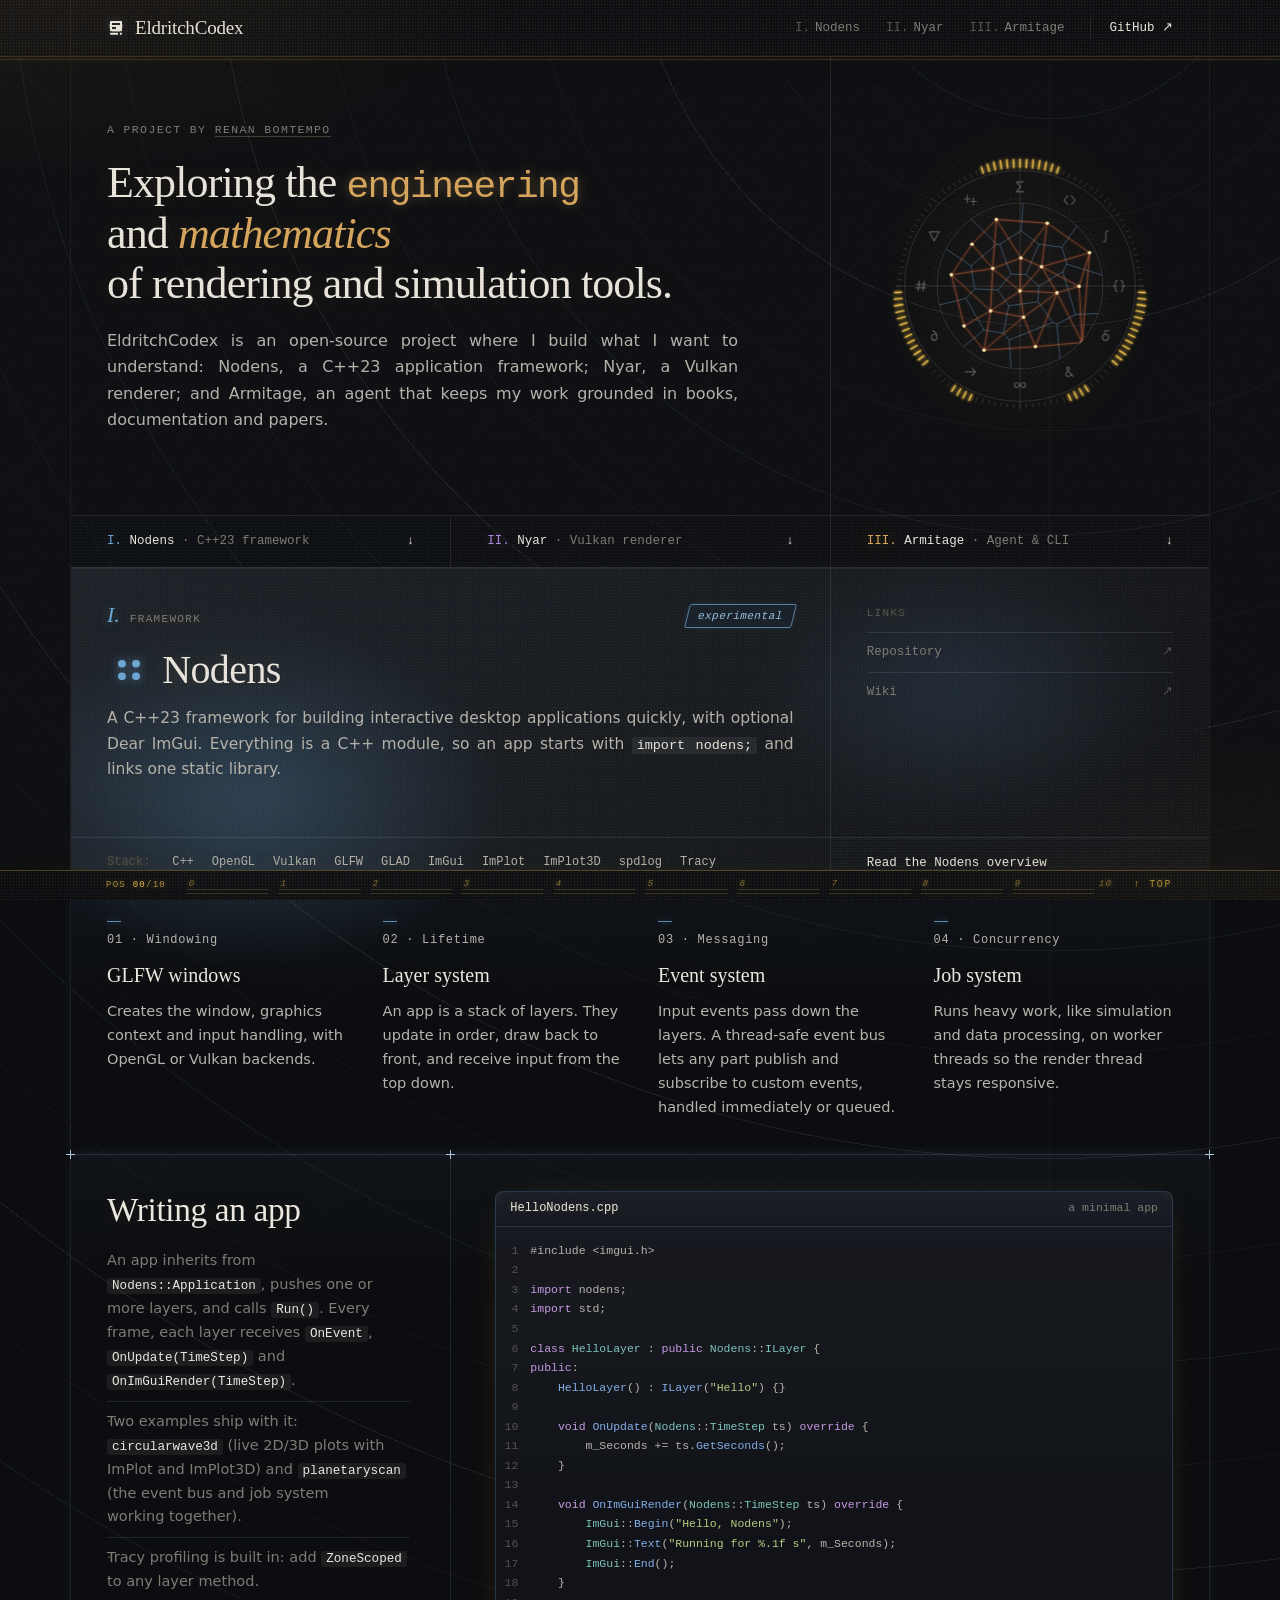
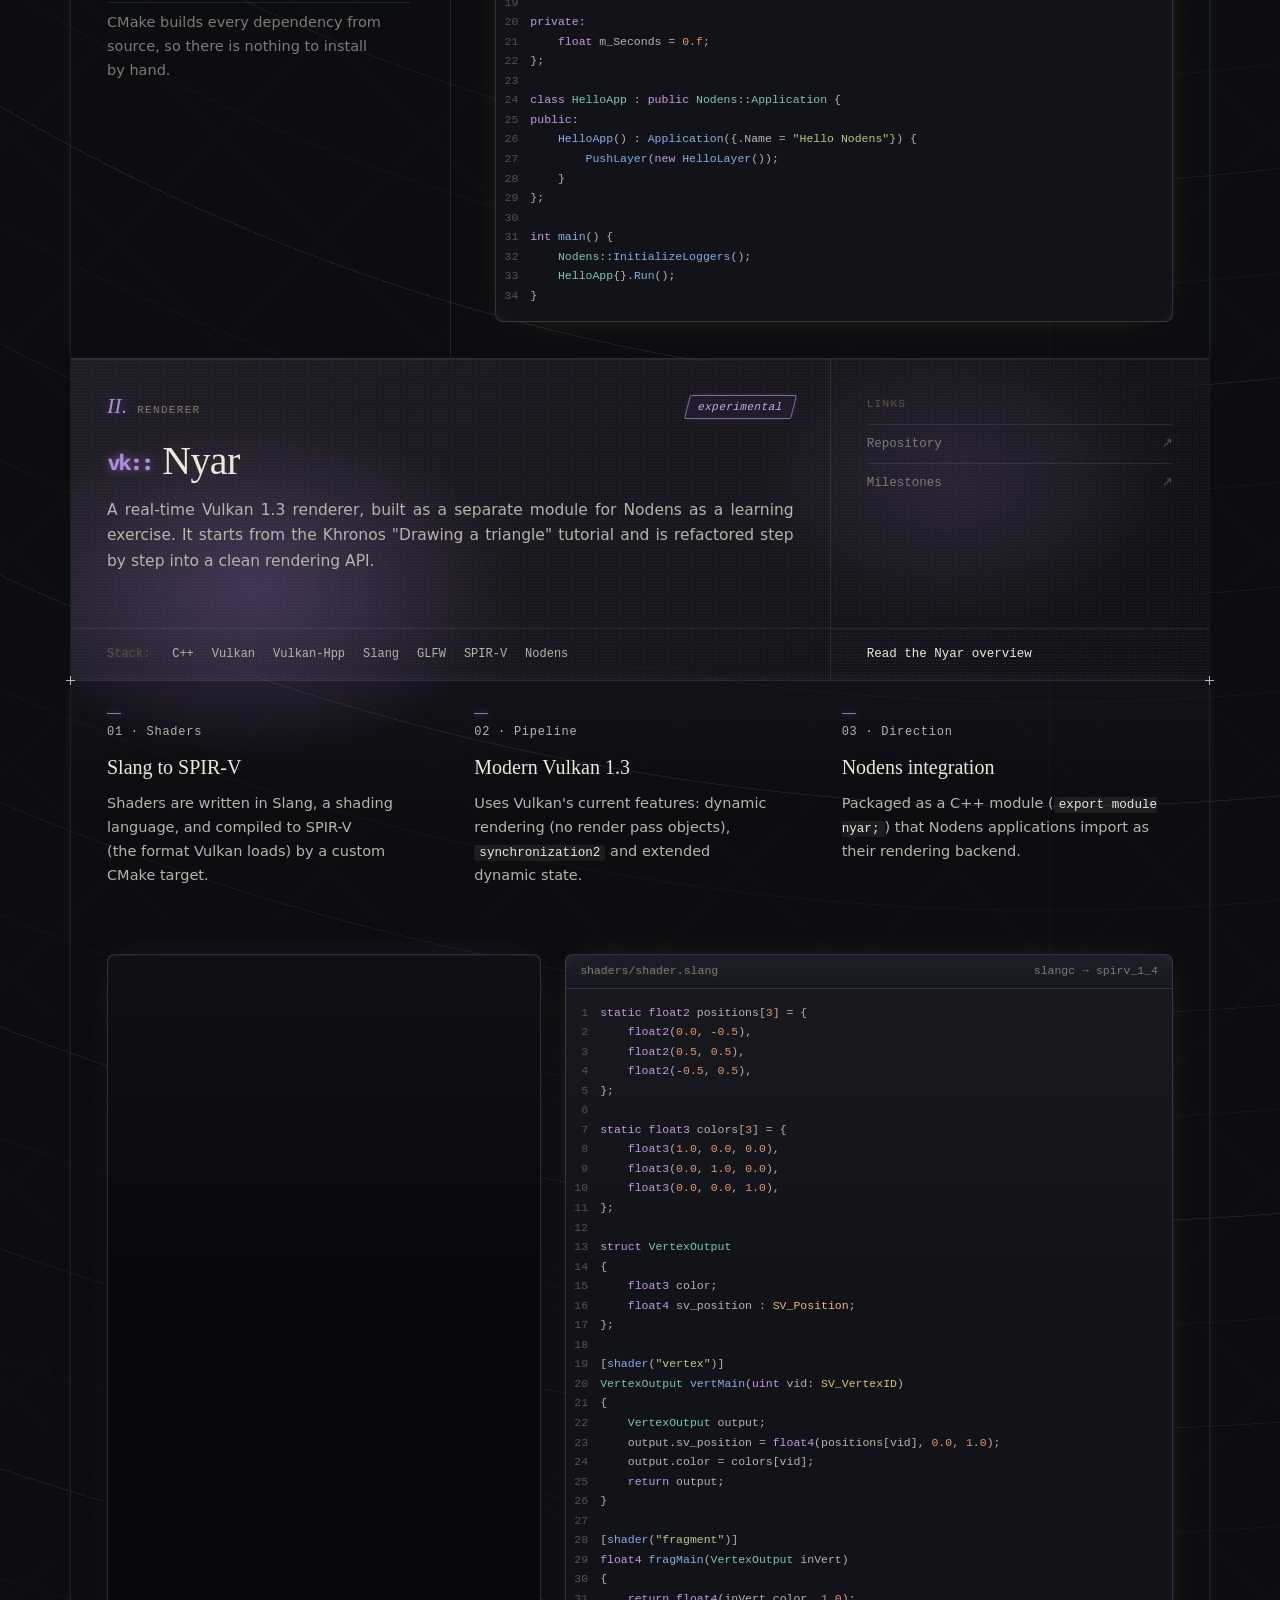
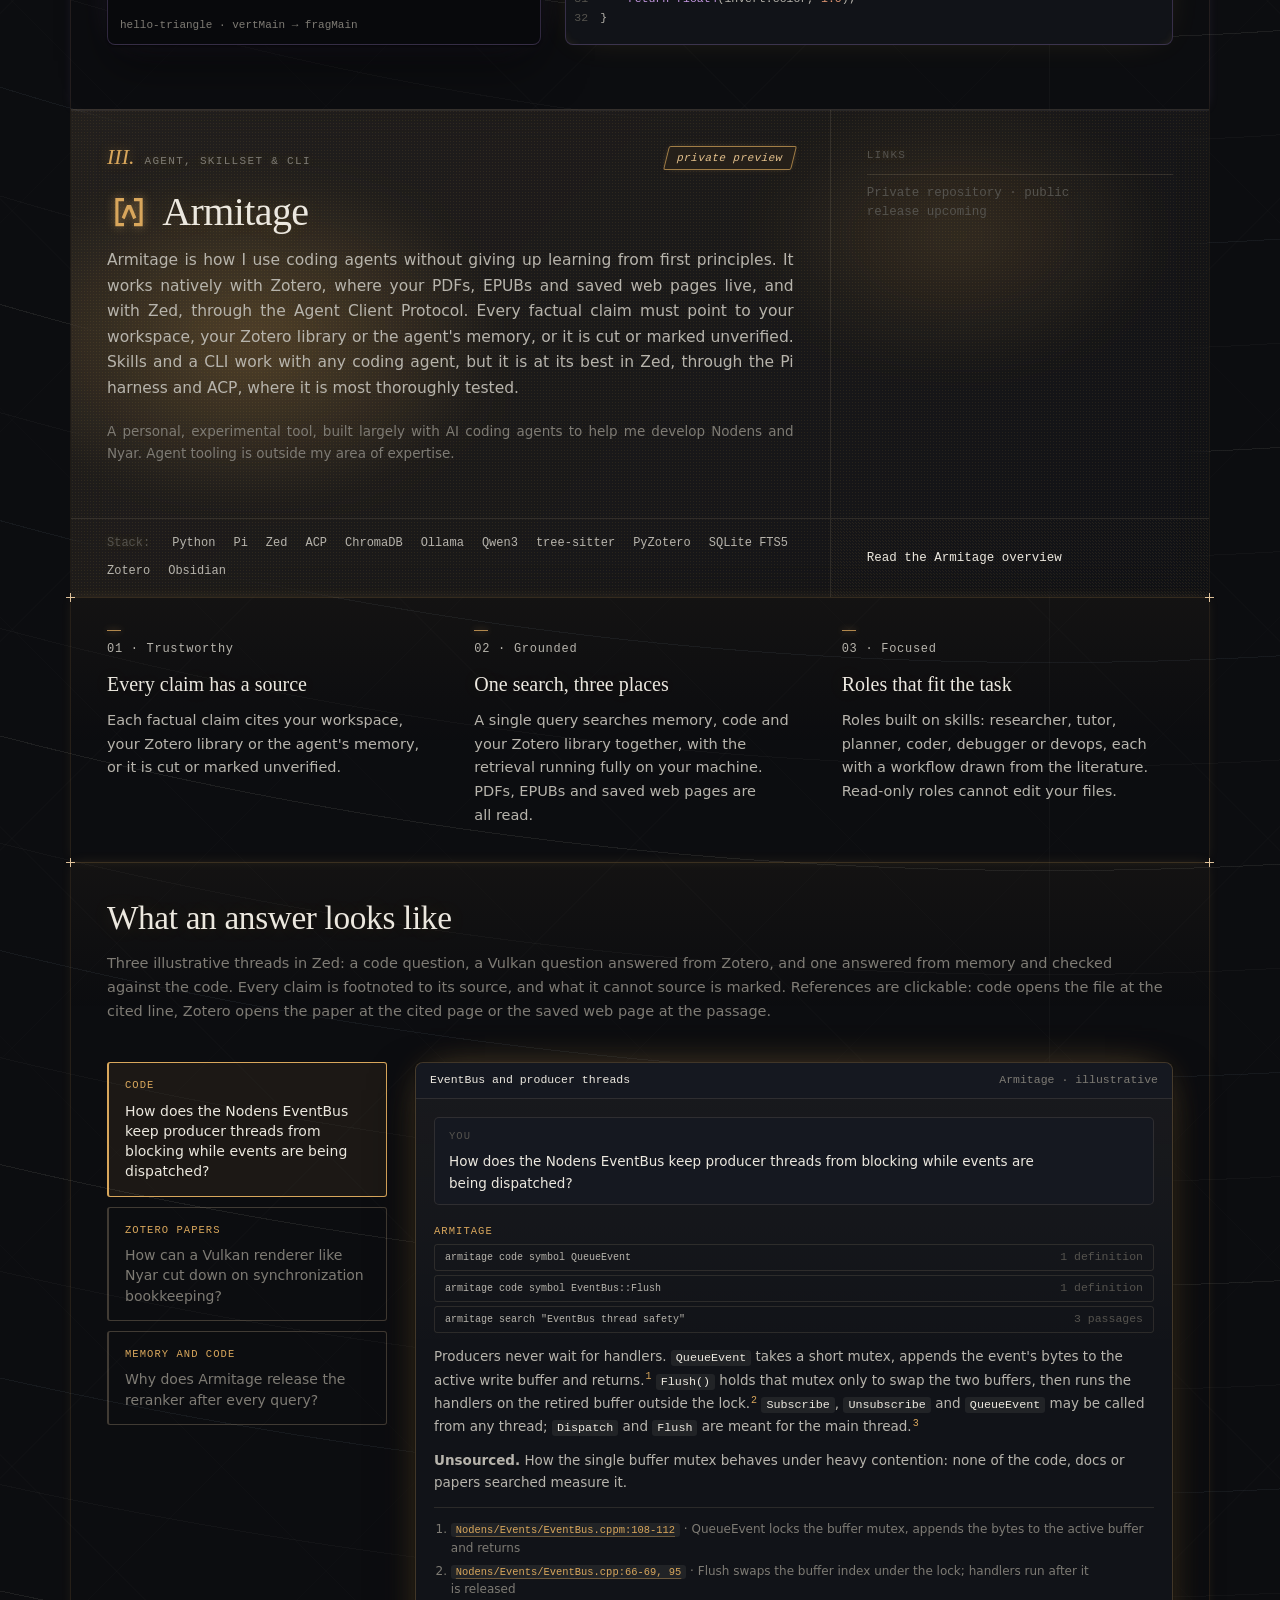
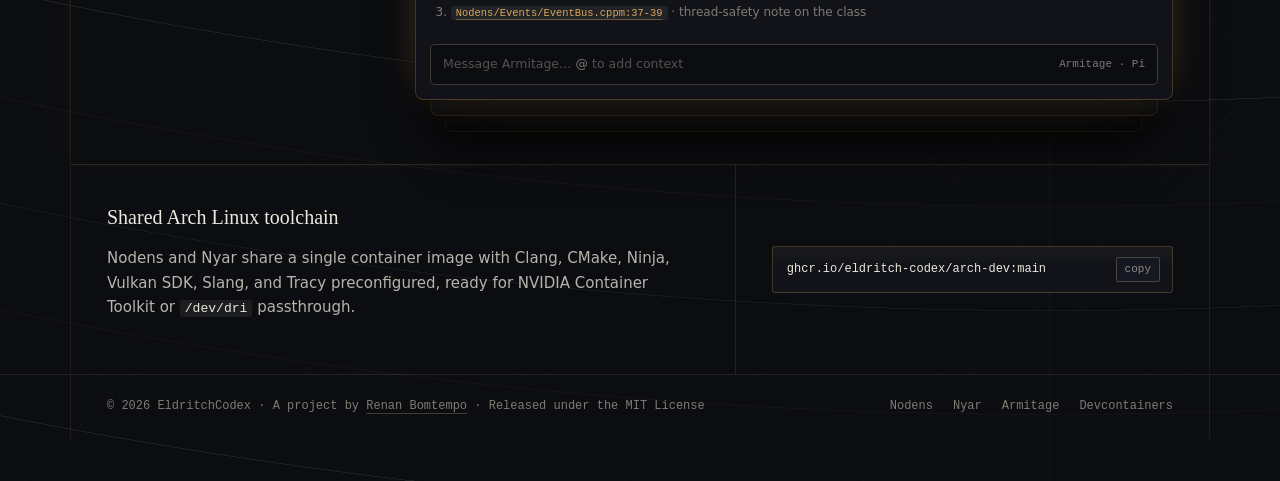
==== index.html @ 9709f11b "feat(site): VFD styling, astrolabe, new Pi TUI mock, performance and a11y pass - Armitage page: redr" ====
<!DOCTYPE html>
<html lang="en">

<head>
    <meta charset="UTF-8" />
    <meta name="viewport" content="width=device-width, initial-scale=1.0" />

    <!-- Security: restrict what the page can load; GitHub Pages cannot set response headers. -->
    <meta http-equiv="Content-Security-Policy"
        content="default-src 'self'; script-src 'self' https://www.googletagmanager.com; style-src 'self' https://fonts.googleapis.com; font-src https://fonts.gstatic.com; img-src 'self' data: https://*.doubleclick.net https://www.google.com.br https://www.googletagmanager.com https://*.google-analytics.com https://*.analytics.google.com https://analytics.google.com https://www.google.com; connect-src 'self' https://*.doubleclick.net https://www.google.com.br https://*.google-analytics.com https://*.analytics.google.com https://analytics.google.com https://*.googletagmanager.com https://www.google.com; frame-src https://www.googletagmanager.com; object-src 'none'; base-uri 'self'; form-action 'none'">
    <meta name="referrer" content="strict-origin-when-cross-origin">

    <script src="js/gtm.js?v=29" defer></script>

    <link rel="preconnect" href="https://fonts.googleapis.com">
    <link rel="preconnect" href="https://fonts.gstatic.com" crossorigin>
    <link href="https://fonts.googleapis.com/css2?family=Fraunces:ital,opsz,wght@0,9..144,300..600;1,9..144,300..600&family=IBM+Plex+Mono:wght@400;500&family=IBM+Plex+Sans:wght@400;500&display=swap"
        rel="stylesheet" media="print" id="google-fonts">
    <noscript><link href="https://fonts.googleapis.com/css2?family=Fraunces:ital,opsz,wght@0,9..144,300..600;1,9..144,300..600&family=IBM+Plex+Mono:wght@400;500&family=IBM+Plex+Sans:wght@400;500&display=swap" rel="stylesheet"></noscript>
    <link rel="stylesheet" href="css/style.css?v=29">
    <link rel="stylesheet" href="css/vfd.css?v=29">
    <link rel="icon" href="assets/favicon.svg" type="image/svg+xml">

    <title>EldritchCodex</title>
    <meta name="author" content="Renan Bomtempo">
    <meta name="description"
        content="Open-source projects by Renan Bomtempo: Nodens, a C++23 application framework; Nyar, a Vulkan renderer; and Armitage, a source-grounded agent.">
    <link rel="canonical" href="https://eldritchcodex.com/">
    <meta name="robots" content="index, follow, max-image-preview:large">
    <meta property="og:title" content="EldritchCodex" />
    <meta property="og:description"
        content="Open-source projects by Renan Bomtempo: Nodens, a C++23 application framework; Nyar, a Vulkan renderer; and Armitage, a source-grounded agent." />
    <meta property="og:url" content="https://eldritchcodex.com/" />
    <meta property="og:type" content="website" />
    <meta property="og:site_name" content="EldritchCodex" />
    <meta property="og:locale" content="en" />
    <meta property="og:image" content="https://eldritchcodex.com/assets/og-card.png" />
    <meta property="og:image:type" content="image/png" />
    <meta property="og:image:width" content="1200" />
    <meta property="og:image:height" content="630" />
    <meta property="og:image:alt"
        content="EldritchCodex: exploring the engineering and mathematics of rendering and simulation tools." />
    <meta name="twitter:card" content="summary_large_image" />
    <meta name="twitter:title" content="EldritchCodex" />
    <meta name="twitter:description"
        content="Open-source projects by Renan Bomtempo: Nodens, a C++23 application framework; Nyar, a Vulkan renderer; and Armitage, a source-grounded agent." />
    <meta name="twitter:image" content="https://eldritchcodex.com/assets/og-card.png" />
    <meta name="twitter:image:alt"
        content="EldritchCodex: exploring the engineering and mathematics of rendering and simulation tools." />
    <meta name="theme-color" content="#0c0d10">
    <script type="application/ld+json">
    {
      "@context": "https://schema.org",
      "@graph": [
        {
          "@type": "WebSite",
          "@id": "https://eldritchcodex.com/#website",
          "url": "https://eldritchcodex.com/",
          "name": "EldritchCodex",
          "description": "Open-source projects by Renan Bomtempo: Nodens, a C++23 application framework; Nyar, a Vulkan renderer; and Armitage, a source-grounded agent.",
          "inLanguage": "en",
          "author": { "@id": "https://eldritchcodex.com/#person" },
          "hasPart": [
            { "@id": "https://eldritchcodex.com/nodens/" },
            { "@id": "https://eldritchcodex.com/nyar/" },
            { "@id": "https://eldritchcodex.com/armitage/" }
          ]
        },
        {
          "@type": "Person",
          "@id": "https://eldritchcodex.com/#person",
          "name": "Renan Bomtempo",
          "url": "https://renanbomtempo.me/"
        },
        {
          "@type": "SoftwareSourceCode",
          "@id": "https://eldritchcodex.com/nodens/",
          "name": "Nodens",
          "description": "Module-first C++23 desktop application framework with layers, an event bus, a job system and ImGui.",
          "programmingLanguage": "C++",
          "url": "https://eldritchcodex.com/nodens/",
          "author": { "@id": "https://eldritchcodex.com/#person" },
          "isPartOf": { "@id": "https://eldritchcodex.com/#website" }
        },
        {
          "@type": "SoftwareSourceCode",
          "@id": "https://eldritchcodex.com/nyar/",
          "name": "Nyar",
          "description": "Real-time Vulkan renderer designed as a separate module for Nodens, using Slang shaders.",
          "programmingLanguage": "C++",
          "url": "https://eldritchcodex.com/nyar/",
          "author": { "@id": "https://eldritchcodex.com/#person" },
          "isPartOf": { "@id": "https://eldritchcodex.com/#website" }
        },
        {
          "@type": "SoftwareSourceCode",
          "@id": "https://eldritchcodex.com/armitage/",
          "name": "Armitage",
          "description": "Source-grounded agent tooling: skills and CLI, best used inside Zed through the Agent Client Protocol and the custom Pi harness.",
          "programmingLanguage": "Python",
          "url": "https://eldritchcodex.com/armitage/",
          "author": { "@id": "https://eldritchcodex.com/#person" },
          "isPartOf": { "@id": "https://eldritchcodex.com/#website" }
        }
      ]
    }
    </script>

</head>

<body>

    <!-- Google Tag Manager (noscript) -->
    <noscript><iframe src="https://www.googletagmanager.com/ns.html?id=GTM-PJDK65KS" height="0" width="0"
            style="display:none;visibility:hidden"></iframe></noscript>
    <!-- End Google Tag Manager (noscript) -->

    <header class="site-header">
        <div class="header-inner">
            <a class="wordmark" href="./">
                <svg viewBox="190 145 640 720" fill="currentColor" aria-hidden="true">
                    <path fill-rule="evenodd"
                        d="M240 195 Q512 167 784 195 Q819 420 784 647 Q512 675 240 647 Q205 420 240 195 Z M324 281 Q512 270 700 281 L704 375 Q512 372 320 375 Z M320 469 Q416 472 512 469 L512 566 Q416 566 324 562 Z" />
                    <path d="M240 738h363v90H240zM693 738h90v90h-90z" />
                </svg>
                EldritchCodex
            </a>
            <nav class="nav" aria-label="Primary">
                <a href="nodens/"><span class="num">I.</span>Nodens</a>
                <a href="nyar/"><span class="num">II.</span>Nyar</a>
                <a href="armitage/"><span class="num">III.</span>Armitage</a>
                <a class="ext hide-sm" href="https://github.com/eldritch-codex" target="_blank" rel="noopener">GitHub
                    ↗</a>
            </nav>
        </div>
    </header>

    <main class="wrap" id="top">

        <section class="row row--first">
            <div class="cell col-8 hero-copy">
                <div class="kicker">A project by <a href="https://renanbomtempo.me" target="_blank" rel="noopener">Renan
                        Bomtempo</a></div>
                <h1><span class="sr-only">EldritchCodex: </span>Exploring the <span class="mono-word">engineering</span>
                    and <em>mathematics</em><br>of rendering and simulation tools.
                </h1>
                <p>
                    EldritchCodex is an open-source project where I build what I want to understand: Nodens, a
                    C++23 application framework; Nyar, a Vulkan renderer; and Armitage, an agent that keeps my
                    work grounded in books, documentation and papers.
                </p>
            </div>

            <div class="cell col-4 hero-art" aria-hidden="true">
                <svg class="astrolabe" viewBox="0 0 320 320" fill="none">
                    <g class="s-ink16" stroke-width="1">
                        <circle cx="160" cy="160" r="142" />
                        <circle cx="160" cy="160" r="102" />
                        <line x1="160" y1="8" x2="160" y2="312" />
                        <line x1="8" y1="160" x2="312" y2="160" />
                    </g>
                    <g class="spin-ring s-ink16" stroke-width="1">
                        <circle cx="160" cy="160" r="107" stroke-dasharray="2 5" />
                    </g>
                    <g id="astro-glyphs" class="s-ink35" stroke-width="1.9" stroke-linecap="round" stroke-linejoin="round">
                        <path data-c="12 12" transform="translate(160.0 38.0) scale(0.75) translate(-12 -12)" d="M18 4H6l7 8-7 8h12" />
                        <path data-c="12 12" transform="translate(221.0 54.4) scale(0.75) translate(-12 -12)" d="M9 5l-6 7 6 7M15 5l6 7-6 7" />
                        <path data-c="11 12" transform="translate(265.6 99.0) scale(0.75) translate(-11 -12)" d="M15 3.5c-2.5-1-4 .8-4 3.5v10c0 2.7-1.5 4.5-4 3.5" />
                        <path data-c="12 12" transform="translate(282.0 160.0) scale(0.75) translate(-12 -12)" d="M9 3c-3 0-3 2-3 4v2c0 2-1 3-3 3 2 0 3 1 3 3v2c0 2 0 4 3 4M15 3c3 0 3 2 3 4v2c0 2 1 3 3 3-2 0-3 1-3 3v2c0 2 0 4-3 4" />
                        <path data-c="12.5 12" transform="translate(265.6 221.0) scale(0.75) translate(-12.5 -12)" d="M12 10a5 5 0 1 0 0 10a5 5 0 1 0 0-10zM12 10C9.5 8 9.5 4 14 4h4" />
                        <path data-c="13.13 12" transform="translate(221.0 265.6) scale(0.75) translate(-13.13 -12)" d="M19 20L9.5 9C7.5 6.5 8.5 4 10.5 4s3.5 2.5 1.5 4.5L8.5 13C6 16 7.5 20 11 20c2.5 0 4.5-1.5 6-4.5" />
                        <path data-c="12 12" transform="translate(160.0 282.0) scale(0.75) translate(-12 -12)" d="M12 12c-2-3-3-4-5-4a4 4 0 0 0 0 8c2 0 3-1 5-4s3-4 5-4a4 4 0 0 1 0 8c-2 0-3-1-5-4z" />
                        <path data-c="11.5 12" transform="translate(99.0 265.6) scale(0.75) translate(-11.5 -12)" d="M3 12h17M14 6l6 6-6 6" />
                        <path data-c="11.5 12.25" transform="translate(54.4 221.0) scale(0.75) translate(-11.5 -12.25)" d="M11.5 10C14 10 16 12 16 15s-2 5-4.5 5S7 18 7 15s2-5 4.5-5zM16 15c0-6-3-9.5-7-10.5" />
                        <path data-c="11.5 12" transform="translate(38.0 160.0) scale(0.75) translate(-11.5 -12)" d="M9 4L7 20M17 4l-2 16M4 9h16M3 15h16" />
                        <path data-c="12 12.5" transform="translate(54.4 99.0) scale(0.75) translate(-12 -12.5)" d="M4 5h16l-8 15z" />
                        <path data-c="12 12" transform="translate(99.0 54.4) scale(0.75) translate(-12 -12)" d="M7 4v12M2 10h10M17 8v12M12 14h10" />
                    </g>
                    <filter id="astro-glow-soft" x="-30%" y="-30%" width="160%" height="160%"><feGaussianBlur stdDeviation="1" result="b"/><feMerge><feMergeNode in="b"/><feMergeNode in="SourceGraphic"/></feMerge></filter>
                    <filter id="astro-glow" x="-30%" y="-30%" width="160%" height="160%"><feGaussianBlur stdDeviation="1.8" result="b"/><feMerge><feMergeNode in="b"/><feMergeNode in="b"/><feMergeNode in="SourceGraphic"/></feMerge></filter>
                    <g transform="translate(160 160)"><path id="astro-sig" d="M146 0L152.8 0M108.5 97.7L113.9 102.6M103.2 103.2L108 108M97.7 108.5L102.1 113.4M91.9 113.5L96.3 118.9M85.8 118.1L90.4 124.4M52.3 136.3L54.8 142.8M45.1 138.9L46.8 144.1M37.8 141L38.9 145.2M30.4 142.8L31.1 146.2M22.8 144.2L23.3 147.4M15.3 145.2L15.6 148.5M7.6 145.8L7.8 149.3M0 146L0 149.6M-7.6 145.8L-7.8 149.3M-15.3 145.2L-15.6 148.5M-22.8 144.2L-23.3 147.4M-30.4 142.8L-31.1 146.2M-37.8 141L-38.9 145.2M-45.1 138.9L-46.8 144.1M-52.3 136.3L-54.8 142.8M-85.8 118.1L-90.4 124.4M-91.9 113.5L-96.3 118.9M-97.7 108.5L-102.1 113.4M-103.2 103.2L-108 108M-108.5 97.7L-113.9 102.6M-146 0L-152.7 0M-145.8 -7.6L-150.9 -7.9M-145.2 -15.3L-149 -15.7M-144.2 -22.8L-147.4 -23.3M-142.8 -30.4L-146 -31M-141 -37.8L-144.5 -38.7M-138.9 -45.1L-142.9 -46.4M-136.3 -52.3L-140.6 -54M-133.4 -59.4L-137.7 -61.3M-130.1 -66.3L-134.2 -68.4M-126.4 -73L-130.2 -75.2M-122.4 -79.5L-126.1 -81.9M-118.1 -85.8L-122 -88.6M-113.5 -91.9L-117.7 -95.3M-108.5 -97.7L-113.1 -101.8M-103.2 -103.2L-108 -108M-97.7 -108.5L-102.3 -113.6M-91.9 -113.5L-96 -118.5M-85.8 -118.1L-89.2 -122.8M-79.5 -122.4L-82.2 -126.6M-73 -126.4L-75.2 -130.3M-66.3 -130.1L-68.4 -134.2M-59.4 -133.4L-61.5 -138.2M-52.3 -136.3L-54.7 -142.4M52.3 -136.3L54.7 -142.4M59.4 -133.4L61.5 -138.2M66.3 -130.1L68.4 -134.2M73 -126.4L75.2 -130.3M79.5 -122.4L82.2 -126.6M85.8 -118.1L89.2 -122.8M91.9 -113.5L96 -118.5M97.7 -108.5L102.3 -113.6M103.2 -103.2L108 -108M108.5 -97.7L113.1 -101.8M113.5 -91.9L117.7 -95.3M118.1 -85.8L122 -88.6M122.4 -79.5L126.1 -81.9M126.4 -73L130.2 -75.2M130.1 -66.3L134.2 -68.4M133.4 -59.4L137.7 -61.3M136.3 -52.3L140.6 -54M138.9 -45.1L142.9 -46.4M141 -37.8L144.5 -38.7M142.8 -30.4L146 -31M144.2 -22.8L147.4 -23.3M145.2 -15.3L149 -15.7M145.8 -7.6L150.9 -7.9" stroke="rgba(246,198,74,0.2)" stroke-width="1.2" stroke-linecap="round" /><path id="astro-lit" d="M145.8 7.6L154.2 8.1M145.2 15.3L154.8 16.3M144.2 22.8L154.4 24.4M142.8 30.4L152.9 32.5M141 37.8L150.5 40.3M138.9 45.1L147.7 48M136.3 52.3L144.6 55.5M133.4 59.4L141.4 63M130.1 66.3L138 70.3M126.4 73L134.3 77.6M122.4 79.5L130.1 84.5M118.1 85.8L125.2 91M113.5 91.9L119.7 97M79.5 122.4L84.2 129.6M73 126.4L77.5 134.3M66.3 130.1L70.3 138M59.4 133.4L62.7 140.9M-59.4 133.4L-62.7 140.9M-66.3 130.1L-70.3 138M-73 126.4L-77.5 134.3M-79.5 122.4L-84.2 129.6M-113.5 91.9L-119.7 97M-118.1 85.8L-125.2 91M-122.4 79.5L-130.1 84.5M-126.4 73L-134.3 77.6M-130.1 66.3L-138 70.3M-133.4 59.4L-141.4 63M-136.3 52.3L-144.6 55.5M-138.9 45.1L-147.7 48M-141 37.8L-150.5 40.3M-142.8 30.4L-152.9 32.5M-144.2 22.8L-154.4 24.4M-145.2 15.3L-154.8 16.3M-145.8 7.6L-154.2 8.1M-45.1 -138.9L-47.6 -146.4M-37.8 -141L-40.2 -149.9M-30.4 -142.8L-32.4 -152.6M-22.8 -144.2L-24.4 -154.4M-15.3 -145.2L-16.3 -155.3M-7.6 -145.8L-8.2 -155.8M0 -146L0 -155.9M7.6 -145.8L8.2 -155.8M15.3 -145.2L16.3 -155.3M22.8 -144.2L24.4 -154.4M30.4 -142.8L32.4 -152.6M37.8 -141L40.2 -149.9M45.1 -138.9L47.6 -146.4" stroke="#f6c64a" stroke-width="1.4" stroke-linecap="round" filter="url(#astro-glow)" /></g>
                    <clipPath id="astro-clip"><circle cx="160" cy="160" r="102" /></clipPath>
                    <g clip-path="url(#astro-clip)">
                        <g transform="translate(160 160)">
                            <path id="astro-vor" d="M23.1 0L22.1 19.4M22.1 19.4L-14 24.3M-14 24.3L-27.2 4.9M-27.2 4.9L-11.2 -14.6M-11.2 -14.6L7.3 -14.1M7.3 -14.1L23.1 0M40.5 44.8L22.1 19.4M23.1 0L52.6 -17.5M52.6 -17.5L68.2 35.3M68.2 35.3L45.5 46.8M45.5 46.8L40.5 44.8M-20.4 58.1L-14 24.3M40.5 44.8L-13.4 66.5M-13.4 66.5L-20.4 58.1M-20.4 58.1L-44.4 54.1M-44.4 54.1L-66.6 15.2M-66.6 15.2L-55.9 3.5M-55.9 3.5L-27.2 4.9M-25 -51.2L-11.2 -14.6M-55.9 3.5L-60.2 -24.8M-60.2 -24.8L-28.7 -51.5M-28.7 -51.5L-25 -51.2M23.3 -51.4L7.3 -14.1M-25 -51.2L1.4 -68M1.4 -68L23.3 -51.4M57.6 -27L52.6 -17.5M23.3 -51.4L51.6 -47.7M51.6 -47.7L57.6 -27M228 26.5L68.2 35.3M57.6 -27L228 26.5M76.1 400L45.5 46.8M228 26.5L400 40.7M10.2 400L-13.4 66.5M-400 346.3L-44.4 54.1M-400 98.3L-66.6 15.2M-400 -254.3L-60.2 -24.8M-381.2 -400L-28.7 -51.5M25 -400L1.4 -68M298.5 -400L51.6 -47.7" stroke="rgba(110,168,214,0.5)" stroke-width="1" />
                            <path id="astro-del" d="M0 6L45.5 8.4M0 6L4.4 38.3M0 6L-36.2 30.6M0 6L-33.6 -21.5M0 6L1.1 -34.6M0 6L26.5 -23.7M45.5 8.4L4.4 38.3M45.5 8.4L26.5 -23.7M45.5 8.4L72.7 0.4M45.5 8.4L76.5 69.6M45.5 8.4L19 74.6M4.4 38.3L-36.2 30.6M4.4 38.3L19 74.6M4.4 38.3L-44.3 79M-36.2 30.6L-44.3 79M-36.2 30.6L-68.9 49.2M-36.2 30.6L-84.5 -13.8M-36.2 30.6L-33.6 -21.5M-33.6 -21.5L1.1 -34.6M-33.6 -21.5L-84.5 -13.8M-33.6 -21.5L-59.1 -51.5M-33.6 -21.5L-29.1 -81.8M1.1 -34.6L26.5 -23.7M1.1 -34.6L-29.1 -81.8M1.1 -34.6L33.5 -77.4M26.5 -23.7L72.7 0.4M26.5 -23.7L33.5 -77.4M26.5 -23.7L85.6 -40.9M72.7 0.4L76.5 69.6M72.7 0.4L85.6 -40.9M76.5 69.6L19 74.6M76.5 69.6L85.6 -40.9M19 74.6L-44.3 79M-44.3 79L-68.9 49.2M-68.9 49.2L-84.5 -13.8M-84.5 -13.8L-59.1 -51.5M-59.1 -51.5L-29.1 -81.8M-29.1 -81.8L33.5 -77.4M33.5 -77.4L85.6 -40.9" stroke="rgba(255,122,69,0.45)" stroke-width="1" filter="url(#astro-glow-soft)" />
                            <g id="astro-sites" fill="#ffe9b0" stroke="none"><circle cx="0" cy="6" r="2.2" /><circle cx="45.5" cy="8.4" r="2.2" /><circle cx="4.4" cy="38.3" r="2.2" /><circle cx="-36.2" cy="30.6" r="2.2" /><circle cx="-33.6" cy="-21.5" r="2.2" /><circle cx="1.1" cy="-34.6" r="2.2" /><circle cx="26.5" cy="-23.7" r="2.2" /><circle cx="72.7" cy="0.4" r="2.2" /><circle cx="76.5" cy="69.6" r="2.2" /><circle cx="19.0" cy="74.6" r="2.2" /><circle cx="-44.3" cy="79.0" r="2.2" /><circle cx="-68.9" cy="49.2" r="2.2" /><circle cx="-84.5" cy="-13.8" r="2.2" /><circle cx="-59.1" cy="-51.5" r="2.2" /><circle cx="-29.1" cy="-81.8" r="2.2" /><circle cx="33.5" cy="-77.4" r="2.2" /><circle cx="85.6" cy="-40.9" r="2.2" /></g>
                        </g>
                    </g>
                </svg>
            </div>
            <nav class="hero-projects" aria-label="Projects">
                <a class="hero-project" data-tone="nodens" href="#nodens"><span><span class="hero-project-index">I.</span> Nodens<span class="hero-project-kind"> · C++23 framework</span></span><span aria-hidden="true">↓</span></a>
                <a class="hero-project" data-tone="nyar" href="#nyar"><span><span class="hero-project-index">II.</span> Nyar<span class="hero-project-kind"> · Vulkan renderer</span></span><span aria-hidden="true">↓</span></a>
                <a class="hero-project" data-tone="armitage" href="#armitage"><span><span class="hero-project-index">III.</span> Armitage<span class="hero-project-kind"> · Agent &amp; CLI</span></span><span aria-hidden="true">↓</span></a>
            </nav>
        </section>

        <article id="nodens" class="chapter" data-tone="nodens">
            <header class="row chapter-header">
                <div class="cell col-8 chapter-head">
                    <div class="chapter-kicker">
                        <span class="chapter-index"><span class="roman">I</span><span
                                class="chapter-label">FRAMEWORK</span></span>
                        <span class="tag">experimental</span>
                    </div>
                    <h2 class="has-mark">
                        <svg class="chapter-mark" viewBox="0 0 16 16" fill="none" aria-hidden="true">
                            <g transform="translate(1.385 11.483) scale(0.01350 -0.01350)" fill="currentColor">
                                <path transform="translate(0 0)"
                                    d="M300 -12Q244 -12 219.5 12.5Q195 37 195 71V106Q195 140 219.5 164.5Q244 189 300 189Q356 189 380.5 164.5Q405 140 405 106V71Q405 37 380.5 12.5Q356 -12 300 -12ZM300 327Q244 327 219.5 351.5Q195 376 195 410V445Q195 479 219.5 503.5Q244 528 300 528Q356 528 380.5 503.5Q405 479 405 445V410Q405 376 380.5 351.5Q356 327 300 327Z" />
                                <path transform="translate(380 0)"
                                    d="M300 -12Q244 -12 219.5 12.5Q195 37 195 71V106Q195 140 219.5 164.5Q244 189 300 189Q356 189 380.5 164.5Q405 140 405 106V71Q405 37 380.5 12.5Q356 -12 300 -12ZM300 327Q244 327 219.5 351.5Q195 376 195 410V445Q195 479 219.5 503.5Q244 528 300 528Q356 528 380.5 503.5Q405 479 405 445V410Q405 376 380.5 351.5Q356 327 300 327Z" />
                            </g>
                        </svg>
                        Nodens
                    </h2>
                    <p>
                        A C++23 framework for building interactive desktop applications quickly, with optional Dear
                        ImGui. Everything is a C++ module, so an app starts with <code>import nodens;</code> and links
                        one static library.
                    </p>
                </div>
                <div class="chapter-stack dep-strip">
                    <span class="label">Stack:</span>
                    <a href="https://en.cppreference.com/w/cpp/23" target="_blank" rel="noopener">C++</a>
                    <a href="https://www.opengl.org/" target="_blank" rel="noopener">OpenGL</a>
                    <a href="https://www.vulkan.org/" target="_blank" rel="noopener">Vulkan</a>
                    <a href="https://www.glfw.org/" target="_blank" rel="noopener">GLFW</a>
                    <a href="https://glad.dav1d.de/" target="_blank" rel="noopener">GLAD</a>
                    <a href="https://github.com/ocornut/imgui" target="_blank" rel="noopener">ImGui</a>
                    <a href="https://github.com/epezent/implot" target="_blank" rel="noopener">ImPlot</a>
                    <a href="https://github.com/brenocq/implot3d" target="_blank" rel="noopener">ImPlot3D</a>
                    <a href="https://github.com/gabime/spdlog" target="_blank" rel="noopener">spdlog</a>
                    <a href="https://github.com/wolfpld/tracy" target="_blank" rel="noopener">Tracy</a>
                </div>
                <aside class="cell col-4 chapter-aside" aria-label="Nodens links">
                    <span class="aside-label">Links</span>
                    <ul class="chapter-links">
                        <li><a href="https://github.com/eldritch-codex/nodens" target="_blank"
                                rel="noopener">Repository</a></li>
                        <li><a href="https://github.com/eldritch-codex/nodens/wiki" target="_blank"
                                rel="noopener">Wiki</a></li>
                    </ul>
                </aside>
                <a class="chapter-cta" href="nodens/">Read the Nodens overview</a>
            </header>

            <section class="sect sect--bare">
                <div class="sect-body">
                    <ul class="items">
                        <li><span class="item-idx">01 · Windowing</span>
                            <div>
                                <h4 aria-level="3">GLFW windows</h4>
                                <p>Creates the window, graphics context and input handling, with OpenGL or Vulkan
                                    backends.</p>
                            </div>
                        </li>
                        <li><span class="item-idx">02 · Lifetime</span>
                            <div>
                                <h4>Layer system</h4>
                                <p>An app is a stack of layers. They update in order, draw back to front, and receive
                                    input from the
                                    top down.</p>
                            </div>
                        </li>
                        <li><span class="item-idx">03 · Messaging</span>
                            <div>
                                <h4>Event system</h4>
                                <p>Input events pass down the layers. A thread-safe event bus lets any part publish and
                                    subscribe to
                                    custom events, handled immediately or queued.</p>
                            </div>
                        </li>
                        <li><span class="item-idx">04 · Concurrency</span>
                            <div>
                                <h4>Job system</h4>
                                <p>Runs heavy work, like simulation and data processing, on worker threads so the render
                                    thread
                                    stays responsive.</p>
                            </div>
                        </li>
                    </ul>
                </div>
            </section>

            <section class="sect">
                <div class="sect-intro">
                    <h3>Writing an app</h3>
                    <ul class="notes">
                        <li>An app inherits from <code>Nodens::Application</code>, pushes one or more layers, and calls
                            <code>Run()</code>. Every frame, each layer receives <code>OnEvent</code>,
                            <code>OnUpdate(TimeStep)</code> and <code>OnImGuiRender(TimeStep)</code>.
                        </li>
                        <li>Two examples ship with it: <code>circularwave3d</code> (live 2D/3D plots with ImPlot and
                            ImPlot3D) and <code>planetaryscan</code> (the event bus and job system working together).
                        </li>
                        <li>Tracy profiling is built in: add <code>ZoneScoped</code> to any layer method.</li>
                        <li>CMake builds every dependency from source, so there is nothing to install by hand.</li>
                    </ul>
                </div>
                <div class="sect-body">
                    <figure class="figure" data-tabgroup="">
                        <figcaption class="figure-bar">
                            <span class="figure-file">HelloNodens.cpp</span>
                            <span>a minimal app</span>
                        </figcaption>
                        <pre class="code" data-src="nodens-app"></pre>
                    </figure>
                </div>
            </section>
        </article>

        <article id="nyar" class="chapter" data-tone="nyar">
            <header class="row chapter-header">
                <div class="cell col-8 chapter-head">
                    <div class="chapter-kicker">
                        <span class="chapter-index"><span class="roman">II</span><span
                                class="chapter-label">RENDERER</span></span>
                        <span class="tag">experimental</span>
                    </div>
                    <h2 class="has-mark">
                        <svg class="chapter-mark" viewBox="0 0 16 16" fill="none" aria-hidden="true">
                            <g transform="translate(0.187 10.877) scale(0.00790 -0.00790)" fill="currentColor">
                                <path transform="translate(0 0)"
                                    d="M212 0 27 516H183L250 295L299 123H307L356 295L423 516H573L388 0Z" />
                                <path transform="translate(515 0)"
                                    d="M65 740H213V320H220L289 401L397 516H567L367 312L588 0H412L262 228L213 179V0H65Z" />
                                <path transform="translate(1030 0)"
                                    d="M300 -12Q244 -12 219.5 12.5Q195 37 195 71V106Q195 140 219.5 164.5Q244 189 300 189Q356 189 380.5 164.5Q405 140 405 106V71Q405 37 380.5 12.5Q356 -12 300 -12ZM300 327Q244 327 219.5 351.5Q195 376 195 410V445Q195 479 219.5 503.5Q244 528 300 528Q356 528 380.5 503.5Q405 479 405 445V410Q405 376 380.5 351.5Q356 327 300 327Z" />
                                <path transform="translate(1545 0)"
                                    d="M300 -12Q244 -12 219.5 12.5Q195 37 195 71V106Q195 140 219.5 164.5Q244 189 300 189Q356 189 380.5 164.5Q405 140 405 106V71Q405 37 380.5 12.5Q356 -12 300 -12ZM300 327Q244 327 219.5 351.5Q195 376 195 410V445Q195 479 219.5 503.5Q244 528 300 528Q356 528 380.5 503.5Q405 479 405 445V410Q405 376 380.5 351.5Q356 327 300 327Z" />
                            </g>
                        </svg>
                        Nyar
                    </h2>
                    <p>
                        A real-time Vulkan 1.3 renderer, built as a separate module for Nodens as a learning exercise.
                        It starts from the Khronos "Drawing a triangle" tutorial and is refactored step by step into a
                        clean rendering API.
                    </p>
                </div>
                <div class="chapter-stack dep-strip">
                    <span class="label">Stack:</span>
                    <a href="https://en.cppreference.com/w/cpp/23" target="_blank" rel="noopener">C++</a>
                    <a href="https://docs.vulkan.org/spec/latest/index.html" target="_blank" rel="noopener">Vulkan</a>
                    <a href="https://github.com/KhronosGroup/Vulkan-Hpp" target="_blank" rel="noopener">Vulkan-Hpp</a>
                    <a href="https://github.com/shader-slang/slang" target="_blank" rel="noopener">Slang</a>
                    <a href="https://www.glfw.org/" target="_blank" rel="noopener">GLFW</a>
                    <a href="https://registry.khronos.org/SPIR-V/" target="_blank" rel="noopener">SPIR-V</a>
                    <a href="https://github.com/EldritchCodex/Nodens" target="_blank" rel="noopener">Nodens</a>
                </div>
                <aside class="cell col-4 chapter-aside" aria-label="Nyar links">
                    <span class="aside-label">Links</span>
                    <ul class="chapter-links">
                        <li><a href="https://github.com/eldritch-codex/nyar" target="_blank"
                                rel="noopener">Repository</a></li>
                        <li><a href="https://github.com/eldritch-codex/nyar/milestones" target="_blank"
                                rel="noopener">Milestones</a></li>
                    </ul>
                </aside>
                <a class="chapter-cta" href="nyar/">Read the Nyar overview</a>
            </header>

            <section class="sect sect--bare">
                <div class="sect-body">
                    <ul class="items">
                        <li><span class="item-idx">01 · Shaders</span>
                            <div>
                                <h4 aria-level="3">Slang to SPIR-V</h4>
                                <p>Shaders are written in Slang, a shading language, and compiled to SPIR-V (the format
                                    Vulkan
                                    loads) by a custom CMake target.</p>
                            </div>
                        </li>
                        <li><span class="item-idx">02 · Pipeline</span>
                            <div>
                                <h4>Modern Vulkan 1.3</h4>
                                <p>Uses Vulkan's current features: dynamic rendering (no render pass objects),
                                    <code>synchronization2</code> and extended dynamic state.
                                </p>
                            </div>
                        </li>
                        <li><span class="item-idx">03 · Direction</span>
                            <div>
                                <h4>Nodens integration</h4>
                                <p>Packaged as a C++ module (<code>export module nyar;</code>) that Nodens applications
                                    import
                                    as their rendering backend.</p>
                            </div>
                        </li>
                    </ul>
                    <div class="row">
                        <div class="cell col-5">
                            <div class="stage-box">
                                <canvas id="triangle" aria-label="Live triangle preview"></canvas>
                                <div class="stage-caption">
                                    <span>hello-triangle · vertMain → fragMain</span>
                                    <span id="fps"></span>
                                </div>
                            </div>
                        </div>
                        <div class="cell col-7">
                            <figure class="figure">
                                <figcaption class="figure-bar">
                                    <span>shaders/shader.slang</span>
                                    <span>slangc → spirv_1_4</span>
                                </figcaption>
                                <pre class="code" data-src="nyar-shader"></pre>
                            </figure>
                        </div>
                    </div>
                </div>
            </section>
        </article>

        <article id="armitage" class="chapter" data-tone="armitage">
            <header class="row chapter-header">
                <div class="cell col-8 chapter-head">
                    <div class="chapter-kicker">
                        <span class="chapter-index"><span class="roman">III</span><span class="chapter-label">AGENT,
                                SKILLSET &amp; CLI</span></span>
                        <span class="tag">private preview</span>
                    </div>
                    <h2 class="has-mark">
                        <svg class="chapter-mark" viewBox="0 0 16 16" fill="none" aria-hidden="true">
                            <g transform="translate(2.5 13.5) scale(0.0044 -0.0044)" fill="currentColor">
                                <path
                                    d="M120 1240 l0 -1160 360 0 360 0 0 130 0 130 -230 0 -230 0 0 900 0 900 230 0 230 0 0 130 0 130 -360 0 -360 0 0 -1160z M1660 2270 l0 -130 230 0 230 0 0 -900 0 -900 -227 -2 -228 -3 -3 -127 -3 -128 361 0 360 0 0 1160 0 1160 -360 0 -360 0 0 -130z M1072 1813 c-21 -40 -422 -1010 -422 -1020 0 -15 232 -145 241 -135 4 4 69 158 144 342 75 184 150 368 167 408 28 68 49 88 61 60 96 -241 330 -805 336 -811 5 -5 233 107 259 128 1 1 -93 231 -209 511 -116 280 -213 515 -216 522 -4 9 -49 12 -179 12 -155 0 -174 -2 -182 -17z" />
                            </g>
                        </svg>
                        Armitage
                    </h2>
                    <p>
                        Armitage is how I use coding agents without giving up learning from first principles. It works
                        natively with Zotero, where your PDFs, EPUBs and saved web pages live, and with Zed, through the
                        Agent Client Protocol. Every factual claim must point to your workspace, your Zotero library or
                        the agent's memory, or it is cut or marked unverified. Skills and a CLI work with any coding
                        agent, but it is at its
                        best in Zed, through the Pi harness and ACP, where it is most thoroughly tested.
                    </p>
                    <p class="chapter-note">
                        A personal, experimental tool, built largely with AI coding agents to help me develop Nodens
                        and Nyar. Agent tooling is outside my area of expertise.
                    </p>
                </div>
                <div class="chapter-stack dep-strip">
                    <span class="label">Stack:</span>
                    <a href="https://www.python.org/" target="_blank" rel="noopener">Python</a>
                    <a href="https://github.com/earendil-works/pi" target="_blank" rel="noopener">Pi</a>
                    <a href="https://zed.dev/" target="_blank" rel="noopener">Zed</a>
                    <a href="https://agentclientprotocol.com/" target="_blank" rel="noopener">ACP</a>
                    <a href="https://docs.trychroma.com/" target="_blank" rel="noopener">ChromaDB</a>
                    <a href="https://ollama.com/" target="_blank" rel="noopener">Ollama</a>
                    <a href="https://github.com/QwenLM/Qwen3" target="_blank" rel="noopener">Qwen3</a>
                    <a href="https://tree-sitter.github.io/" target="_blank" rel="noopener">tree-sitter</a>
                    <a href="https://pypi.org/project/pyzotero/" target="_blank" rel="noopener">PyZotero</a>
                    <a href="https://sqlite.org/fts5.html" target="_blank" rel="noopener">SQLite FTS5</a>
                    <a href="https://www.zotero.org/" target="_blank" rel="noopener">Zotero</a>
                    <a href="https://obsidian.md/" target="_blank" rel="noopener">Obsidian</a>
                </div>
                <aside class="cell col-4 chapter-aside" aria-label="Armitage links">
                    <span class="aside-label">Links</span>
                    <ul class="chapter-links">
                        <li class="is-note">Private repository · public release upcoming</li>
                    </ul>
                </aside>
                <a class="chapter-cta" href="armitage/">Read the Armitage overview</a>
            </header>

            <section class="sect sect--bare">
                <div class="sect-body">
                    <ul class="items">
                        <li><span class="item-idx">01 · Trustworthy</span>
                            <div>
                                <h4 aria-level="3">Every claim has a source</h4>
                                <p>Each factual claim cites your workspace, your Zotero library or the agent's memory,
                                    or it is cut or marked unverified.</p>
                            </div>
                        </li>
                        <li><span class="item-idx">02 · Grounded</span>
                            <div>
                                <h4>One search, three places</h4>
                                <p>A single query searches memory, code and your Zotero library together, with the
                                    retrieval running fully on your machine. PDFs, EPUBs and saved web pages are all
                                    read.</p>
                            </div>
                        </li>
                        <li><span class="item-idx">03 · Focused</span>
                            <div>
                                <h4>Roles that fit the task</h4>
                                <p>Roles built on skills: researcher, tutor, planner, coder, debugger or devops, each
                                    with a workflow drawn from the literature. Read-only roles cannot edit your files.
                                </p>
                            </div>
                        </li>
                    </ul>
                </div>
            </section>

            <section class="sect sect--stack">
                <div class="sect-intro">
                    <h3>What an answer looks like</h3>
                    <p>Three illustrative threads in Zed: a code question, a Vulkan question answered from Zotero,
                        and one answered from memory and checked against the code. Every claim is footnoted to its
                        source, and what it cannot source is marked. References are clickable: code opens the file
                        at the cited line, Zotero opens the paper at the cited page or the saved web page at the
                        passage.</p>
                </div>
                <div class="sect-body">
                    <div class="zed-wrap">
                        <div class="zed-layout">
                            <ol aria-label="Choose a question" class="zed-list" hidden="">
                                <li><button aria-pressed="true" type="button">
                                        <span class="zed-source">Code</span>
                                        <span class="zed-q">How does the Nodens EventBus keep producer threads from
                                            blocking while events are being dispatched?</span>
                                    </button></li>
                                <li><button aria-pressed="false" type="button">
                                        <span class="zed-source">Zotero papers</span>
                                        <span class="zed-q">How can a Vulkan renderer like Nyar cut down on
                                            synchronization bookkeeping?</span>
                                    </button></li>
                                <li><button aria-pressed="false" type="button">
                                        <span class="zed-source">Memory and code</span>
                                        <span class="zed-q">Why does Armitage release the reranker after every
                                            query?</span>
                                    </button></li>
                            </ol>
                            <div class="zed-deck" id="zed-deck">
                                <article aria-label="Example 1 of 3: the Nodens EventBus" class="zed">
                                    <div class="zed-bar">
                                        <span class="zed-title">EventBus and producer threads</span>
                                        <span class="zed-meta">Armitage · illustrative</span>
                                    </div>
                                    <div class="zed-thread">
                                        <div class="zed-user">
                                            <span class="zed-role">You</span>
                                            <p>How does the Nodens EventBus keep producer threads from blocking while
                                                events
                                                are being dispatched?</p>
                                        </div>
                                        <div class="zed-agent">
                                            <span class="zed-role">Armitage</span>
                                            <ul class="zed-tools">
                                                <li><code>armitage code symbol QueueEvent</code><span>1
                                                        definition</span>
                                                </li>
                                                <li><code>armitage code symbol EventBus::Flush</code><span>1
                                                        definition</span></li>
                                                <li><code>armitage search "EventBus thread safety"</code><span>3
                                                        passages</span></li>
                                            </ul>
                                            <p>Producers never wait for handlers. <code>QueueEvent</code> takes a short
                                                mutex, appends the event's bytes to the active write buffer and
                                                returns.<sup class="zed-fn">1</sup> <code>Flush()</code> holds that
                                                mutex only to
                                                swap the two buffers, then runs the handlers on the retired buffer
                                                outside
                                                the lock.<sup class="zed-fn">2</sup> <code>Subscribe</code>,
                                                <code>Unsubscribe</code> and <code>QueueEvent</code> may be called from
                                                any
                                                thread; <code>Dispatch</code> and <code>Flush</code> are meant for the
                                                main
                                                thread.<sup class="zed-fn">3</sup>
                                            </p>
                                            <p><strong>Unsourced.</strong> How the single buffer mutex behaves under
                                                heavy
                                                contention: none of the code, docs or papers searched measure it.</p>
                                            <ol class="zed-notes">
                                                <li><code>Nodens/Events/EventBus.cppm:108-112</code> · QueueEvent locks
                                                    the
                                                    buffer mutex, appends the bytes to the active buffer and returns
                                                </li>
                                                <li><code>Nodens/Events/EventBus.cpp:66-69, 95</code> · Flush swaps the
                                                    buffer index under the lock; handlers run after it is released</li>
                                                <li><code>Nodens/Events/EventBus.cppm:37-39</code> · thread-safety note
                                                    on
                                                    the class</li>
                                            </ol>
                                        </div>
                                    </div>
                                    <div class="zed-input">
                                        <span>Message Armitage… <em>@</em> to add context</span>
                                        <span class="zed-model">Armitage · Pi</span>
                                    </div>
                                </article>
                                <article aria-label="Example 2 of 3: free Vulkan documentation in Zotero" class="zed">
                                    <div class="zed-bar">
                                        <span class="zed-title">Vulkan synchronization</span>
                                        <span class="zed-meta">Armitage · illustrative</span>
                                    </div>
                                    <div class="zed-thread">
                                        <div class="zed-user">
                                            <span class="zed-role">You</span>
                                            <p>How can a Vulkan renderer like Nyar cut down on synchronization
                                                bookkeeping?
                                            </p>
                                        </div>
                                        <div class="zed-agent">
                                            <span class="zed-role">Armitage</span>
                                            <ul class="zed-tools">
                                                <li><code>armitage zotero query "image layout transitions and pipeline
                                                        barriers with synchronization2" -c vulkan</code><span>5 passages
                                                        · 2
                                                        sources</span></li>
                                                <li><code>armitage zotero cite 4YKVG2VK -q
                                                        "Synchronization2"</code><span>verified · p. 100</span></li>
                                            </ul>
                                            <p>The SIGGRAPH 2026 Vulkan slides name three tools. Timeline semaphores let
                                                one
                                                semaphore stand for many increasing milestone values that the CPU and
                                                GPU
                                                can wait on, although swapchain acquire and present still use binary
                                                semaphores. Synchronization2, core since Vulkan 1.3, gives clearer
                                                dependency and submission structures. Unified image layouts mean fewer
                                                layout transitions.<sup class="zed-fn">1</sup> The Khronos Vulkan
                                                Tutorial
                                                shows the step they simplify: a pipeline barrier that commits an image
                                                layout transition to the command buffer together with its source and
                                                destination stages.<sup class="zed-fn">2</sup></p>
                                            <p><strong>Unsourced.</strong> How much these changes save: the slides
                                                present
                                                them as less bookkeeping, not as measured speedups.</p>
                                            <ol class="zed-notes">
                                                <li><code>How to Write a Vulkan Application in 2026 · p. 100</code> ·
                                                    Potter et al. 2026, SIGGRAPH 2026 (Vulkan Documentation Project,
                                                    free online)</li>
                                                <li><code>Image Layout Transition · §46.1.14</code> · Khronos Vulkan
                                                    Tutorial, Barrier Execution and GPU Synchronization (free online)
                                                </li>
                                            </ol>
                                        </div>
                                    </div>
                                    <div class="zed-input">
                                        <span>Message Armitage… <em>@</em> to add context</span>
                                        <span class="zed-model">Armitage · Pi</span>
                                    </div>
                                </article>
                                <article aria-label="Example 3 of 3: memory checked against code" class="zed">
                                    <div class="zed-bar">
                                        <span class="zed-title">Why the reranker is released</span>
                                        <span class="zed-meta">Armitage · illustrative</span>
                                    </div>
                                    <div class="zed-thread">
                                        <div class="zed-user">
                                            <span class="zed-role">You</span>
                                            <p>Why does Armitage release the reranker after every query?</p>
                                        </div>
                                        <div class="zed-agent">
                                            <span class="zed-role">Armitage</span>
                                            <ul class="zed-tools">
                                                <li><code>armitage memory recall "reranker"</code><span>2 notes · both
                                                        stale</span></li>
                                                <li><code>armitage code symbol Reranker.close</code><span>1
                                                        definition</span></li>
                                                <li><code>armitage search "reranker keep_alive"</code><span>3
                                                        passages</span></li>
                                            </ul>
                                            <p>Memory has the answer but marks it stale, so I rechecked it against the
                                                docs
                                                and code, and it still holds. The reranker is loaded for one query and
                                                then
                                                released, and the query path unloads the embedding model first, so the
                                                two
                                                models never sit in VRAM together.<sup class="zed-fn">1</sup> In code,
                                                <code>Reranker</code> is a context manager whose <code>__exit__</code>
                                                calls
                                                <code>close()</code>,<sup class="zed-fn">2</sup> which moves the model
                                                off
                                                the GPU, empties the CUDA cache and logs the release.<sup
                                                    class="zed-fn">3</sup> The query embedding uses
                                                <code>keep_alive=0</code>, which is what unloads that model.<sup
                                                    class="zed-fn">4</sup>
                                            </p>
                                            <p><strong>Unsourced.</strong> How much VRAM the loaded reranker takes in
                                                total:
                                                the docs bound it but give no measured figure.</p>
                                            <ol class="zed-notes">
                                                <li><code>docs/03-retrieval-pipeline.md:207-210</code> · bounded VRAM:
                                                    reranker loaded for one query then released, embedding model
                                                    unloaded
                                                </li>
                                                <li><code>armitage_cli/retriever.py:191-196</code> · context manager;
                                                    __exit__ calls close()</li>
                                                <li><code>armitage_cli/retriever.py:290-305</code> · close() frees the
                                                    model
                                                    and the CUDA cache, then logs the release</li>
                                                <li><code>armitage_cli/retriever.py:380, 453</code> · embedding call
                                                    defaults to keep_alive=0</li>
                                            </ol>
                                        </div>
                                    </div>
                                    <div class="zed-input">
                                        <span>Message Armitage… <em>@</em> to add context</span>
                                        <span class="zed-model">Armitage · Pi</span>
                                    </div>
                                </article>
                            </div>
                        </div>
                    </div>
                </div>
            </section>
        </article>

        <section class="row">
            <div class="cell col-7">
                <h3>Shared Arch Linux toolchain</h3>
                <p class="flush-text">
                    Nodens and Nyar share a single container image with Clang, CMake, Ninja, Vulkan SDK,
                    Slang, and Tracy preconfigured, ready for NVIDIA Container Toolkit or
                    <code>/dev/dri</code> passthrough.
                </p>
            </div>
            <div class="cell col-5 cell--center">
                <div class="pull-box">
                    <span id="pull-cmd">ghcr.io/eldritch-codex/arch-dev:main</span>
                    <button type="button" data-copy="#pull-cmd">copy</button>
                </div>
            </div>
        </section>

    </main>

    <footer class="site-footer">
        <div class="wrap footer-inner">
            <span>© 2026 EldritchCodex · A project by <a href="https://renanbomtempo.me" target="_blank"
                    rel="noopener">Renan Bomtempo</a> · Released under the MIT License</span>
            <div class="footer-links">
                <a href="nodens/">Nodens</a>
                <a href="nyar/">Nyar</a>
                <a href="armitage/">Armitage</a>
                <a href="https://github.com/eldritch-codex/devcontainers" target="_blank"
                    rel="noopener">Devcontainers</a>
            </div>
        </div>
    </footer>

    <a class="to-top" href="#top" aria-label="Back to top" title="Back to top">↑ TOP</a>

    <!-- Code & shell templates -->
    <script type="text/plain" id="src-nodens-app" data-lang="cpp">
#include <imgui.h>

import nodens;
import std;

class HelloLayer : public Nodens::ILayer {
public:
    HelloLayer() : ILayer("Hello") {}

    void OnUpdate(Nodens::TimeStep ts) override {
        m_Seconds += ts.GetSeconds();
    }

    void OnImGuiRender(Nodens::TimeStep ts) override {
        ImGui::Begin("Hello, Nodens");
        ImGui::Text("Running for %.1f s", m_Seconds);
        ImGui::End();
    }

private:
    float m_Seconds = 0.f;
};

class HelloApp : public Nodens::Application {
public:
    HelloApp() : Application({.Name = "Hello Nodens"}) {
        PushLayer(new HelloLayer());
    }
};

int main() {
    Nodens::InitializeLoggers();
    HelloApp{}.Run();
}
</script>

    <script type="text/plain" id="src-nodens-events" data-lang="cpp">
struct ScanDone {
    static constexpr std::string_view Name = "ScanDone";
    float Distance;
};

void ScanLayer::OnAttach() {
    // Runs on the main thread, during Flush().
    auto& bus = Nodens::Application::Get().GetEventBus();
    m_Subscription = bus.Subscribe<ScanDone>(
        [this](ScanDone& e) { m_Distances.push_back(e.Distance); });
}

void ScanLayer::StartScan() {
    Nodens::Application::Get().GetJobSystem().Submit([] {
        ScanDone result{.Distance = RunSimulation()};
        // Safe from any thread: copied into the active buffer.
        auto& bus = Nodens::Application::Get().GetEventBus();
        bus.QueueEvent(result);
    });
}
</script>

    <script type="text/plain" id="src-nyar-shader" data-lang="slang">
static float2 positions[3] = {
    float2(0.0, -0.5),
    float2(0.5, 0.5),
    float2(-0.5, 0.5),
};

static float3 colors[3] = {
    float3(1.0, 0.0, 0.0),
    float3(0.0, 1.0, 0.0),
    float3(0.0, 0.0, 1.0),
};

struct VertexOutput
{
    float3 color;
    float4 sv_position : SV_Position;
};

[shader("vertex")]
VertexOutput vertMain(uint vid: SV_VertexID)
{
    VertexOutput output;
    output.sv_position = float4(positions[vid], 0.0, 1.0);
    output.color = colors[vid];
    return output;
}

[shader("fragment")]
float4 fragMain(VertexOutput inVert)
{
    return float4(inVert.color, 1.0);
}
</script>

    <script type="text/plain" id="src-nyar-cmake" data-lang="cpp">
function(add_slang_shader_target TARGET)
  # ... parse SOURCES, pick an output directory ...
  add_custom_command(
    OUTPUT "${output_file}"
    COMMAND "${SLANGC_EXECUTABLE}" ${SHADER_SOURCES}
            -target spirv
            -profile spirv_1_4
            -emit-spirv-directly
            -fvk-use-entrypoint-name
            -entry vertMain
            -entry fragMain
            -o "${output_file}"
    DEPENDS ${SHADER_SOURCES})
  add_custom_target("${TARGET}" DEPENDS "${output_file}")
endfunction()
</script>

    <script src="js/bg-field.js?v=29" defer></script>
    <script src="js/astrolabe.js?v=29" defer></script>
    <script src="js/zed-deck.js?v=29" defer></script>
    <script src="js/main.js?v=29" defer></script>
    <script src="js/vfd.js?v=29" defer></script>
</body>

</html>
---- css/style.css ----
/* ==========================================================================
   EldritchCodex · unified 12-column editorial layout
   Fraunces (display) · IBM Plex Sans (prose) · IBM Plex Mono (code & meta)
   ========================================================================== */

:root {
    color-scheme: dark;

    --bg: #0c0d10;
    --surface: #111318;
    --surface-2: #151820;
    --rule: rgba(214, 210, 196, 0.11);
    --rule-strong: rgba(214, 210, 196, 0.22);

    --ink-rgb: 236, 232, 223;
    --glass-rgb: 255, 255, 255;
    --shadow: 0 18px 50px rgba(0, 0, 0, 0.35);

    --ink: #ece8df;
    --text: #b7b4ac;
    --muted: #7e7b74;
    --dim: #55534e;

    --nodens: #6ea8d6;
    --nyar: #b18ae0;
    --armitage: #d9a75c;

    --sx-kw: #c699e3;
    --sx-type: #7ec4b6;
    --sx-fn: #82aee6;
    --sx-str: #b5cc82;
    --sx-num: #e09672;
    --sx-com: #63615b;
    --sx-attr: #dfc077;

    --wrap: 1140px;
    --pad-x: 36px;
    --pad-y: 36px;

    /* Hub of the background astrolabe; it sits over the hero art on wide screens */
    --hub-x: 82%;

    --font-display: "Fraunces", Georgia, serif;
    --font-sans: "IBM Plex Sans", system-ui, sans-serif;
    --font-mono: "IBM Plex Mono", ui-monospace, monospace;
}

*,
*::before,
*::after {
    box-sizing: border-box;
}

html {
    scroll-behavior: smooth;
    scroll-padding-top: 60px;
}

body {
    margin: 0;
    background-color: var(--bg);
    background-image:
        /* concentric rings, one bone ring every 104px */
        repeating-radial-gradient(circle at var(--hub-x) -90px,
            rgba(var(--ink-rgb), 0.03) 0 1px, transparent 1px 104px),
        /* the blue node's ring, every second bone ring */
        repeating-radial-gradient(circle at var(--hub-x) -90px,
            rgba(110, 168, 214, 0.035) 0 1px, transparent 1px 208px),
        /* the amber node's ring, every fourth */
        repeating-radial-gradient(circle at var(--hub-x) -90px,
            rgba(217, 167, 92, 0.04) 0 1px, transparent 1px 416px),
        /* the instrument's vertical axis, through the hub */
        linear-gradient(90deg,
            transparent 0 calc(var(--hub-x) - 0.5px),
            rgba(var(--ink-rgb), 0.03) calc(var(--hub-x) - 0.5px) calc(var(--hub-x) + 0.5px),
            transparent calc(var(--hub-x) + 0.5px)),
        /* the rotated square, as a faint diagonal lattice */
        repeating-linear-gradient(45deg, rgba(var(--ink-rgb), 0.012) 0 1px, transparent 1px 148px),
        repeating-linear-gradient(-45deg, rgba(var(--ink-rgb), 0.012) 0 1px, transparent 1px 148px);
    color: var(--text);
    font-family: var(--font-sans);
    font-size: 15px;
    line-height: 1.65;
    -webkit-font-smoothing: antialiased;
}

/* Live canvas (js/bg-field.js) replaces the static gradients above. */
.bg-field {
    position: fixed;
    inset: 0;
    width: 100%;
    height: 100%;
    z-index: -1;
    pointer-events: none;
}

.bg-live body {
    background-image: none;
}

/* Monochrome grain over the whole page. */
body::before {
    content: "";
    position: fixed;
    inset: 0;
    z-index: 9999;
    pointer-events: none;
    background-image: url("data:image/svg+xml,%3Csvg%20xmlns%3D%27http%3A%2F%2Fwww.w3.org%2F2000%2Fsvg%27%20width%3D%27220%27%20height%3D%27220%27%3E%3Cfilter%20id%3D%27n%27%20x%3D%270%27%20y%3D%270%27%20width%3D%27100%25%27%20height%3D%27100%25%27%3E%3CfeTurbulence%20type%3D%27fractalNoise%27%20baseFrequency%3D%270.8%27%20numOctaves%3D%273%27%20stitchTiles%3D%27stitch%27%2F%3E%3CfeColorMatrix%20type%3D%27saturate%27%20values%3D%270%27%2F%3E%3C%2Ffilter%3E%3Crect%20width%3D%27100%25%27%20height%3D%27100%25%27%20filter%3D%27url%28%23n%29%27%2F%3E%3C%2Fsvg%3E");
    background-size: 220px 220px;
    opacity: 0.05;
    mix-blend-mode: normal;
}

/* Justified prose. Hyphenation keeps narrow columns from opening wide gaps. */
p,
.notes li {
    text-align: justify;
    text-wrap: pretty;
    hyphens: auto;
}

/* Table text stays left-aligned. */
.ledger-table td {
    text-align: left;
    text-wrap: pretty;
}

/* Code-sample paragraphs keep their natural alignment. */
.flush-text {
    text-align: left;
}

a {
    color: inherit;
    text-decoration: none;
}

code {
    font-family: var(--font-mono);
    font-size: 0.87em;
    color: var(--ink);
    background: rgba(var(--ink-rgb), 0.07);
    padding: 1px 5px;
    border-radius: 3px;
}

::selection {
    background: rgba(217, 167, 92, 0.28);
    color: var(--ink);
}

/* ---------- Outer frame & 12-column grid -------------------------------- */

.wrap {
    max-width: var(--wrap);
    margin: 0 auto;
    border-left: 1px solid var(--rule);
    border-right: 1px solid var(--rule);
}

.row {
    display: grid;
    grid-template-columns: repeat(12, minmax(0, 1fr));
    border-top: 1px solid var(--rule);
}

.row--first {
    border-top: 0;
}

.col-3 {
    grid-column: span 3;
}

.col-4 {
    grid-column: span 4;
}

.col-5 {
    grid-column: span 5;
}

.col-6 {
    grid-column: span 6;
}

.col-7 {
    grid-column: span 7;
}

.col-8 {
    grid-column: span 8;
}

.col-12 {
    grid-column: span 12;
}

.cell {
    padding: var(--pad-y) var(--pad-x);
    min-width: 0;
}

.cell+.cell {
    border-left: 1px solid var(--rule);
}

.cell--compact {
    padding: 26px 28px;
}

.cell--flush {
    padding: 0;
}

/* ---------- Header ------------------------------------------------------ */

.site-header {
    position: sticky;
    top: 0;
    z-index: 20;
    background: color-mix(in srgb, var(--bg) 88%, transparent);
    backdrop-filter: blur(10px);
    -webkit-backdrop-filter: blur(10px);
    border-bottom: 1px solid var(--rule);
}

.header-inner {
    max-width: var(--wrap);
    margin: 0 auto;
    height: 56px;
    padding: 0 var(--pad-x);
    display: flex;
    align-items: center;
    justify-content: space-between;
    border-left: 1px solid var(--rule);
    border-right: 1px solid var(--rule);
}

.wordmark {
    position: relative;
    display: inline-flex;
    align-items: center;
    gap: 10px;
    font-family: var(--font-display);
    font-size: 19px;
    font-weight: 400;
    letter-spacing: -0.01em;
    color: var(--ink);
}

.wordmark svg {
    width: 18px;
    height: 20px;
    flex: none;
}

.nav {
    display: flex;
    align-items: center;
    gap: 26px;
    font-family: var(--font-mono);
    font-size: 12.5px;
    color: var(--muted);
}

.nav a {
    transition: color 0.15s;
}

.nav a:hover {
    color: var(--ink);
}

.nav .num {
    color: var(--dim);
    margin-right: 5px;
}

.nav .ext {
    color: var(--ink);
    padding-left: 18px;
    border-left: 1px solid var(--rule);
}

/* ---------- Hero (8 + 4) ------------------------------------------------ */

.hero-copy {
    padding: 68px var(--pad-x) 64px;
    display: flex;
    flex-direction: column;
    justify-content: center;
}

.kicker {
    font-family: var(--font-mono);
    font-size: 11.5px;
    letter-spacing: 0.12em;
    text-transform: uppercase;
    color: var(--muted);
    margin-bottom: 18px;
}

h1,
h2,
h3,
h4 {
    text-wrap: balance;
}

p,
li {
    text-wrap: pretty;
}

.kicker a {
    color: inherit;
    border-bottom: 1px solid var(--rule-strong);
    transition: color 0.15s, border-color 0.15s;
}

.kicker a:hover {
    color: var(--ink);
    border-color: var(--armitage);
}

.hero-copy h1 {
    font-family: var(--font-display);
    font-weight: 300;
    font-size: clamp(32px, 3.6vw, 44px);
    line-height: 1.15;
    letter-spacing: -0.02em;
    color: var(--ink);
    margin: 0 0 18px;
}

.hero-copy h1 em {
    font-style: italic;
    font-weight: 300;
    color: var(--armitage);
}

.hero-copy h1 .mono-word {
    font-family: var(--font-mono);
    font-weight: 400;
    font-size: 0.86em;
    letter-spacing: -0.04em;
    color: var(--armitage);
}

.hero-copy p {
    margin: 0 0 28px;
    max-width: 62ch;
    font-size: 16px;
    color: var(--text);
}

.hero-copy .hero-note {
    margin: -12px 0 28px;
    max-width: 62ch;
    font-size: 13.5px;
    color: var(--muted);
}

.hero-links {
    display: flex;
    gap: 20px;
    align-items: center;
    flex-wrap: wrap;
    font-family: var(--font-mono);
    font-size: 12.5px;
}

.btn {
    display: inline-flex;
    align-items: center;
    gap: 8px;
    padding: 8px 15px;
    border-radius: 3px;
    border: 1px solid var(--rule-strong);
    font-family: var(--font-mono);
    font-size: 12.5px;
    color: var(--ink);
    background: var(--surface);
    transition: border-color 0.15s, background 0.15s;
}

.btn:hover {
    background: var(--surface-2);
    border-color: rgba(var(--ink-rgb), 0.38);
}

.link-quiet {
    color: var(--muted);
    transition: color 0.15s;
}

.link-quiet:hover {
    color: var(--ink);
}

.hero-art {
    display: grid;
    place-items: center;
    padding: 32px;
    background: radial-gradient(closest-side, rgba(217, 167, 92, 0.06), transparent 78%);
}

.astrolabe {
    width: min(260px, 100%);
    height: auto;
}

.astrolabe .spin-slow {
    transform-origin: 160px 160px;
    animation: turn 90s linear infinite;
}

.astrolabe .spin-rev {
    transform-origin: 160px 160px;
    animation: turn-rev 60s linear infinite;
}

/* The square turns faster than the triangles, the dashed ring slowest and against them. */
.astrolabe .spin-fast {
    transform-origin: 160px 160px;
    animation: turn 38s linear infinite;
}

.astrolabe .spin-ring {
    transform-origin: 160px 160px;
    animation: turn-rev 150s linear infinite;
}

@keyframes turn {
    to {
        transform: rotate(360deg);
    }
}

@keyframes turn-rev {
    to {
        transform: rotate(-360deg);
    }
}

/* ---------- Example agent thread (Zed-style window) --------------------- */

.zed-wrap {
    padding: 18px var(--pad-x) var(--pad-y);
}

.zed {
    max-width: 820px;
    margin: 0 auto;
    border: 1px solid var(--rule-strong);
    border-radius: 6px;
    background: var(--surface);
    overflow: hidden;
    box-shadow: var(--shadow);
}

.zed p {
    text-align: left;
    hyphens: manual;
}

/* Without JS the examples simply stack; with it they become a deck of cards. */
.zed-deck {
    display: flex;
    flex-direction: column;
    gap: 22px;
}

.zed {
    display: flex;
    flex-direction: column;
}

.zed-thread {
    flex: 1;
}

.zed-deck.is-deck {
    --step: 16px;
    display: grid;
    gap: 0;
    max-width: 820px;
    margin: 0 auto;
    padding-bottom: calc(var(--step) * 2 + 4px);
}

.zed-deck.is-deck .zed {
    grid-area: 1 / 1;
    max-width: none;
    margin: 0;
    transform-origin: 50% 0;
    transition: transform 0.42s cubic-bezier(0.3, 0.7, 0.2, 1), filter 0.42s ease;
}

.zed-deck.is-deck .zed[data-pos="0"] {
    z-index: 3;
    transform: none;
}

.zed-deck.is-deck .zed[data-pos="1"] {
    z-index: 2;
    transform: translateY(var(--step)) scaleX(0.96);
    filter: brightness(0.72);
}

.zed-deck.is-deck .zed[data-pos="2"] {
    z-index: 1;
    transform: translateY(calc(var(--step) * 2)) scaleX(0.92);
    filter: brightness(0.55);
}

/* The front card dips down before it slides behind the others. */
.zed-deck.is-deck .zed.is-leaving {
    transform: translateY(calc(var(--step) * 2.6)) scaleX(0.99);
    transition-duration: 0.26s;
}

/* Cards behind are decoration; keep them out of reach of the keyboard and screen readers. */
.zed-deck.is-deck .zed:not([data-pos="0"]) {
    pointer-events: none;
}

/* The question list beside the deck (shown once the script has built the deck). */
.zed-layout.has-list {
    display: grid;
    grid-template-columns: minmax(220px, 280px) minmax(0, 1fr);
    gap: 28px;
    align-items: start;
}

.zed-layout.has-list .zed-deck.is-deck {
    max-width: none;
    margin: 0;
}

.zed-list {
    list-style: none;
    margin: 0;
    padding: 0;
    display: flex;
    flex-direction: column;
    gap: 10px;
}

.zed-list[hidden] {
    display: none;
}

.zed-list button {
    display: flex;
    flex-direction: column;
    gap: 6px;
    width: 100%;
    padding: 14px 16px;
    text-align: left;
    border: 1px solid var(--rule-strong);
    border-left: 2px solid var(--rule-strong);
    border-radius: 3px;
    background: none;
    color: var(--muted);
    font: inherit;
    cursor: pointer;
    transition: border-color 0.15s, color 0.15s, background 0.15s;
}

.zed-list button:hover {
    color: var(--ink);
    border-color: var(--armitage);
}

.zed-list button[aria-pressed="true"] {
    color: var(--ink);
    border-color: var(--armitage);
    background: color-mix(in srgb, var(--armitage) 8%, transparent);
}

.zed-source {
    font-family: var(--font-mono);
    font-size: 10.5px;
    letter-spacing: 0.1em;
    text-transform: uppercase;
    color: var(--armitage);
}

.zed-q {
    font-size: 14px;
    line-height: 1.45;
}

@media (max-width: 960px) {
    .zed-layout.has-list {
        grid-template-columns: minmax(0, 1fr);
        gap: 20px;
    }
}

@media (prefers-reduced-motion: reduce) {
    .zed-deck.is-deck .zed {
        transition: none;
    }
}

.zed-bar {
    display: flex;
    align-items: center;
    justify-content: space-between;
    gap: 12px;
    padding: 8px 14px;
    border-bottom: 1px solid var(--rule);
    background: var(--surface-2);
    font-family: var(--font-mono);
    font-size: 11.5px;
    color: var(--muted);
}

.zed-title {
    color: var(--ink);
}

.zed-thread {
    display: flex;
    flex-direction: column;
    gap: 18px;
    padding: 18px 18px 20px;
    font-size: 13.5px;
    line-height: 1.65;
}

.zed-role {
    display: block;
    margin-bottom: 4px;
    font-family: var(--font-mono);
    font-size: 10.5px;
    letter-spacing: 0.1em;
    text-transform: uppercase;
    color: var(--dim);
}

.zed-agent .zed-role {
    color: var(--armitage);
}

.zed-user {
    padding: 10px 14px;
    border: 1px solid var(--rule);
    border-radius: 5px;
    background: var(--surface-2);
    color: var(--ink);
}

.zed-user p,
.zed-agent p {
    margin: 0;
}

.zed-agent p+p,
.zed-agent .zed-tools+p {
    margin-top: 10px;
}

.zed-tools {
    display: flex;
    flex-direction: column;
    gap: 4px;
    margin: 0 0 12px;
    padding: 0;
    list-style: none;
    font-family: var(--font-mono);
    font-size: 11.5px;
    color: var(--muted);
}

.zed-tools li {
    display: flex;
    align-items: baseline;
    justify-content: space-between;
    gap: 12px;
    padding: 3px 10px;
    border: 1px solid var(--rule);
    border-radius: 3px;
}

.zed-tools code {
    background: none;
    padding: 0;
    color: var(--text);
}

.zed-tools span {
    color: var(--dim);
    white-space: nowrap;
}

.zed-fn {
    margin-left: 1px;
    font-family: var(--font-mono);
    font-size: 10px;
    color: var(--armitage);
}

.zed-notes {
    margin: 14px 0 0;
    padding: 12px 0 0 1.4em;
    border-top: 1px solid var(--rule);
    font-size: 12px;
    line-height: 1.55;
    color: var(--muted);
}

.zed-notes li+li {
    margin-top: 4px;
}

.zed-notes code {
    color: var(--armitage);
    text-decoration: underline;
    text-decoration-color: rgba(217, 167, 92, 0.4);
    text-underline-offset: 3px;
}

.zed-input {
    display: flex;
    align-items: center;
    justify-content: space-between;
    gap: 12px;
    margin: 0 14px 14px;
    padding: 9px 12px;
    border: 1px solid var(--rule-strong);
    border-radius: 5px;
    background: var(--bg);
    font-size: 12.5px;
    color: var(--dim);
}

.zed-input em {
    font-style: normal;
    color: var(--muted);
}

.zed-model {
    font-family: var(--font-mono);
    font-size: 11px;
    color: var(--muted);
}

@media (max-width: 640px) {
    .zed-tools li {
        flex-direction: column;
        gap: 0;
    }
}

/* ---------- Index cards (4 + 4 + 4) ------------------------------------- */

.index-card {
    display: flex;
    flex-direction: column;
    gap: 8px;
    transition: background 0.18s;
}

.index-card:hover {
    background: rgba(var(--ink-rgb), 0.02);
}

.index-meta {
    display: flex;
    justify-content: space-between;
    font-family: var(--font-mono);
    font-size: 11.5px;
    color: var(--muted);
}

.index-card h2 {
    margin: 2px 0 0;
    font-family: var(--font-display);
    font-weight: 400;
    font-size: 23px;
    color: var(--ink);
    display: flex;
    align-items: baseline;
    justify-content: space-between;
}

.index-card h2 .arrow {
    font-family: var(--font-mono);
    font-size: 14px;
    color: var(--dim);
    transition: transform 0.2s, color 0.2s;
}

.index-card:hover h2 .arrow {
    transform: translate(2px, 2px);
    color: var(--ink);
}

.index-card p {
    margin: 0;
    font-size: 13.5px;
    color: var(--text);
}

/* ---------- Project chapters -------------------------------------------- */

.chapter[data-tone="nodens"] {
    --tone: var(--nodens);
}

.chapter[data-tone="nyar"] {
    --tone: var(--nyar);
}

.chapter[data-tone="armitage"] {
    --tone: var(--armitage);
}

/* Glass header: frosted panel over a soft glow in the chapter's tone. */
.chapter {
    position: relative;
    isolation: isolate;
}

.chapter::before {
    content: "";
    position: absolute;
    inset: 0 0 auto 0;
    height: 420px;
    z-index: -1;
    pointer-events: none;
    background:
        radial-gradient(360px 240px at 16% 55%, color-mix(in srgb, var(--tone) 26%, transparent), transparent 72%),
        radial-gradient(300px 200px at 78% 30%, color-mix(in srgb, var(--tone) 14%, transparent), transparent 72%);
}

.chapter-header {
    background: linear-gradient(135deg,
            color-mix(in srgb, var(--tone) 8%, rgba(var(--glass-rgb), 0.03)),
            rgba(var(--glass-rgb), 0.02));
    -webkit-backdrop-filter: blur(18px) saturate(1.2);
    backdrop-filter: blur(18px) saturate(1.2);
    box-shadow: inset 0 1px 0 rgba(var(--glass-rgb), 0.05);
}

.chapter-kicker {
    display: flex;
    align-items: center;
    justify-content: space-between;
    gap: 14px;
    margin-bottom: 20px;
    font-family: var(--font-mono);
    font-size: 11px;
    color: var(--muted);
}

.chapter-index {
    display: flex;
    align-items: baseline;
    gap: 10px;
}

.chapter-index .roman {
    font-family: var(--font-display);
    font-style: italic;
    font-size: 22px;
    line-height: 1;
    color: var(--tone);
}

/* A full stop after every numeral. */
.chapter-index .roman::after {
    content: ".";
}

.chapter-label {
    letter-spacing: 0.12em;
}

.chapter-kicker .tag {
    flex: 0 0 auto;
    font-size: 11px;
    font-weight: 500;
    letter-spacing: 0.04em;
    color: color-mix(in srgb, var(--tone) 70%, #fff);
    border: 1px solid color-mix(in srgb, var(--tone) 70%, transparent);
    padding: 2px 8px;
    border-radius: 2px;
}

.chapter-header .chapter-head {
    border-left: 0;
}

.chapter-aside {
    display: flex;
    flex-direction: column;
    gap: 10px;
}

/* Title and description over the stack on the left; the links card runs beside both. */
.chapter-header .chapter-head {
    grid-column: 1 / 9;
    grid-row: 1;
}

.chapter-header .chapter-stack {
    grid-column: 1 / 9;
    grid-row: 2;
    border-top: 1px solid var(--rule);
}

.chapter-header .chapter-aside {
    grid-column: 9 / 13;
    grid-row: 1;
    border-left: 1px solid var(--rule);
}

/* The overview link continues the stack strip: a bar under the links, on the same row. */
.chapter-cta {
    grid-column: 9 / 13;
    grid-row: 2;
    display: flex;
    align-items: center;
    justify-content: space-between;
    padding: 15px var(--pad-x);
    border-left: 1px solid var(--rule);
    border-top: 1px solid var(--rule);
    font-family: var(--font-mono);
    font-size: 12.5px;
    color: var(--ink);
    transition: background 0.15s, color 0.15s;
}

.chapter-cta:hover {
    background: color-mix(in srgb, var(--tone) 10%, transparent);
    color: var(--tone);
}

.aside-label {
    font-family: var(--font-mono);
    font-size: 11px;
    letter-spacing: 0.12em;
    text-transform: uppercase;
    color: var(--dim);
}

.chapter-links {
    list-style: none;
    margin: 0;
    padding: 0;
    font-family: var(--font-mono);
    font-size: 12.5px;
}

.chapter-links li {
    border-top: 1px solid var(--rule);
}

.chapter-links a {
    display: flex;
    justify-content: space-between;
    padding: 9px 0;
    color: var(--muted);
    transition: color 0.15s;
}

.chapter-links a::after {
    content: "\2197";
    color: var(--dim);
    transition: transform 0.15s, color 0.15s;
}

.chapter-links a:hover {
    color: var(--ink);
}

.chapter-links a:hover::after {
    color: var(--tone);
    transform: translate(2px, -2px);
}

.chapter-links .is-note {
    padding: 9px 0;
    color: var(--dim);
    line-height: 1.5;
}

.chapter-head h2 {
    margin: 0 0 14px;
    font-family: var(--font-display);
    font-weight: 400;
    font-size: clamp(30px, 3.6vw, 40px);
    line-height: 1.06;
    letter-spacing: -0.015em;
    color: var(--ink);
}

/* A glyph before the chapter name, in the chapter's tone. */
.chapter-head h2.has-mark {
    display: flex;
    align-items: center;
    gap: 0.28em;
}

.chapter-mark {
    flex: none;
    width: 1.1em;
    height: 1.1em;
    color: var(--tone);
}

.chapter-head p {
    margin: 0;
    font-size: 15.5px;
    color: var(--text);
}

.chapter-head p+p {
    margin-top: 12px;
}

/* A quieter second paragraph under the chapter description. */
.chapter-head .chapter-note {
    font-size: 13.5px;
    color: var(--muted);
}

.cell h3 {
    margin: 0 0 12px;
    font-family: var(--font-display);
    font-weight: 400;
    font-size: 20px;
    color: var(--ink);
}

.cell>p {
    margin: 0 0 18px;
}

.pillar .idx {
    font-family: var(--font-mono);
    font-size: 11px;
    color: var(--tone);
    display: block;
    margin-bottom: 6px;
}

.pillar h4 {
    margin: 0 0 6px;
    font-family: var(--font-display);
    font-weight: 400;
    font-size: 17px;
    color: var(--ink);
}

.pillar p {
    margin: 0;
    font-size: 13.5px;
    color: var(--text);
}

.notes {
    margin: 0;
    padding: 0;
    list-style: none;
}

.notes li {
    padding: 9px 0 9px 18px;
    position: relative;
    border-top: 1px solid var(--rule);
    font-size: 14px;
}

.notes li:first-child {
    border-top: 0;
    padding-top: 0;
}

.notes li:last-child {
    padding-bottom: 0;
}

.notes li::before {
    content: "·";
    position: absolute;
    left: 0;
    color: var(--dim);
}

/* ---------- Code / shell figures ---------------------------------------- */

.figure {
    margin: 0;
    border: 1px solid var(--rule-strong);
    border-radius: 3px;
    background: var(--surface);
    overflow: hidden;
}

.figure-bar {
    display: flex;
    align-items: center;
    justify-content: space-between;
    gap: 12px;
    padding: 7px 14px;
    border-bottom: 1px solid var(--rule);
    background: var(--surface-2);
    font-family: var(--font-mono);
    font-size: 11.5px;
    color: var(--muted);
}

.figure-tabs {
    display: flex;
    gap: 4px;
    flex-wrap: wrap;
}

.figure-tab {
    background: none;
    border: 1px solid transparent;
    border-radius: 2px;
    padding: 2px 9px;
    font: inherit;
    color: var(--muted);
    cursor: pointer;
}

.figure-tab:hover {
    color: var(--ink);
}

.figure-tab.active {
    color: var(--ink);
    background: var(--surface);
    border-color: var(--rule-strong);
}

.code,
.shell {
    margin: 0;
    font-family: var(--font-mono);
    font-size: 11.5px;
    line-height: 1.7;
    overflow-x: auto;
    scrollbar-width: thin;
    scrollbar-color: var(--rule-strong) transparent;
}

.code {
    padding: 12px 0 14px;
    counter-reset: ln;
}

.code .ln {
    display: block;
    padding-right: 14px;
    white-space: pre;
}

.code .ln::before {
    counter-increment: ln;
    content: counter(ln);
    display: inline-block;
    width: 34px;
    padding-right: 12px;
    text-align: right;
    color: var(--dim);
    user-select: none;
}

.shell {
    padding: 12px 16px 14px;
}

.shell .sh-ln {
    display: block;
    white-space: pre;
    color: var(--ink);
}

.shell .p {
    color: var(--armitage);
    user-select: none;
}

.shell .c {
    color: var(--dim);
}

.t-kw {
    color: var(--sx-kw);
}

.t-type {
    color: var(--sx-type);
}

.t-fn {
    color: var(--sx-fn);
}

.t-str {
    color: var(--sx-str);
}

.t-num {
    color: var(--sx-num);
}

.t-com {
    color: var(--sx-com);
    font-style: italic;
}

.t-attr {
    color: var(--sx-attr);
}

/* ---------- Dependency strip -------------------------------------------- */

.dep-strip {
    display: flex;
    flex-wrap: wrap;
    align-items: center;
    gap: 8px 18px;
    padding: 15px var(--pad-x);
    font-family: var(--font-mono);
    font-size: 12px;
    color: var(--muted);
}

.dep-strip .label {
    color: var(--dim);
    margin-right: 4px;
}

.dep-strip a {
    color: var(--text);
    transition: color 0.15s;
}

.dep-strip a:hover {
    color: var(--ink);
}

/* ---------- Nyar canvas ------------------------------------------------- */

.stage-box {
    position: relative;
    height: 100%;
    min-height: 300px;
    border: 1px solid var(--rule-strong);
    border-radius: 3px;
    background: #08090c;
    overflow: hidden;
}

.stage-box canvas {
    width: 100%;
    height: 100%;
    display: block;
}

.stage-caption {
    position: absolute;
    left: 12px;
    bottom: 10px;
    right: 12px;
    display: flex;
    justify-content: space-between;
    font-family: var(--font-mono);
    font-size: 11px;
    color: var(--muted);
    pointer-events: none;
}

/* ---------- Armitage skills table --------------------------------------- */

.ledger-table {
    width: 100%;
    border-collapse: collapse;
    font-size: 13.5px;
}

.ledger-table th,
.ledger-table td {
    text-align: left;
    padding: 11px var(--pad-x);
    border-top: 1px solid var(--rule);
    vertical-align: top;
}

.ledger-table thead th {
    border-top: 0;
    font-family: var(--font-mono);
    font-weight: 400;
    font-size: 11px;
    text-transform: uppercase;
    letter-spacing: 0.08em;
    color: var(--dim);
    padding-top: 14px;
    padding-bottom: 10px;
}

.ledger-table th:first-child,
.ledger-table td:first-child {
    width: 220px;
}

.ledger-table th:nth-child(2),
.ledger-table td:nth-child(2) {
    width: 130px;
}

.ledger-table td:first-child {
    font-family: var(--font-mono);
    font-size: 12.5px;
    color: var(--armitage);
    white-space: nowrap;
}

.ledger-table td:nth-child(2) {
    font-family: var(--font-mono);
    font-size: 12px;
    color: var(--muted);
    white-space: nowrap;
}

/* Tables of running text: the second column is prose, not a short label. */
.ledger-table--text td:first-child {
    width: 200px;
    white-space: normal;
}

.ledger-table--text th:nth-child(2),
.ledger-table--text td:nth-child(2) {
    width: auto;
}

.ledger-table--text td:nth-child(2) {
    font-family: inherit;
    font-size: inherit;
    color: inherit;
    white-space: normal;
}

.table-head {
    padding: 22px var(--pad-x) 4px;
}

.table-head--row {
    padding: 20px 28px;
}

.table-head h3 {
    margin: 0 0 6px;
}

.table-head p {
    margin: 0;
    font-size: 13.5px;
    color: var(--muted);
}

.table-head p strong {
    font-weight: 500;
    color: var(--text);
}

.skill-filters {
    display: flex;
    flex-wrap: wrap;
    gap: 8px;
    padding: 14px var(--pad-x);
    border-bottom: 1px solid var(--rule);
}

.skill-filters[hidden] {
    display: none;
}

.skill-filter {
    padding: 4px 11px;
    border: 1px solid var(--rule-strong);
    border-radius: 3px;
    background: none;
    font-family: var(--font-mono);
    font-size: 12px;
    color: var(--muted);
    cursor: pointer;
    transition: color 0.15s, border-color 0.15s;
}

.skill-filter:hover {
    color: var(--ink);
}

.skill-filter[aria-pressed="true"] {
    color: var(--armitage);
    border-color: color-mix(in srgb, var(--armitage) 45%, transparent);
}

.ledger-table td:last-child {
    color: var(--text);
}

.ledger-legend {
    margin: 0;
    padding: 13px var(--pad-x);
    border-top: 1px solid var(--rule);
    font-size: 13px;
    color: var(--muted);
}

.ledger-legend strong {
    font-weight: 500;
    color: var(--text);
}

.ledger-note {
    margin: 0;
    padding: 13px var(--pad-x) 15px;
    border-top: 1px solid var(--rule);
    font-size: 13px;
    color: var(--muted);
}

/* ---------- Shared Dev Container row ------------------------------------ */

.pull-box {
    display: flex;
    align-items: center;
    justify-content: space-between;
    gap: 12px;
    padding: 10px 12px 10px 14px;
    border: 1px solid var(--rule-strong);
    border-radius: 3px;
    background: var(--surface);
    font-family: var(--font-mono);
    font-size: 12px;
    color: var(--ink);
    overflow-x: auto;
}

.pull-box button {
    flex: none;
    border: 1px solid var(--rule-strong);
    background: var(--surface-2);
    color: #8f8b83;
    font: inherit;
    font-size: 11px;
    padding: 2px 8px;
    border-radius: 2px;
    cursor: pointer;
}

.pull-box button:hover {
    color: var(--ink);
}

/* ---------- Footer ------------------------------------------------------ */

.site-footer {
    border-top: 1px solid var(--rule);
    font-family: var(--font-mono);
    font-size: 12px;
    color: var(--muted);
}

.footer-inner {
    padding: 22px var(--pad-x);
    display: flex;
    justify-content: space-between;
    align-items: center;
    gap: 16px;
    flex-wrap: wrap;
}

.footer-inner a:not(.footer-links a) {
    border-bottom: 1px solid var(--rule-strong);
}

.footer-inner a:not(.footer-links a):hover {
    color: var(--ink);
}

.footer-links {
    display: flex;
    gap: 20px;
    flex-wrap: wrap;
}

.footer-links a:hover {
    color: var(--ink);
}

/* ---------- Responsive -------------------------------------------------- */

@media (max-width: 960px) {
    :root {
        --pad-x: 24px;
        --pad-y: 28px;
        /* the hero art centres once the cells stack */
        --hub-x: 50%;
    }

    .col-3,
    .col-4,
    .col-5,
    .col-6,
    .col-7,
    .col-8 {
        grid-column: span 12;
    }

    .cell+.cell {
        border-left: 0;
        border-top: 1px solid var(--rule);
    }

    .chapter-header .chapter-head,
    .chapter-header .chapter-stack,
    .chapter-header .chapter-aside,
    .chapter-header .chapter-cta {
        grid-column: 1 / -1;
        grid-row: auto;
    }

    .chapter-header .chapter-aside,
    .chapter-header .chapter-cta {
        border-left: 0;
        border-top: 1px solid var(--rule);
    }


    .stage-box {
        min-height: 240px;
    }

    .nav {
        gap: 14px;
        font-size: 11.5px;
    }

    .nav .num,
    .nav .hide-sm,
    .figure-bar>span:last-child,
    .ledger-table th:nth-child(2),
    .ledger-table td:nth-child(2) {
        display: none;
    }
}

@media (prefers-reduced-motion: reduce) {
    html {
        scroll-behavior: auto;
    }

    .astrolabe .spin-slow,
    .astrolabe .spin-rev,
    .astrolabe .spin-fast,
    .astrolabe .spin-ring,
    .astrolabe .spin-glyph {
        animation: none;
    }
}

/* Utilities replacing former inline styles (kept CSP-friendly) */
.flush-text {
    margin: 0;
}

.cell--center {
    display: flex;
    align-items: center;
}

.cell--center .pull-box {
    width: 100%;
}

/* Visually hidden, still read by screen readers and crawlers */
.sr-only {
    position: absolute;
    width: 1px;
    height: 1px;
    padding: 0;
    margin: -1px;
    overflow: hidden;
    clip: rect(0, 0, 0, 0);
    white-space: nowrap;
    border: 0;
}

/* Honest-context note under a chapter header */
.callout {
    border-left: 2px solid var(--tone);
}

.callout-label {
    display: block;
    margin-bottom: 6px;
    font-family: var(--font-mono);
    font-size: 11px;
    letter-spacing: 0.12em;
    text-transform: uppercase;
    color: var(--tone);
}

.callout p {
    margin: 0;
    font-size: 14px;
    color: var(--text);
}

/* Back link on a project page. */
.crumb {
    position: sticky;
    top: 56px;
    z-index: 19;
    margin: 0;
    padding: 14px var(--pad-x, 28px);
    font-family: var(--font-mono);
    font-size: 12px;
    background: color-mix(in srgb, var(--bg) 88%, transparent);
    backdrop-filter: blur(10px);
    -webkit-backdrop-filter: blur(10px);
    border-bottom: 1px solid var(--rule);
}

.crumb a {
    color: var(--muted);
    transition: color 0.15s;
}

.crumb a:hover {
    color: var(--ink);
}

/* A numbered sequence. */
.steps {
    list-style: none;
    margin: 0;
    padding: 6px var(--pad-x) var(--pad-y);
    counter-reset: none;
}

.steps li {
    display: grid;
    grid-template-columns: 40px minmax(0, 1fr);
    gap: 16px;
    padding: 14px 0;
    border-top: 1px solid var(--rule);
}

.steps li:first-child {
    border-top: 0;
}

.step-num {
    display: grid;
    place-items: center;
    width: 32px;
    height: 32px;
    border: 1px solid var(--tone, var(--armitage));
    border-radius: 50%;
    font-family: var(--font-mono);
    font-size: 12px;
    color: var(--tone, var(--armitage));
}

.steps h4,
.pipeline .stage-name {
    margin: 4px 0 4px;
    font-family: var(--font-display);
    font-size: 18px;
    font-weight: 400;
    color: var(--ink);
}

.steps p,
.pipeline p {
    margin: 0 0 4px;
    text-align: left;
    hyphens: manual;
}

.step-why {
    font-size: 13px;
    color: var(--muted);
}

.step-why::before {
    content: "\2192\00a0";
    color: var(--tone, var(--armitage));
}

/* A horizontal pipeline of stages. */
.pipeline {
    list-style: none;
    margin: 0;
    padding: 6px var(--pad-x) var(--pad-y);
    display: grid;
    grid-template-columns: repeat(5, minmax(0, 1fr));
    gap: 0;
}

.pipeline li {
    position: relative;
    padding: 4px 18px 4px 16px;
    border-left: 1px solid var(--rule-strong);
    font-size: 13.5px;
}

.pipeline li:not(:last-child)::after {
    content: "\2192";
    position: absolute;
    right: -8px;
    top: 8px;
    color: var(--tone, var(--armitage));
    background: var(--bg, #0c0d10);
    font-size: 14px;
    line-height: 1;
}

.pipeline .stage-name {
    display: block;
    font-family: var(--font-mono);
    font-size: 12px;
    letter-spacing: 0.1em;
    text-transform: uppercase;
    color: var(--tone, var(--armitage));
    margin-bottom: 8px;
}

@media (max-width: 960px) {
    .pipeline {
        grid-template-columns: minmax(0, 1fr);
        gap: 14px;
    }

    .pipeline li:not(:last-child)::after {
        content: none;
    }
}


/* ---------- Sections: a title column beside the content --------------- */
/* Each section is a ruled band with its title and intro on the left and the content on the right,
   so a whole page reads as one continuous, aligned document. */

.sect {
    display: grid;
    grid-template-columns: minmax(0, 4fr) minmax(0, 8fr);
    gap: 0;
    padding: 0;
    border-top: 1px solid var(--rule);
}

.sect-intro {
    align-self: start;
    padding: 52px 40px 52px var(--pad-x);
}

.sect:not(.sect--stack):not(.sect--bare) .sect-intro {
    position: sticky;
    top: 92px;
}

.sect-intro h3 {
    margin: 0 0 12px;
    font-family: var(--font-display);
    font-weight: 400;
    font-size: clamp(26px, 2.6vw, 34px);
    line-height: 1.15;
    letter-spacing: -0.01em;
    color: var(--ink);
}

.sect-intro p,
.sect-intro .notes li {
    font-size: 14.5px;
    line-height: 1.65;
    color: var(--muted);
    text-align: left;
    hyphens: manual;
}

.sect-intro .notes li {
    padding: 8px 0;
}

.sect-body {
    min-width: 0;
    padding: 52px var(--pad-x) 52px 44px;
    border-left: 1px solid var(--rule);
}

.sect-body>*+* {
    margin-top: 28px;
}

/* A section with no title (the first points under a project header) spans the full width. */
.sect--bare,
.sect--stack {
    grid-template-columns: minmax(0, 1fr);
}

.sect--bare .sect-body,
.sect--stack .sect-body {
    padding: 32px var(--pad-x) 44px;
    border-left: 0;
}

.sect--stack .sect-intro {
    padding-bottom: 0;
}

.sect--bare {
    padding-top: 12px;
}

/* Lists of points: a label on the left, the explanation on the right. */
.items {
    list-style: none;
    margin: 0;
    padding: 0;
}

.items li {
    display: grid;
    grid-template-columns: minmax(110px, 150px) minmax(0, 1fr);
    gap: 28px;
    padding: 22px 0;
    border-top: 1px solid var(--rule);
}

.items li:first-child {
    padding-top: 0;
    border-top: 0;
}

.item-idx {
    display: flex;
    flex-direction: column;
    gap: 4px;
    font-family: var(--font-mono);
    font-size: 11px;
    line-height: 1.5;
    letter-spacing: 0.04em;
    color: var(--muted);
}

.item-idx .big-num {
    font-family: var(--font-display);
    font-style: italic;
    font-weight: 300;
    font-size: 44px;
    line-height: 1;
    letter-spacing: 0;
    color: var(--tone, var(--armitage));
}

.items h4 {
    margin: 0 0 8px;
    font-family: var(--font-display);
    font-weight: 400;
    font-size: 20px;
    color: var(--ink);
}

.items p {
    margin: 0 0 6px;
    font-size: 14.5px;
    line-height: 1.65;
    color: var(--text);
    text-align: left;
    hyphens: manual;
}

.items .role-name {
    font-family: var(--font-mono);
    font-size: 16px;
}

.items .step-why {
    font-size: 13px;
    color: var(--muted);
}

.items .step-why::before {
    content: "\2192\00a0";
    color: var(--tone, var(--armitage));
}

/* Bare sections lay their points out in columns. */
.sect--bare .items {
    display: grid;
    grid-template-columns: repeat(auto-fit, minmax(210px, 1fr));
    gap: 0 36px;
}

.sect--bare .items li {
    display: block;
    padding: 0;
    border-top: 0;
}

.sect--bare .item-idx {
    margin-bottom: 10px;
}

.sub-label {
    margin: 44px 0 0;
    padding-bottom: 10px;
    border-bottom: 1px solid var(--rule);
    font-family: var(--font-mono);
    font-weight: 400;
    font-size: 11px;
    letter-spacing: 0.1em;
    text-transform: uppercase;
    color: var(--muted);
}

.sub-label:first-child {
    margin-top: 0;
}

.sub-label+.items li:first-child {
    padding-top: 22px;
}

/* Content that used to span the page now fits the body column. */
.sect-body .ledger-table th:first-child,
.sect-body .ledger-table td:first-child {
    padding-left: 0;
}

.sect-body .ledger-table th:last-child,
.sect-body .ledger-table td:last-child {
    padding-right: 0;
}

.sect-body .steps,
.sect-body .references,
.sect-body .zed-wrap {
    padding: 0;
}

/* Leftover two-cell rows stack inside the narrower body column. */
.sect-body .row {
    display: block;
    border-top: 0;
}

.sect-body .row>.cell {
    padding-left: 0;
    padding-right: 0;
}

.sect-body .row>.cell+.cell {
    margin-top: 24px;
    padding-left: 0;
    border-left: 0;
}

.items+.items li:first-child {
    padding-top: 22px;
    border-top: 1px solid var(--rule);
}

.sect-body .skill-filters {
    margin-bottom: 14px;
}

.sect-cta {
    padding: 36px var(--pad-x) 8px;
    border-top: 1px solid var(--rule);
}

.chapter+.chapter {
    margin-top: 72px;
}

/* A stepper: numerals joined by a hairline. */
.steps li {
    position: relative;
    display: grid;
    grid-template-columns: 40px minmax(0, 1fr);
    gap: 20px;
    padding: 0 0 28px;
    border-top: 0;
}

.steps li:not(:last-child)::before {
    content: "";
    position: absolute;
    left: 15px;
    top: 40px;
    bottom: 6px;
    width: 1px;
    background: var(--rule-strong);
}

.step-num {
    background: none;
    border-color: var(--rule-strong);
    color: var(--ink);
    font-weight: 400;
}

.steps h4 {
    margin-top: 5px;
}

@media (max-width: 960px) {
    .sect {
        grid-template-columns: minmax(0, 1fr);
    }

    .sect-intro {
        padding: 40px var(--pad-x) 0;
    }

    .sect-body {
        padding: 24px var(--pad-x) 40px;
        border-left: 0;
    }

    .sect:not(.sect--stack):not(.sect--bare) .sect-intro {
        position: static;
    }

    .items li {
        grid-template-columns: minmax(0, 1fr);
        gap: 8px;
    }
}

/* Reference list: hanging indent, left-aligned. */
.references {
    list-style: none;
    margin: 0;
    padding: 6px var(--pad-x) var(--pad-y);
    font-size: 14px;
    line-height: 1.6;
    color: var(--text);
}

.references li {
    position: relative;
    padding: 7px 0 7px 22px;
    text-align: left;
    hyphens: manual;
    overflow-wrap: anywhere;
}

.references li::before {
    content: "";
    position: absolute;
    left: 4px;
    top: 17px;
    width: 6px;
    height: 6px;
    border-radius: 50%;
    background: var(--tone, var(--armitage));
}

.references strong {
    font-weight: 500;
    color: var(--ink);
}

.references a {
    color: var(--muted);
    border-bottom: 1px solid var(--rule-strong);
}

.references a:hover {
    color: var(--ink);
}

/* Canvas beside its code stays side by side. */
.sect-body .row:has(.stage-box) {
    display: grid;
    grid-template-columns: minmax(0, 5fr) minmax(0, 7fr);
    gap: 24px;
}

.sect-body .row:has(.stage-box)>.cell+.cell {
    margin-top: 0;
}

.sect-body> :not(.items)+.items {
    margin-top: 36px;
}

.sect-body .row:has(.stage-box)>.cell {
    grid-column: auto;
}

/* On narrow pages the canvas sits above its code instead of beside it. */
@media (max-width: 960px) {
    .sect-body .row:has(.stage-box) {
        grid-template-columns: minmax(0, 1fr);
    }
}


/* Astrolabe strokes. */
.s-ink16 {
    stroke: rgba(var(--ink-rgb), 0.16);
}

.s-ink35 {
    stroke: rgba(var(--ink-rgb), 0.35);
}

.f-ink {
    fill: rgb(var(--ink-rgb));
}

/* ---------- Product-page nudges ------------------------------------------ */
/* More air around sections and framed exhibits; the hero heading keeps the
   base scale above. */

.hero-copy.cell {
    padding-top: 64px;
    padding-bottom: 64px;
}

.figure,
.stage-box {
    border-radius: 8px;
    box-shadow: var(--shadow);
}

.zed {
    border-radius: 8px;
}

/* Step-by-step flows: square cards on a dashed rail, each step pointing to the next. */
.flow {
    list-style: none;
    margin: 0;
    padding: 0;
}

.flow-card {
    position: relative;
    display: grid;
    grid-template-columns: 28px minmax(0, 1fr);
    gap: 20px;
    padding: 22px 26px 22px 20px;
    border: 1px solid var(--rule-strong);
    border-radius: 2px;
    background: transparent;
}

.flow-card+.flow-card {
    margin-top: 40px;
}

/* The rail and its arrowhead hang from the step number itself, so they always share its centre line. */
.flow-card+.flow-card .flow-num {
    position: relative;
}

.flow-card+.flow-card .flow-num::before {
    content: "";
    position: absolute;
    left: 13px;
    top: -63px;
    height: 32px;
    border-left: 1px dashed var(--tone, var(--armitage));
}

.flow-card+.flow-card .flow-num::after {
    content: "";
    position: absolute;
    top: -30px;
    left: 9px;
    border-left: 5px solid transparent;
    border-right: 5px solid transparent;
    border-top: 7px solid var(--tone, var(--armitage));
}

.flow-num {
    display: grid;
    place-items: center;
    width: 28px;
    height: 28px;
    border: 1px solid var(--tone, var(--armitage));
    border-radius: 2px;
    background: none;
    color: var(--tone, var(--armitage));
    font-family: var(--font-mono);
    font-size: 12px;
    line-height: 1;
}

.flow-card h4 {
    margin: 2px 0 6px;
    font-family: var(--font-display);
    font-weight: 400;
    font-size: 19px;
    color: var(--ink);
}

.flow-card p {
    margin: 0 0 4px;
    font-size: 14.5px;
    line-height: 1.6;
    text-align: left;
    hyphens: manual;
}

.flow-card .step-why {
    font-size: 12.5px;
    color: var(--muted);
}

.flow-card .step-why::before {
    content: "\2192\00a0";
    color: var(--tone, var(--armitage));
}

/* ---------- Fine detail: hatching, rule ticks and section numbers --------- */

.sect {
    border-top: 0;
}

/* The header gets a second hairline just beneath its border. */
.site-header::after {
    content: "";
    position: absolute;
    left: 0;
    right: 0;
    bottom: -4px;
    height: 1px;
    background: var(--rule);
    pointer-events: none;
}

/* ---------- Section lines ------------------------------------------------ */
/* Each section is a ruled band. A small plain cross marks the corners and the head of the divider. */

:root {
    --cross: url("data:image/svg+xml,%3Csvg xmlns='http://www.w3.org/2000/svg' viewBox='0 0 9 9'%3E%3Cpath d='M4.5 0v9M0 4.5h9' stroke='black' stroke-width='1'/%3E%3C/svg%3E");
}

.sect {
    position: relative;
    border-top: 1px solid var(--rule);
}

.sect::before {
    content: none;
}

.sect>.sect-intro,
.sect:not(.sect--stack)>.sect-body {
    border-top: 0;
}

.sect::after {
    content: "";
    position: absolute;
    left: -5px;
    right: -5px;
    top: -5px;
    height: 9px;
    pointer-events: none;
    background: rgba(var(--ink-rgb), 0.55);
    -webkit-mask: var(--cross) 0 0 / 9px 9px no-repeat, var(--cross) 100% 0 / 9px 9px no-repeat;
    mask: var(--cross) 0 0 / 9px 9px no-repeat, var(--cross) 100% 0 / 9px 9px no-repeat;
}

.sect:not(.sect--bare):not(.sect--stack)>.sect-body {
    position: relative;
}

.sect:not(.sect--bare):not(.sect--stack)>.sect-body::before {
    content: "";
    position: absolute;
    left: -5px;
    top: -5px;
    width: 9px;
    height: 9px;
    pointer-events: none;
    background: rgba(var(--ink-rgb), 0.55);
    -webkit-mask: var(--cross) center / 9px 9px no-repeat;
    mask: var(--cross) center / 9px 9px no-repeat;
}

/* The glyph ring on the astrolabe turns slowly, with the dashed ring's company. */


/* Role cards: what each role builds on. */
.role-meta {
    display: grid;
    grid-template-columns: 84px minmax(0, 1fr);
    gap: 14px;
    margin: 10px 0 0 !important;
    font-size: 13px !important;
    line-height: 1.55 !important;
    color: var(--muted) !important;
}

.role-meta span:first-child {
    font-family: var(--font-mono);
    font-size: 10.5px;
    letter-spacing: 0.1em;
    text-transform: uppercase;
    color: var(--tone, var(--armitage));
    padding-top: 2px;
}

.role-meta em {
    font-style: italic;
    color: var(--text);
}

/* ---------- Buttons: one left edge, one rhythm ----------------------------- */

/* The overview button sits in its own ruled strip, on the content's left edge. */
.sect-cta {
    padding: 22px var(--pad-x) 26px;
}

.chapter+.chapter {
    margin-top: 48px;
}

/* Filter buttons and notes inside a section body align with the table beneath them. */
.sect-body .skill-filters {
    padding: 0 0 16px;
    border-bottom: 0;
}

.sect-body .ledger-legend {
    padding-left: 0;
    padding-right: 0;
}

/* The hero button keeps a steady distance below the intro text. */
.hero-links {
    margin-top: 8px;
}

/* ---------- Label hierarchy: category labels, skill names, group headings --- */

/* The left-hand category label reads as a label, not as faded metadata. */
.item-idx {
    padding-top: 0;
    font-size: 12px;
    letter-spacing: 0.06em;
    color: var(--text);
}

/* A short accent tick ties the label to its section's tone. */
.item-idx:not(:has(.big-num))::before {
    content: "";
    display: block;
    width: 14px;
    height: 1px;
    margin-bottom: 5px;
    background: var(--tone, var(--armitage));
    opacity: 0.8;
}

/* Skill and role names get a step up in size and a little room below. */
.items .role-name {
    margin-bottom: 10px;
    font-size: 18px;
    letter-spacing: -0.01em;
    color: var(--ink);
}

/* Group headings ("Contains the agent", "Keeps you in charge") and the intro kicker. */
.sub-label,
.sect-intro .kicker {
    font-size: 12px;
    letter-spacing: 0.12em;
    color: var(--text);
}

.sub-label {
    padding-bottom: 12px;
    border-bottom-color: var(--rule-strong);
}

.sub-label+.items li:first-child {
    padding-top: 26px;
}

/* ==========================================================================
   Vacuum-tube phosphor: a subtle glow on lines, borders and icons (never text), with
   a few depth cues (layered shadows, top-lit panels, vignette, faint scanlines).
   Each project glows in its own key colour: Nodens blue, Nyar violet, Armitage amber.
   Inspired by the MAINFRAME 1.0 style by VKTRKRFT; see README.md.
   Everything here is decoration: remove this block to get the flat theme back.
   ========================================================================== */

:root {
    /* Default (home chrome & Armitage): warm tube amber. */
    --glow-rgb: 217, 167, 92;
    --warm-rgb: 255, 224, 182;

    --rule: rgba(var(--warm-rgb), 0.11);
    --rule-strong: rgba(var(--warm-rgb), 0.22);
}

/* Each project chapter (and each single-project page, including its header,
   outer rails and corner haze) takes that project's key colour. */
.chapter[data-tone="nodens"],
body:has(> main > .chapter[data-tone="nodens"]:only-of-type) {
    --glow-rgb: 110, 168, 214;
    --warm-rgb: 200, 228, 252;
}

.chapter[data-tone="nyar"],
body:has(> main > .chapter[data-tone="nyar"]:only-of-type) {
    --glow-rgb: 177, 138, 224;
    --warm-rgb: 226, 208, 250;
}

.chapter[data-tone="armitage"],
body:has(> main > .chapter[data-tone="armitage"]:only-of-type) {
    --glow-rgb: 217, 167, 92;
    --warm-rgb: 255, 224, 182;
}

:root,
.chapter[data-tone],
body:has(> main > .chapter[data-tone]:only-of-type) {
    --rule: rgba(var(--warm-rgb), 0.11);
    --rule-strong: rgba(var(--warm-rgb), 0.22);
    --shadow:
        inset 0 1px 0 rgba(var(--warm-rgb), 0.06),
        0 1px 2px rgba(0, 0, 0, 0.5),
        0 22px 50px -6px rgba(0, 0, 0, 0.5),
        0 0 36px -14px rgba(var(--glow-rgb), 0.28);
}

/* ---------- Depth: atmosphere over the page ------------------------------ */
/* A vignette pulls the corners back, a warm haze sits at two corners,
   and very faint scanlines give the glass a surface. */

body::after {
    content: "";
    position: fixed;
    inset: 0;
    z-index: 9998;
    pointer-events: none;
    background:
        repeating-linear-gradient(0deg, rgba(0, 0, 0, 0.035) 0 1px, transparent 1px 3px),
        radial-gradient(ellipse 55% 38% at 4% -6%, rgba(var(--glow-rgb), 0.075), transparent 70%),
        radial-gradient(ellipse 48% 34% at 102% 104%, rgba(var(--glow-rgb), 0.055), transparent 70%),
        radial-gradient(ellipse 120% 100% at 50% 42%, transparent 58%, rgba(0, 0, 0, 0.34) 100%);
}

/* ---------- Lines: the structure of the page glows faintly --------------- */

.sect {
    border-top-color: rgba(var(--glow-rgb), 0.2);
    /* A thin cone of light spills from each divider into the section below it. */
    background: linear-gradient(180deg, rgba(var(--glow-rgb), 0.04), transparent 150px);
    box-shadow: 0 -1px 12px -3px rgba(var(--glow-rgb), 0.16);
}

/* The corner crosses become small lit points. */
.sect::after,
.sect:not(.sect--bare):not(.sect--stack)>.sect-body::before {
    background: rgba(var(--warm-rgb), 0.8);
    filter: drop-shadow(0 0 3px rgba(var(--glow-rgb), 0.7));
}

.site-header {
    border-bottom-color: rgba(var(--glow-rgb), 0.18);
    box-shadow:
        0 10px 26px -14px rgba(0, 0, 0, 0.7),
        0 1px 14px -6px rgba(var(--glow-rgb), 0.2);
}

.site-header::after {
    background: rgba(var(--glow-rgb), 0.09);
}

.wrap,
.header-inner {
    border-left-color: rgba(var(--glow-rgb), 0.09);
    border-right-color: rgba(var(--glow-rgb), 0.09);
}

/* Section dividers breathe, very slightly, like a tube at idle. */
@media (prefers-reduced-motion: no-preference) {
    @keyframes tube-breathe {

        0%,
        100% {
            opacity: 1;
        }

        50% {
            opacity: 0.68;
        }
    }

    .sect::after {
        animation: tube-breathe 7s ease-in-out infinite;
    }

    .sect:nth-of-type(even)::after {
        animation-delay: -3.5s;
    }
}

/* ---------- Surfaces: panels are lit from above -------------------------- */

.figure,
.stage-box,
.zed,
.pull-box {
    border-color: rgba(var(--glow-rgb), 0.24);
    background-image: linear-gradient(180deg, rgba(var(--warm-rgb), 0.035), transparent 46%);
}

.figure-bar {
    border-bottom-color: rgba(var(--glow-rgb), 0.16);
    background-image: linear-gradient(180deg, rgba(var(--warm-rgb), 0.04), transparent);
}

.flow-card {
    border-color: rgba(var(--glow-rgb), 0.24);
    background-image: linear-gradient(180deg, rgba(var(--warm-rgb), 0.03), transparent 55%);
    box-shadow:
        inset 0 1px 0 rgba(var(--warm-rgb), 0.05),
        0 0 24px -14px rgba(var(--glow-rgb), 0.3);
    transition: border-color 0.2s, box-shadow 0.2s;
}

.flow-card:hover {
    border-color: rgba(var(--glow-rgb), 0.4);
    box-shadow:
        inset 0 1px 0 rgba(var(--warm-rgb), 0.07),
        0 0 30px -10px rgba(var(--glow-rgb), 0.38);
}

/* The front card of the example deck carries the light; the ones behind it sit in shadow. */
.zed-deck.is-deck .zed[data-pos="0"] {
    box-shadow: var(--shadow), 0 0 44px -16px rgba(var(--glow-rgb), 0.4);
}

/* ---------- Controls ----------------------------------------------------- */

.btn {
    border-color: rgba(var(--glow-rgb), 0.34);
    background-image: linear-gradient(180deg, rgba(var(--warm-rgb), 0.05), transparent);
    box-shadow:
        inset 0 1px 0 rgba(var(--warm-rgb), 0.08),
        0 1px 2px rgba(0, 0, 0, 0.45),
        0 0 18px -8px rgba(var(--glow-rgb), 0.32);
    transition: border-color 0.15s, background 0.15s, box-shadow 0.2s, transform 0.2s;
}

.btn:hover {
    border-color: rgba(var(--glow-rgb), 0.6);
    box-shadow:
        inset 0 1px 0 rgba(var(--warm-rgb), 0.12),
        0 6px 14px -6px rgba(0, 0, 0, 0.6),
        0 0 24px -6px rgba(var(--glow-rgb), 0.5);
    transform: translateY(-1px);
}

.btn:active {
    transform: none;
}

.skill-filter {
    transition: color 0.15s, border-color 0.15s, box-shadow 0.2s;
}

.skill-filter[aria-pressed="true"] {
    border-color: rgba(var(--glow-rgb), 0.55);
    box-shadow: 0 0 14px -5px rgba(var(--glow-rgb), 0.45), inset 0 0 12px -8px rgba(var(--glow-rgb), 0.5);
}

.figure-tab.active {
    border-color: rgba(var(--glow-rgb), 0.4);
    box-shadow: 0 0 12px -6px rgba(var(--glow-rgb), 0.5);
}

.pull-box button:hover {
    box-shadow: 0 0 12px -4px rgba(var(--glow-rgb), 0.5);
}

/* ---------- Icons and marks ---------------------------------------------- */

/* The header mark is the glow asset itself, not an inline SVG. */
.wordmark svg {
    visibility: hidden;
}

.wordmark::before {
    content: "";
    position: absolute;
    left: -2px;
    top: 50%;
    width: 22px;
    height: 22px;
    transform: translateY(-50%);
    background: url("../assets/eldritchcodex-mark-glow.svg") center / contain no-repeat;
    pointer-events: none;
}

.chapter-mark {
    filter: drop-shadow(0 0 5px color-mix(in srgb, var(--tone, var(--armitage)) 60%, transparent));
}

.flow-num {
    box-shadow: 0 0 12px -3px color-mix(in srgb, var(--tone, var(--armitage)) 65%, transparent),
        inset 0 0 8px -5px color-mix(in srgb, var(--tone, var(--armitage)) 70%, transparent);
}

.flow-card+.flow-card .flow-num::before,
.flow-card+.flow-card .flow-num::after {
    filter: drop-shadow(0 0 3px color-mix(in srgb, var(--tone, var(--armitage)) 70%, transparent));
}

/* The short tick above each category label is a lit filament. */
.item-idx:not(:has(.big-num))::before {
    box-shadow: 0 0 6px 0 rgba(var(--glow-rgb), 0.7);
}

/* ---------- Source cards: three sources between Ask and Match ------------ */

.flow-branch {
    position: relative;
    margin-top: 40px;
}

.flow-branch+.flow-card {
    margin-top: 40px;
}

/* The dashed rail runs from step 1 into the sources, then from each source into step 2. */
.flow-branch::before,
.flow-branch+.flow-card .flow-num::before {
    content: "";
    position: absolute;
    left: 34px;
    top: -40px;
    height: 32px;
    border-left: 1px dashed var(--tone, var(--armitage));
    filter: drop-shadow(0 0 3px color-mix(in srgb, var(--tone, var(--armitage)) 70%, transparent));
}

.flow-branch+.flow-card .flow-num::before {
    left: 13px;
    top: -63px;
}

.flow-branch::after,
.flow-branch+.flow-card .flow-num::after {
    content: "";
    position: absolute;
    left: 30px;
    top: -7px;
    border-left: 5px solid transparent;
    border-right: 5px solid transparent;
    border-top: 7px solid var(--tone, var(--armitage));
    filter: drop-shadow(0 0 3px color-mix(in srgb, var(--tone, var(--armitage)) 70%, transparent));
}

.flow-branch+.flow-card .flow-num::after {
    left: 9px;
    top: -30px;
}

.flow-branch+.flow-card .flow-num {
    position: relative;
}

/* Top bus: step 1 splits along a horizontal dashed line and points into all three sources.
   Bottom bus: all three sources merge back onto the main rail and point into step 2. */
.source-card {
    position: relative;
}

.source-grid::before,
.source-grid::after {
    content: "";
    position: absolute;
    left: 34px;
    right: calc((100% - 28px) / 6);
    border-bottom: 1px dashed color-mix(in srgb, var(--tone, var(--armitage)) 55%, transparent);
    pointer-events: none;
}

.source-grid::before {
    top: -21px;
}

.source-grid::after {
    bottom: -20px;
}

/* Cards 2 and 3 get a dashed stem + arrowhead from the top bus, and a dashed stem to the bottom bus. */
.source-card:not(:first-child)::before {
    content: "";
    position: absolute;
    left: 50%;
    top: -21px;
    height: 13px;
    border-left: 1px dashed color-mix(in srgb, var(--tone, var(--armitage)) 55%, transparent);
}

.source-card:not(:first-child)>.item-idx {
    position: relative;
}

.source-card:not(:first-child)>.item-idx::after {
    content: "";
    position: absolute;
    left: calc(50% - 5px);
    top: -26px;
    border-left: 5px solid transparent;
    border-right: 5px solid transparent;
    border-top: 7px solid var(--tone, var(--armitage));
    filter: drop-shadow(0 0 3px color-mix(in srgb, var(--tone, var(--armitage)) 70%, transparent));
}

.source-card:not(:first-child)::after {
    content: "";
    position: absolute;
    left: 50%;
    bottom: -21px;
    height: 20px;
    border-left: 1px dashed color-mix(in srgb, var(--tone, var(--armitage)) 55%, transparent);
}

.source-grid {
    position: relative;
    list-style: none;
    margin: 0;
    padding: 0;
    display: grid;
    grid-template-columns: repeat(3, minmax(0, 1fr));
    gap: 14px;
}

.source-card {
    display: flex;
    flex-direction: column;
    gap: 6px;
    padding: 18px 18px 20px;
    border: 1px solid rgba(var(--glow-rgb), 0.24);
    border-radius: 2px;
    background-image: linear-gradient(180deg, rgba(var(--warm-rgb), 0.03), transparent 55%);
    box-shadow:
        inset 0 1px 0 rgba(var(--warm-rgb), 0.05),
        0 0 24px -14px rgba(var(--glow-rgb), 0.3);
}

.source-card h4 {
    margin: 2px 0 4px;
    font-family: var(--font-mono);
    font-weight: 400;
    font-size: 14px;
    color: var(--ink);
}

.source-card h4 code {
    padding: 0;
    background: none;
    font-size: inherit;
    color: inherit;
}

.source-card p {
    margin: 0;
    font-size: 13.5px;
    line-height: 1.6;
    color: var(--text);
    text-align: left;
    hyphens: manual;
}

@media (max-width: 760px) {
    .source-grid {
        grid-template-columns: 1fr;
    }

    .source-card:not(:first-child)::before,
    .source-card:not(:first-child)::after,
    .source-card:not(:first-child)>.item-idx::after,
    .source-grid::before,
    .source-grid::after {
        display: none;
    }
}


/* ---------- Armitage page: TUI mock-up (always dark, like the real terminal) --- */

.tui {
    margin: 0;
    padding: 12px 16px 14px;
    background: #1f1a17;
    color: #e6e2db;
    font-family: var(--font-mono);
    font-size: 10.5px;
    line-height: 1.45;
    overflow-x: auto;
    scrollbar-width: thin;
}

.tui .tl {
    display: inline;
    white-space: pre;
}

.tui .tq { color: #a79f96; }
.tui .ta,
.tui .tb { color: #d29238; }
.tui .tb,
.tui .tbold { font-weight: 500; }
.tui .tg { color: #68ab96; }
.tui .tu { color: #e6e2db; }
.tui .tf { color: #89b4ea; }
.tui .c1 { color: #d7875f; }
.tui .c2 { color: #afaf5f; }
.tui .c3 { color: #5faf87; }
.tui .c4 { color: #87afd7; }
.tui .c5 { color: #afafd7; }
.tui .c6 { color: #ff8787; }
.tui .c7 { color: #5fafaf; }
.tui .c8 { color: #d7d7d7; }

/* ---------- Armitage page: per-way notes and the Zed Agent Panel mock-up --- */

.way-note {
    margin: 14px 0 16px;
}

.zp {
    background: #1e2025;
    color: #c8ccd4;
    font-family: var(--font-mono);
    font-size: 11.5px;
    line-height: 1.45;
}

.zp code {
    font: inherit;
    color: #c8ccd4;
    background: none;
    padding: 0;
}

.zp-head {
    display: flex;
    align-items: center;
    justify-content: space-between;
    padding: 9px 16px;
    border-bottom: 1px solid #2b2e35;
}

.zp-icons,
.zp-dim {
    color: #7b808a;
}

.zp-body {
    display: grid;
    gap: 10px;
    padding: 10px 14px 14px;
}

.zp-card {
    display: grid;
    gap: 2px;
    padding: 10px 12px;
    border: 1px solid #2b2e35;
    border-radius: 6px;
    background: #16181c;
}



.zp-sec {
    margin-top: 8px;
}

.zpl {
    display: flex;
    white-space: pre;
}



.zp-user {
    padding: 8px 12px;
    border: 1px solid #2b2e35;
    border-radius: 6px;
    background: #272a31;
}

.zp-ok { color: #98c379; }
.zp-now { color: #e5c07b; }

.zp-actions {
    display: flex;
    gap: 8px;
    margin-top: 6px;
}

.zp-btn {
    padding: 1px 12px;
    border: 1px solid #3a3e47;
    border-radius: 4px;
}

.zp-btn--main {
    background: #2b3a55;
    border-color: #4a6aa5;
    color: #dbe6ff;
}

.zp-link {
    color: #61afef;
    text-decoration: underline;
}

.zp-fn { color: #61afef; }

.zp-input {
    display: grid;
    gap: 22px;
    padding: 14px 16px 10px;
    border-top: 1px solid #2b2e35;
}

.zp-tools {
    display: flex;
    justify-content: space-between;
    align-items: center;
    gap: 12px;
    flex-wrap: wrap;
}

.zp-picks {
    display: flex;
    align-items: center;
    gap: 14px;
    flex-wrap: wrap;
}

.zp-send {
    padding: 2px 8px;
    border-radius: 4px;
    background: #2b2e35;
    color: #7b808a;
}

.zp-msg {
    white-space: normal;
}

.zp-notes {
    gap: 0;
}

.zp-notes .zp-fn {
    margin-right: 1ch;
}

.zp-tools-list {
    display: grid;
    gap: 1px;
    padding: 0 2px;
}

.zp-tool {
    display: flex;
    align-items: center;
    gap: 8px;
    color: #7b808a;
}

.zp-ico {
    width: 1.2em;
    text-align: center;
}

.zp-chev {
    margin-left: auto;
    opacity: 0.6;
}

.zp-md {
    display: grid;
    gap: 10px;
    padding: 0 2px;
    line-height: 1.6;
}

.zp-md p {
    margin: 0;
}

.zp-md code {
    padding: 0 5px;
    border-radius: 3px;
    background: #2a2d34;
    font-size: 11px;
}

.zp-md sup {
    margin-left: 1px;
    font-size: 9px;
    color: #61afef;
}

.zp-refs {
    margin: 0;
    padding: 8px 0 0 18px;
    border-top: 1px solid #2b2e35;
    color: #7b808a;
    font-size: 11px;
}

.zp-refs li::marker {
    color: #61afef;
}

.zp-refs code {
    color: #61afef;
}

.zp-md p {
    text-align: left;
    hyphens: manual;
}

.zp-refs {
    list-style: decimal;
}

.zp-refs li {
    display: list-item;
    padding: 0;
    border: 0;
}

.way-sub {
    margin: 28px 0 0;
    font-family: var(--font-display);
    font-weight: 400;
    font-size: 17px;
    color: var(--ink);
}

.way-sub code {
    font-size: 0.8em;
}

.way-sub + .way-note {
    margin-top: 8px;
}

.tui .tblk {
    display: block;
    white-space: pre;
}

.tui .tmu {
    background: #413228;
    color: #e6e2db;
}

/* What the agent delivers: one tinted card, like the answer in the terminal. */
.tui .tmc {
    background: #21322d;
    color: #e6e2db;
}

.tui .tmt {
    background: #2b2622;
}

.tui .tmt b,
.tui .tmu i {
    font-weight: 500;
}

.tui .trule {
    color: #8a6a3c;
}

.tui .tblk {
    padding-left: 1ch;
}

/* ---------- Hero: three pointers to the projects, a bar under the hero ------ */

.hero-projects {
    grid-column: 1 / -1;
    display: grid;
    grid-template-columns: repeat(3, minmax(0, 1fr));
    border-top: 1px solid var(--rule);
}

.hero-project {
    --tone: var(--nodens);
    display: flex;
    align-items: center;
    justify-content: space-between;
    gap: 12px;
    padding: 15px var(--pad-x);
    font-family: var(--font-mono);
    font-size: 12.5px;
    color: var(--ink);
    transition: background 0.15s, color 0.15s;
}

.hero-project + .hero-project {
    border-left: 1px solid var(--rule);
}

.hero-project[data-tone="nyar"] {
    --tone: var(--nyar);
}

.hero-project[data-tone="armitage"] {
    --tone: var(--armitage);
}

.hero-project:hover {
    background: color-mix(in srgb, var(--tone) 10%, transparent);
    color: var(--tone);
}

.hero-project-index {
    color: var(--tone);
}

.hero-project-kind {
    color: var(--muted);
}

@media (max-width: 760px) {
    .hero-projects {
        grid-template-columns: 1fr;
    }

    .hero-project + .hero-project {
        border-left: 0;
        border-top: 1px solid var(--rule);
    }
}

/* A quiet back-to-top button, always in the corner. */
.to-top {
    position: fixed;
    right: 20px;
    bottom: 20px;
    z-index: 30;
    display: grid;
    place-items: center;
    width: 34px;
    height: 34px;
    border: 1px solid var(--rule-strong);
    border-radius: 3px;
    background: color-mix(in srgb, var(--bg) 82%, transparent);
    backdrop-filter: blur(10px);
    -webkit-backdrop-filter: blur(10px);
    font-family: var(--font-mono);
    font-size: 14px;
    color: var(--muted);
    opacity: 0.7;
    transition: opacity 0.15s, color 0.15s, border-color 0.15s;
}

.to-top:hover,
.to-top:focus-visible {
    opacity: 1;
    color: var(--ink);
    border-color: rgba(var(--ink-rgb), 0.38);
}

.astrolabe {
    overflow: visible;
}

/* Dragging the wheel spins it. */
.astrolabe.is-wheel {
    cursor: grab;
}

.astrolabe.is-dragging {
    cursor: grabbing;
}

.hero-art {
    touch-action: pan-y;
    user-select: none;
    -webkit-user-select: none;
}

/* On narrow screens the astrolabe would sit as a block between the text and the project bar: leave it out. */
@media (max-width: 960px) {
    .hero-art {
        display: none;
    }
}
---- css/vfd.css ----
/* ==========================================================================
   Vacuum fluorescent display touches: thin lit lines, a slight flicker and a warm glow.
   Everything here is decoration. It stays quiet at rest and is off with reduced motion.
   ========================================================================== */

:root {
    --vfd-rgb: 246, 198, 74;
    --vfd: rgb(var(--vfd-rgb));
    --vfd-hot-rgb: 255, 122, 69;
    --vfd-hot: rgb(var(--vfd-hot-rgb));
}

/* ---------- Glow on the small lit parts ---------------------------------------------------- */

.chapter-index .roman,
.hero-project-index,
.item-idx .big-num,
.hero-copy h1 .mono-word,
.flow-num {
    text-shadow: 0 0 12px color-mix(in srgb, var(--tone, var(--armitage)) 40%, transparent);
}

.chapter-label,
.aside-label,
.sub-label,
.figure-bar>span:first-child {
    text-shadow: 0 0 8px rgba(var(--vfd-rgb), 0.18);
}

/* Status tags are slanted, like the tags on the front of an old amplifier. */
.chapter-kicker .tag {
    transform: skewX(-14deg);
    padding: 2px 10px;
    background-color: color-mix(in srgb, var(--tone) 12%, rgba(12, 13, 16, 0.85));
    box-shadow: 0 0 8px -4px color-mix(in srgb, var(--tone) 50%, transparent);
}

.figure,
.hero-art {
    position: relative;
}

.figure {
    box-shadow: 0 0 36px -16px rgba(var(--vfd-rgb), 0.22);
}

/* The header's second hairline breathes a little. */
.site-header::after {
    background: rgba(var(--vfd-rgb), 0.16);
    box-shadow: 0 0 8px rgba(var(--vfd-rgb), 0.18);
}

/* ---------- Flicker: a rare dip in brightness on a few small parts ------------------------ */

@media (prefers-reduced-motion: no-preference) {
    .vfd-flicker {
        animation: vfd-flicker var(--flicker-len, 9s) linear infinite;
        animation-delay: var(--flicker-delay, 0s);
    }

    @keyframes vfd-flicker {

        0%,
        90%,
        93%,
        96%,
        100% {
            opacity: 1;
        }

        91% {
            opacity: 0.72;
        }

        94% {
            opacity: 0.84;
        }

        95% {
            opacity: 0.66;
        }
    }
}

/* ---------- Scroll meter: a wide panel along the bottom of the screen ---------------------- */

.vfd-meter {
    position: fixed;
    left: 0;
    right: 0;
    bottom: 0;
    z-index: 30;
    border-top: 1px solid rgba(var(--vfd-rgb), 0.3);
    background: color-mix(in srgb, var(--bg) 90%, transparent);
    backdrop-filter: blur(10px);
    -webkit-backdrop-filter: blur(10px);
    box-shadow: 0 -8px 24px -14px rgba(var(--vfd-rgb), 0.3);
    font-family: var(--font-mono);
    font-size: 9px;
    letter-spacing: 0.14em;
    color: rgba(var(--vfd-rgb), 0.72);
    text-shadow: 0 0 6px rgba(var(--vfd-rgb), 0.35);
}

.vfd-meter-inner {
    display: flex;
    align-items: center;
    gap: 22px;
    max-width: var(--wrap);
    margin: 0 auto;
    padding: 6px var(--pad-x);
}

.vfd-meter-label {
    flex: none;
    white-space: nowrap;
}

.vfd-meter-pos {
    color: var(--vfd);
}

/* The ladder: eleven numerals over ten double-line steps, lit up to the current position. */
.vfd-meter-scale {
    position: relative;
    display: flex;
    flex: 1;
    gap: 10px;
    padding-right: 14px;
    pointer-events: none;
}

.vfd-step {
    position: relative;
    flex: 1;
    display: grid;
    gap: 3px;
    padding-top: 12px;
    transform: skewX(-14deg);
}

.vfd-step::before {
    content: attr(data-n);
    position: absolute;
    top: 0;
    left: 0;
    color: rgba(var(--vfd-rgb), 0.5);
}

.vfd-step.last::after {
    content: "10";
    position: absolute;
    top: 0;
    right: -16px;
    color: rgba(var(--vfd-rgb), 0.5);
}

.vfd-step i {
    display: block;
    height: 1px;
    background: rgba(var(--vfd-rgb), 0.18);
    transition: background 0.25s, box-shadow 0.25s;
}

.vfd-step.on i {
    background: var(--vfd);
    box-shadow: 0 0 5px rgba(var(--vfd-rgb), 0.55);
}

.vfd-step.hot i {
    background: var(--vfd-hot);
    box-shadow: 0 0 6px rgba(var(--vfd-hot-rgb), 0.7);
}

/* The back-to-top button is the last part of the panel. */
.vfd-meter .to-top {
    position: static;
    flex: none;
    width: 38px;
    height: 24px;
    box-sizing: border-box;
    opacity: 1;
}

/* Room at the foot of the page so the panel never covers the last lines. */
body {
    padding-bottom: 44px;
}

@media (max-width: 760px) {
    .vfd-step::before,
    .vfd-step.last::after {
        display: none;
    }

    .vfd-step {
        padding-top: 0;
    }

    .vfd-meter-label {
        display: none;
    }
}

/* ==========================================================================
   A little more: slanted buttons, lit vertical rules, corner brackets, brighter headings.
   ========================================================================== */

/* ---------- Slanted buttons and tags (the style of "TONE MEMO") --------------------------- */

.to-top {
    --slant: var(--vfd);
    transform: skewX(-14deg);
    border: 1px solid color-mix(in srgb, var(--slant) 50%, transparent);
    border-radius: 1px;
    color: var(--slant);
    text-shadow: 0 0 8px color-mix(in srgb, var(--slant) 50%, transparent);
    box-shadow: 0 0 10px -4px color-mix(in srgb, var(--slant) 60%, transparent);
    background: transparent;
    transition: background 0.18s, box-shadow 0.18s, color 0.18s, border-color 0.18s, opacity 0.18s;
}

.to-top:hover,
.to-top:focus-visible {
    background-color: color-mix(in srgb, var(--slant) 16%, transparent);
    box-shadow: 0 0 14px -2px color-mix(in srgb, var(--slant) 70%, transparent);
    color: var(--slant);
    border-color: color-mix(in srgb, var(--slant) 80%, transparent);
}

/* The back-to-top square keeps its size; only its edges slant. */
.to-top {
    border-radius: 1px;
    opacity: 0.85;
    transform: skewX(-14deg);
}

.to-top:hover {
    opacity: 1;
}


.nav a:hover {
    text-shadow: 0 0 10px rgba(var(--vfd-rgb), 0.45);
}

.footer-links a:hover {
    text-shadow: 0 0 10px rgba(var(--vfd-rgb), 0.45);
}

/* ---------- Corner brackets on the windows, like the wiring in a schematic ---------------- */

.figure::before {
    content: "";
    position: absolute;
    inset: -1px;
    z-index: 3;
    pointer-events: none;
    --arm: 12px;
    background:
        linear-gradient(var(--vfd), var(--vfd)) 0 0 / var(--arm) 1px no-repeat,
        linear-gradient(var(--vfd), var(--vfd)) 0 0 / 1px var(--arm) no-repeat,
        linear-gradient(var(--vfd), var(--vfd)) 100% 0 / var(--arm) 1px no-repeat,
        linear-gradient(var(--vfd), var(--vfd)) 100% 0 / 1px var(--arm) no-repeat,
        linear-gradient(var(--vfd), var(--vfd)) 0 100% / var(--arm) 1px no-repeat,
        linear-gradient(var(--vfd), var(--vfd)) 0 100% / 1px var(--arm) no-repeat,
        linear-gradient(var(--vfd), var(--vfd)) 100% 100% / var(--arm) 1px no-repeat,
        linear-gradient(var(--vfd), var(--vfd)) 100% 100% / 1px var(--arm) no-repeat;
    opacity: 0.55;
    filter: drop-shadow(0 0 3px rgba(var(--vfd-rgb), 0.6));
}

/* ---------- Brighter headings ---------------------------------------------------------------- */

.chapter-header {
    background: linear-gradient(135deg,
            color-mix(in srgb, var(--tone) 8%, rgba(var(--glass-rgb), 0.03)),
            rgba(var(--glass-rgb), 0.02));
}

.chapter-head h2,
.sect-intro h3,
.items h4,
.hero-copy h1 {
    text-shadow: 0 0 22px rgba(var(--vfd-rgb), 0.14);
}

.chapter-links a:hover::after,
.hero-project:hover,
.chapter-cta:hover {
    text-shadow: 0 0 10px color-mix(in srgb, var(--tone, var(--vfd)) 55%, transparent);
}

/* Table headers and the dep strip read like the printed labels on the panel. */
.ledger-table th,
.dep-strip .label {
    text-shadow: 0 0 8px rgba(var(--vfd-rgb), 0.2);
}

/* A table row warms a little under the pointer. No edge line: it showed up as a stray vertical line. */
.ledger-table tbody tr {
    transition: background 0.2s;
}

.ledger-table tbody tr:hover {
    background: rgba(var(--vfd-rgb), 0.04);
}

/* ==========================================================================
   Tighter spacing between and inside sections.
   ========================================================================== */

.sect-intro {
    padding-top: 36px;
    padding-bottom: 36px;
}

.sect-body {
    padding-top: 36px;
    padding-bottom: 36px;
}

.sect--bare .sect-body,
.sect--stack .sect-body {
    padding-top: 24px;
    padding-bottom: 28px;
}

.sect--bare {
    padding-top: 8px;
}

.chapter+.chapter {
    margin-top: 0;
}

.sect-body>*+* {
    margin-top: 24px;
}

/* The slanted buttons and tags carry a fine dot mesh, like the glass of a display tube. */
.to-top,
.vfd-meter-info {
    background-image: radial-gradient(rgba(var(--vfd-rgb), 0.12) 0.6px, transparent 1px);
    background-size: 3px 3px;
}

/* On a project page there is no overview bar under the links, so the links column runs the full height
   of the header again and its divider reaches the bottom. */
@media (min-width: 961px) {
    .chapter-header .chapter-aside:not(:has(+ .chapter-cta)) {
        grid-row: 1 / 3;
    }
}

/* The project bar and the overview bar are buttons as a whole: a fine dot mesh fills them, and it brightens on hover. */
.hero-project,
.hero-project:hover,
.chapter-cta,
.chapter-cta:hover {
    background-image: radial-gradient(color-mix(in srgb, var(--tone, var(--vfd)) 9%, transparent) 0.6px, transparent 1px);
    background-size: 3px 3px;
    transition: background-color 0.18s, color 0.18s;
}

.hero-project:hover,
.chapter-cta:hover {
    background-color: color-mix(in srgb, var(--tone, var(--vfd)) 12%, transparent);
}

/* A code window with a single file shows its name as a label, not as a button. */
.figure-file {
    font-family: var(--font-mono);
    font-size: 12px;
    color: var(--ink);
    text-shadow: 0 0 8px rgba(var(--vfd-rgb), 0.18);
}

/* ==========================================================================
   Code, command, terminal and chat windows share one look: the same glass, type size,
   line height and padding. Only their contents differ.
   ========================================================================== */

.figure {
    border-radius: 8px;
}

.figure>.code,
.figure>.shell,
.figure>.tui,
.figure>.zp {
    background: transparent;
    font-size: 11.5px;
    line-height: 1.7;
}

.figure>.shell,
.figure>.tui {
    padding: 14px 16px 16px;
}

.figure>.code {
    padding: 14px 0 16px;
}

/* The current page in the nav is just lit; the whole header carries the fine dot mesh. */
.nav a[aria-current="page"] {
    color: var(--vfd);
    text-shadow: 0 0 9px rgba(var(--vfd-rgb), 0.5);
}

.nav a[aria-current="page"] .num {
    color: inherit;
}

.site-header {
    background-image: radial-gradient(rgba(var(--vfd-rgb), 0.12) 0.6px, transparent 1px);
    background-size: 3px 3px;
}

/* The bottom strip carries the same fine dot mesh as the top header. */
.vfd-meter {
    background-image: radial-gradient(rgba(var(--vfd-rgb), 0.12) 0.6px, transparent 1px);
    background-size: 3px 3px;
}

/* Back to top is plain text: no box, no slant, no dot mesh. */
.to-top,
.vfd-meter .to-top {
    width: auto;
    height: auto;
    padding: 0 2px;
    transform: none;
    border: 0;
    background: none;
    box-shadow: none;
    backdrop-filter: none;
    -webkit-backdrop-filter: none;
    font-family: var(--font-mono);
    font-size: 10px;
    letter-spacing: 0.16em;
    color: rgba(var(--vfd-rgb), 0.75);
    text-shadow: 0 0 6px rgba(var(--vfd-rgb), 0.35);
    opacity: 1;
}

.to-top:hover,
.to-top:focus-visible {
    background: none;
    box-shadow: none;
    color: var(--vfd);
    text-shadow: 0 0 10px rgba(var(--vfd-rgb), 0.7);
}

/* The project headers carry the same fine dot mesh, a little fainter so the text stays easy to read. */
.chapter-header {
    background-image:
        radial-gradient(rgba(var(--vfd-rgb), 0.08) 0.6px, transparent 1px),
        linear-gradient(135deg,
            color-mix(in srgb, var(--tone) 8%, rgba(var(--glass-rgb), 0.03)),
            rgba(var(--glass-rgb), 0.02));
    background-size: 3px 3px, auto;
}
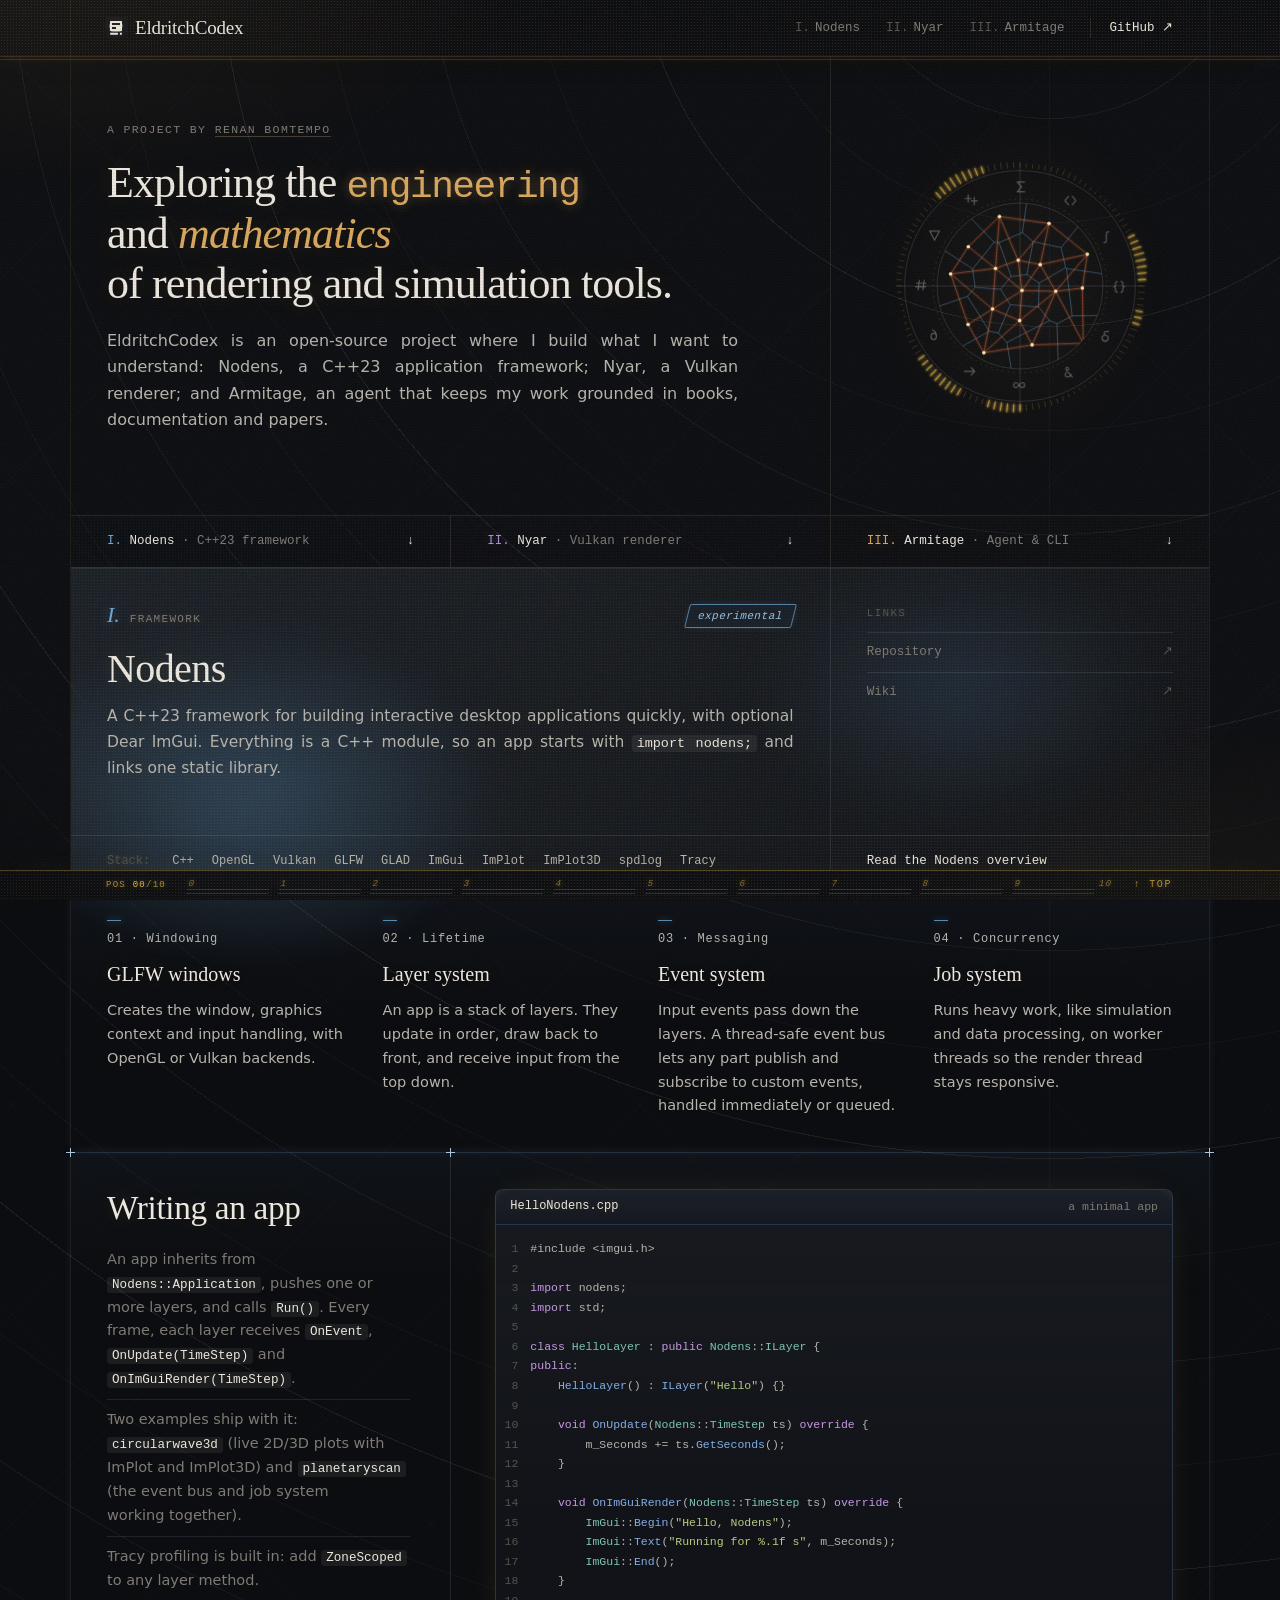
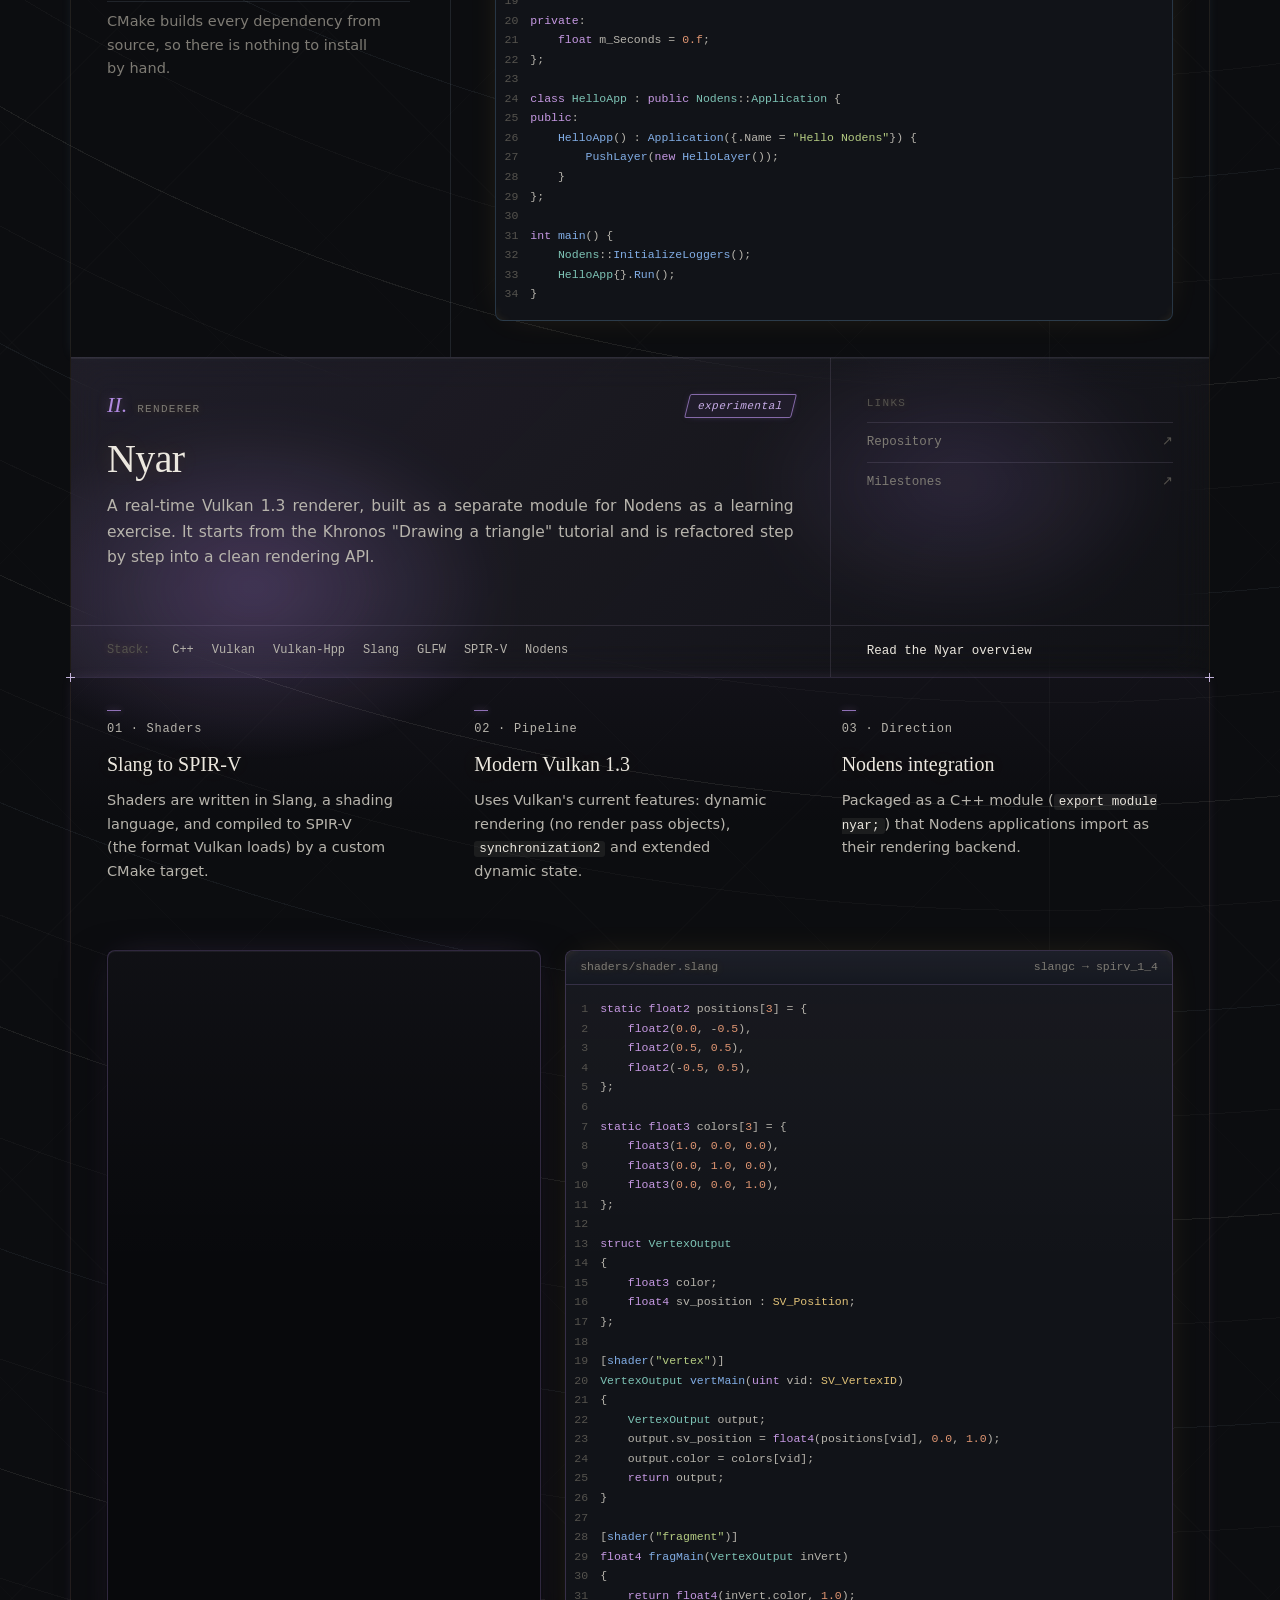
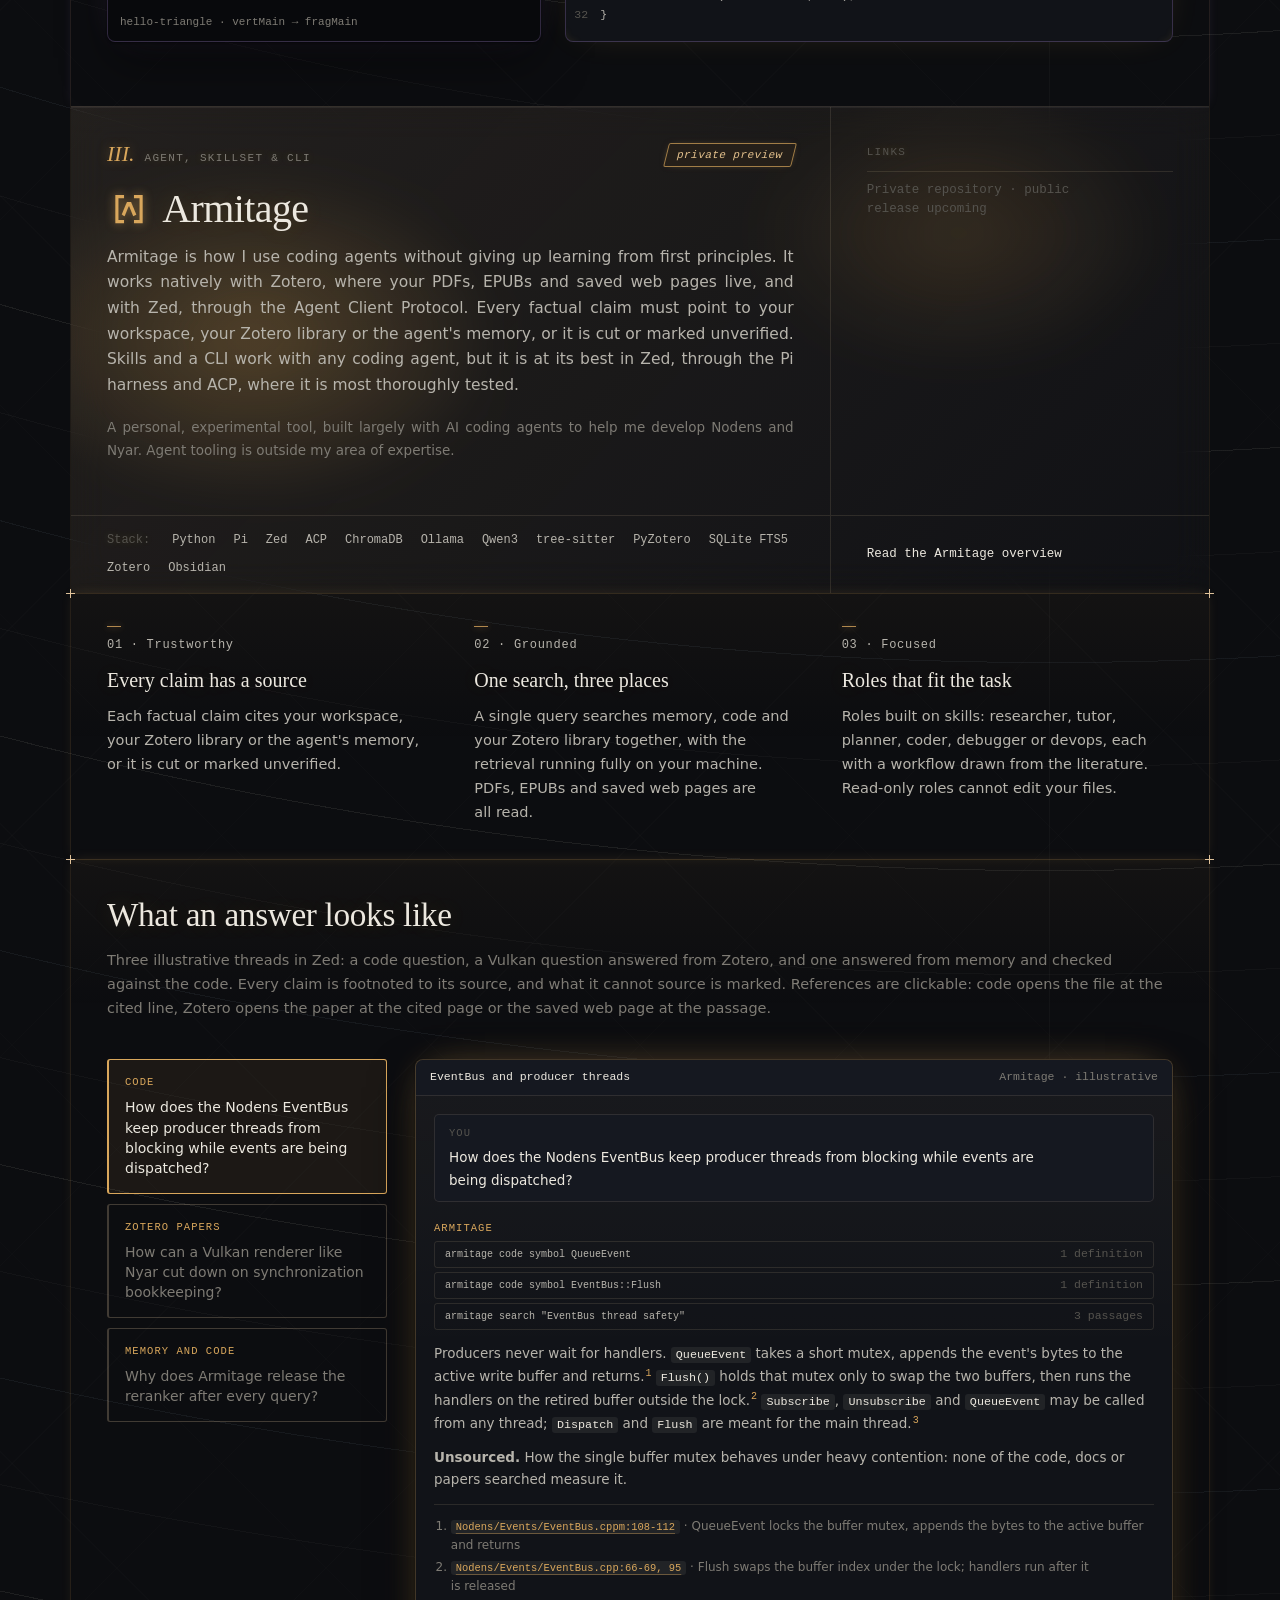
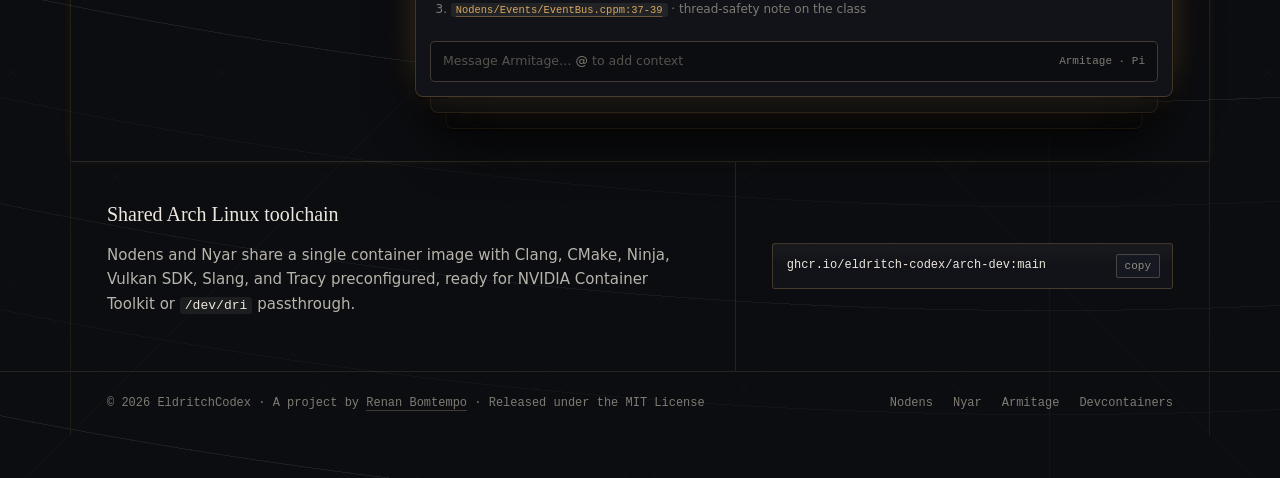
==== commit 42d09eba: "fix(site): Nyar canvas growth, fixed dot overlay, legible tags, Armitage-only mark - Take the triang" ====
--- a/index.html
+++ b/index.html
@@ -10,15 +10,15 @@
         content="default-src 'self'; script-src 'self' https://www.googletagmanager.com; style-src 'self' https://fonts.googleapis.com; font-src https://fonts.gstatic.com; img-src 'self' data: https://*.doubleclick.net https://www.google.com.br https://www.googletagmanager.com https://*.google-analytics.com https://*.analytics.google.com https://analytics.google.com https://www.google.com; connect-src 'self' https://*.doubleclick.net https://www.google.com.br https://*.google-analytics.com https://*.analytics.google.com https://analytics.google.com https://*.googletagmanager.com https://www.google.com; frame-src https://www.googletagmanager.com; object-src 'none'; base-uri 'self'; form-action 'none'">
     <meta name="referrer" content="strict-origin-when-cross-origin">
 
-    <script src="js/gtm.js?v=29" defer></script>
+    <script src="js/gtm.js?v=32" defer></script>
 
     <link rel="preconnect" href="https://fonts.googleapis.com">
     <link rel="preconnect" href="https://fonts.gstatic.com" crossorigin>
     <link href="https://fonts.googleapis.com/css2?family=Fraunces:ital,opsz,wght@0,9..144,300..600;1,9..144,300..600&family=IBM+Plex+Mono:wght@400;500&family=IBM+Plex+Sans:wght@400;500&display=swap"
         rel="stylesheet" media="print" id="google-fonts">
     <noscript><link href="https://fonts.googleapis.com/css2?family=Fraunces:ital,opsz,wght@0,9..144,300..600;1,9..144,300..600&family=IBM+Plex+Mono:wght@400;500&family=IBM+Plex+Sans:wght@400;500&display=swap" rel="stylesheet"></noscript>
-    <link rel="stylesheet" href="css/style.css?v=29">
-    <link rel="stylesheet" href="css/vfd.css?v=29">
+    <link rel="stylesheet" href="css/style.css?v=32">
+    <link rel="stylesheet" href="css/vfd.css?v=32">
     <link rel="icon" href="assets/favicon.svg" type="image/svg+xml">
 
     <title>EldritchCodex</title>
@@ -204,15 +204,7 @@
                                 class="chapter-label">FRAMEWORK</span></span>
                         <span class="tag">experimental</span>
                     </div>
-                    <h2 class="has-mark">
-                        <svg class="chapter-mark" viewBox="0 0 16 16" fill="none" aria-hidden="true">
-                            <g transform="translate(1.385 11.483) scale(0.01350 -0.01350)" fill="currentColor">
-                                <path transform="translate(0 0)"
-                                    d="M300 -12Q244 -12 219.5 12.5Q195 37 195 71V106Q195 140 219.5 164.5Q244 189 300 189Q356 189 380.5 164.5Q405 140 405 106V71Q405 37 380.5 12.5Q356 -12 300 -12ZM300 327Q244 327 219.5 351.5Q195 376 195 410V445Q195 479 219.5 503.5Q244 528 300 528Q356 528 380.5 503.5Q405 479 405 445V410Q405 376 380.5 351.5Q356 327 300 327Z" />
-                                <path transform="translate(380 0)"
-                                    d="M300 -12Q244 -12 219.5 12.5Q195 37 195 71V106Q195 140 219.5 164.5Q244 189 300 189Q356 189 380.5 164.5Q405 140 405 106V71Q405 37 380.5 12.5Q356 -12 300 -12ZM300 327Q244 327 219.5 351.5Q195 376 195 410V445Q195 479 219.5 503.5Q244 528 300 528Q356 528 380.5 503.5Q405 479 405 445V410Q405 376 380.5 351.5Q356 327 300 327Z" />
-                            </g>
-                        </svg>
+                    <h2>
                         Nodens
                     </h2>
                     <p>
@@ -319,19 +311,7 @@
                                 class="chapter-label">RENDERER</span></span>
                         <span class="tag">experimental</span>
                     </div>
-                    <h2 class="has-mark">
-                        <svg class="chapter-mark" viewBox="0 0 16 16" fill="none" aria-hidden="true">
-                            <g transform="translate(0.187 10.877) scale(0.00790 -0.00790)" fill="currentColor">
-                                <path transform="translate(0 0)"
-                                    d="M212 0 27 516H183L250 295L299 123H307L356 295L423 516H573L388 0Z" />
-                                <path transform="translate(515 0)"
-                                    d="M65 740H213V320H220L289 401L397 516H567L367 312L588 0H412L262 228L213 179V0H65Z" />
-                                <path transform="translate(1030 0)"
-                                    d="M300 -12Q244 -12 219.5 12.5Q195 37 195 71V106Q195 140 219.5 164.5Q244 189 300 189Q356 189 380.5 164.5Q405 140 405 106V71Q405 37 380.5 12.5Q356 -12 300 -12ZM300 327Q244 327 219.5 351.5Q195 376 195 410V445Q195 479 219.5 503.5Q244 528 300 528Q356 528 380.5 503.5Q405 479 405 445V410Q405 376 380.5 351.5Q356 327 300 327Z" />
-                                <path transform="translate(1545 0)"
-                                    d="M300 -12Q244 -12 219.5 12.5Q195 37 195 71V106Q195 140 219.5 164.5Q244 189 300 189Q356 189 380.5 164.5Q405 140 405 106V71Q405 37 380.5 12.5Q356 -12 300 -12ZM300 327Q244 327 219.5 351.5Q195 376 195 410V445Q195 479 219.5 503.5Q244 528 300 528Q356 528 380.5 503.5Q405 479 405 445V410Q405 376 380.5 351.5Q356 327 300 327Z" />
-                            </g>
-                        </svg>
+                    <h2>
                         Nyar
                     </h2>
                     <p>
@@ -852,11 +832,11 @@
 endfunction()
 </script>
 
-    <script src="js/bg-field.js?v=29" defer></script>
-    <script src="js/astrolabe.js?v=29" defer></script>
-    <script src="js/zed-deck.js?v=29" defer></script>
-    <script src="js/main.js?v=29" defer></script>
-    <script src="js/vfd.js?v=29" defer></script>
+    <script src="js/bg-field.js?v=32" defer></script>
+    <script src="js/astrolabe.js?v=32" defer></script>
+    <script src="js/zed-deck.js?v=32" defer></script>
+    <script src="js/main.js?v=32" defer></script>
+    <script src="js/vfd.js?v=32" defer></script>
 </body>
 
 </html>
--- a/css/style.css
+++ b/css/style.css
@@ -1263,6 +1263,10 @@
 }
 
 .stage-box canvas {
+    /* Out of flow: a canvas in flow takes its pixel size (client size x devicePixelRatio) as its height,
+       which grew the box, then the canvas, on every frame. */
+    position: absolute;
+    inset: 0;
     width: 100%;
     height: 100%;
     display: block;
--- a/css/vfd.css
+++ b/css/vfd.css
@@ -338,11 +338,13 @@
     margin-top: 24px;
 }
 
-/* The slanted buttons and tags carry a fine dot mesh, like the glass of a display tube. */
+/* One fine dot mesh sits fixed to the screen, like the glass of an old display, and shows only inside
+   these parts: it stays still while they scroll past (background-attachment: fixed). */
 .to-top,
 .vfd-meter-info {
     background-image: radial-gradient(rgba(var(--vfd-rgb), 0.12) 0.6px, transparent 1px);
     background-size: 3px 3px;
+    background-attachment: fixed;
 }
 
 /* On a project page there is no overview bar under the links, so the links column runs the full height
@@ -360,6 +362,7 @@
 .chapter-cta:hover {
     background-image: radial-gradient(color-mix(in srgb, var(--tone, var(--vfd)) 9%, transparent) 0.6px, transparent 1px);
     background-size: 3px 3px;
+    background-attachment: fixed;
     transition: background-color 0.18s, color 0.18s;
 }
 
@@ -416,12 +419,14 @@
 .site-header {
     background-image: radial-gradient(rgba(var(--vfd-rgb), 0.12) 0.6px, transparent 1px);
     background-size: 3px 3px;
+    background-attachment: fixed;
 }
 
 /* The bottom strip carries the same fine dot mesh as the top header. */
 .vfd-meter {
     background-image: radial-gradient(rgba(var(--vfd-rgb), 0.12) 0.6px, transparent 1px);
     background-size: 3px 3px;
+    background-attachment: fixed;
 }
 
 /* Back to top is plain text: no box, no slant, no dot mesh. */
@@ -460,5 +465,6 @@
             color-mix(in srgb, var(--tone) 8%, rgba(var(--glass-rgb), 0.03)),
             rgba(var(--glass-rgb), 0.02));
     background-size: 3px 3px, auto;
-}
-
+    background-attachment: fixed, scroll;
+}
+
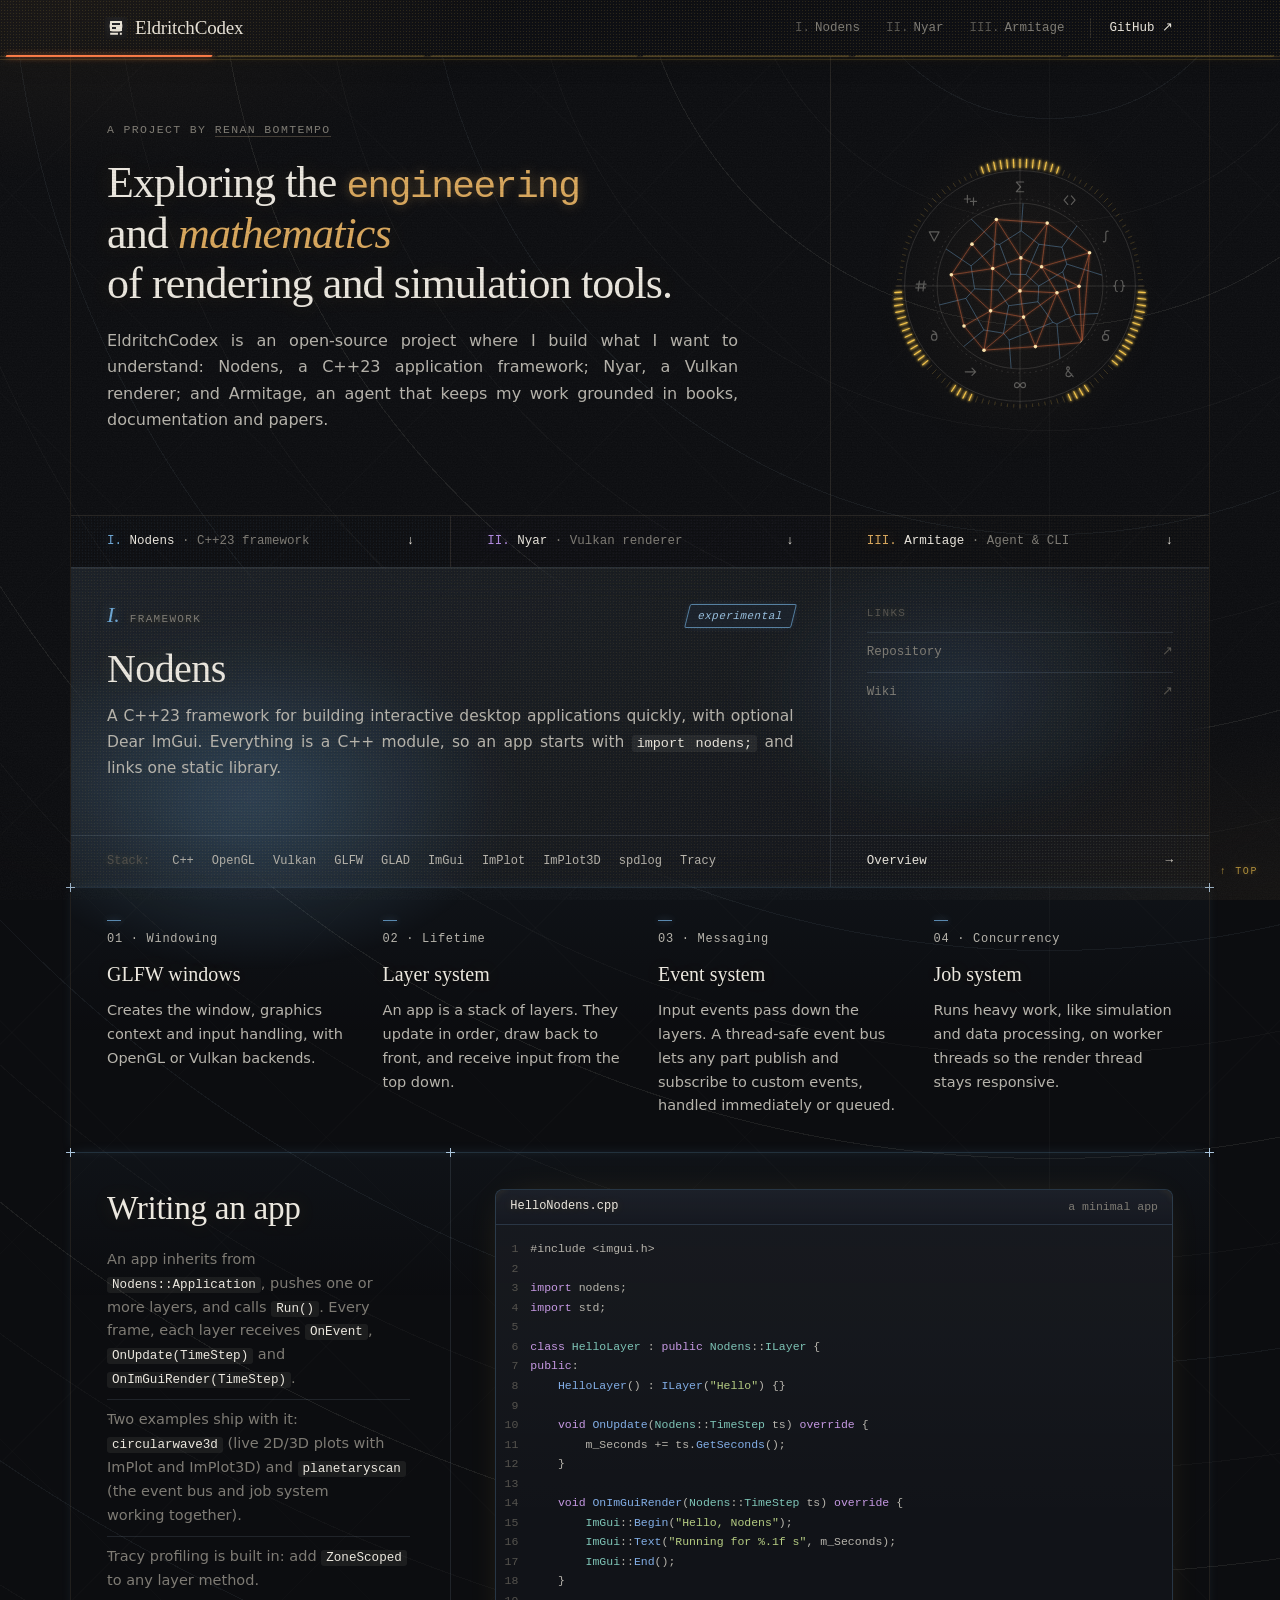
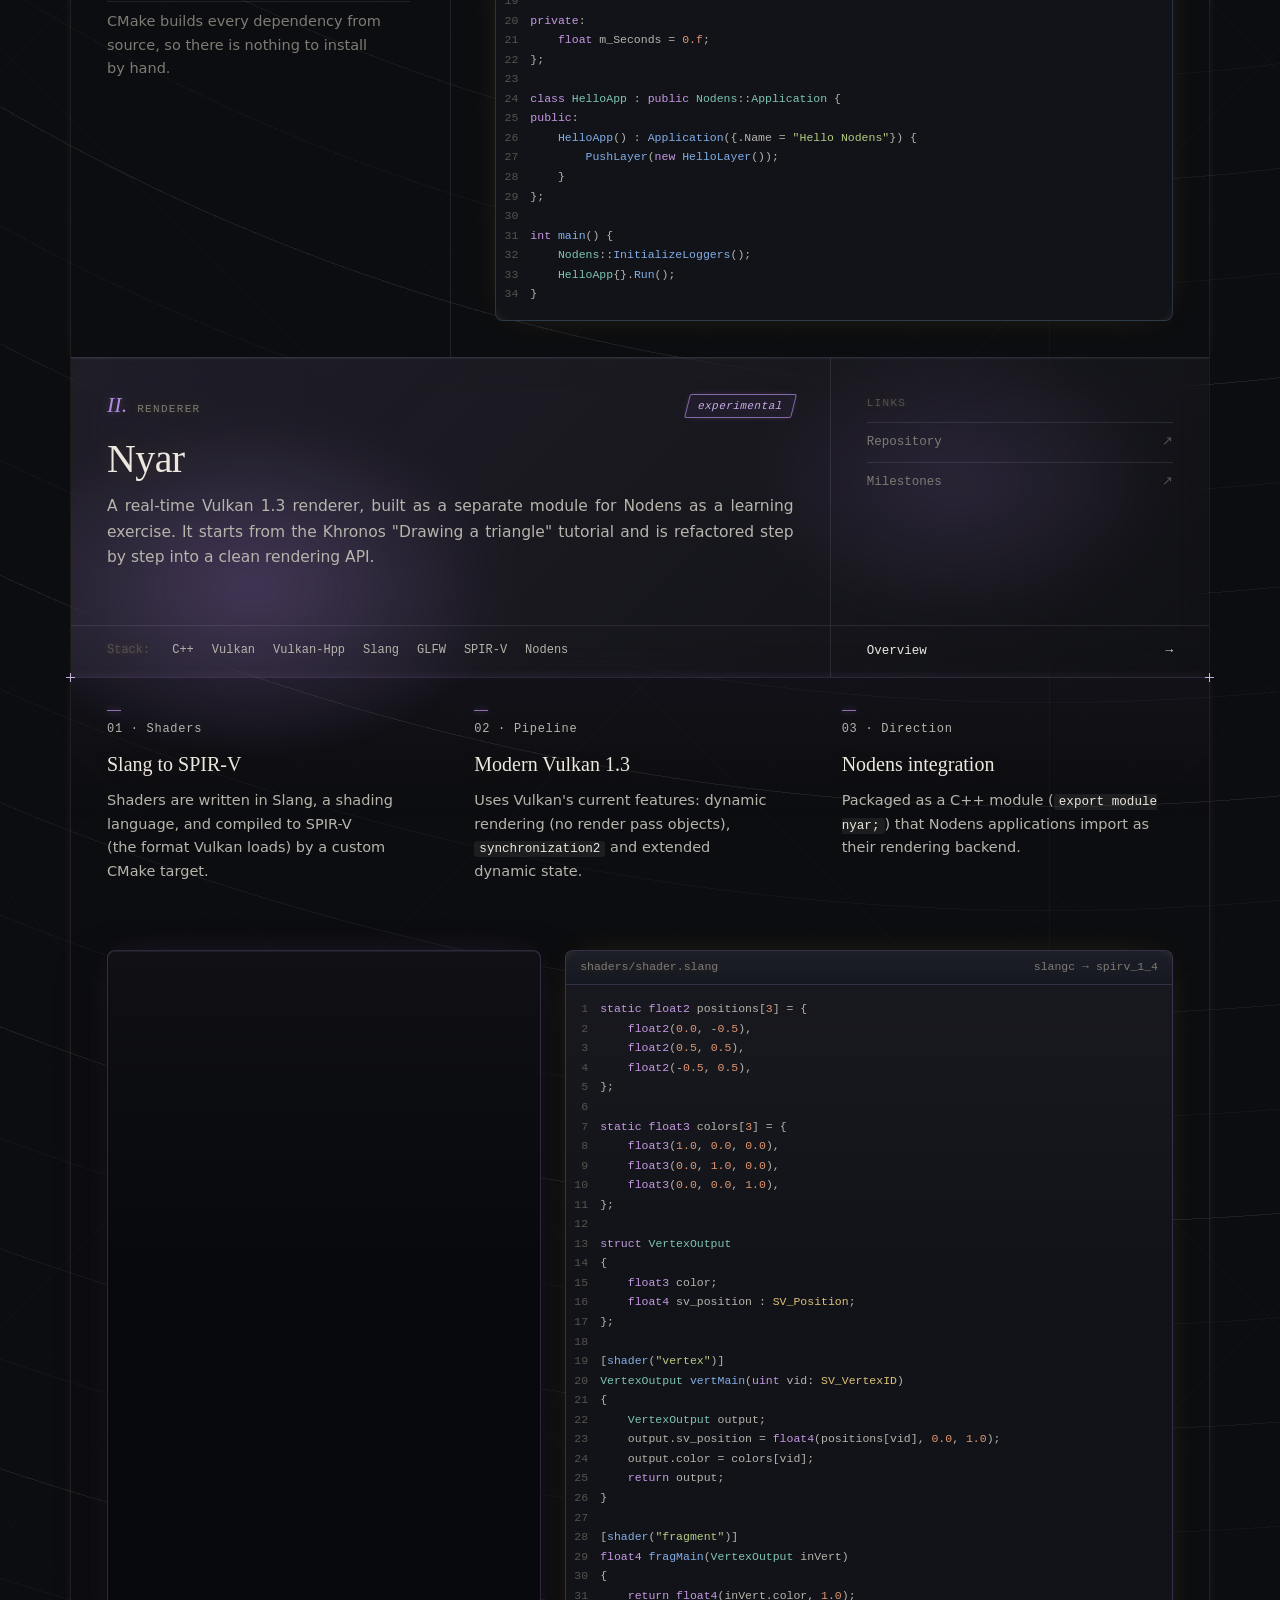
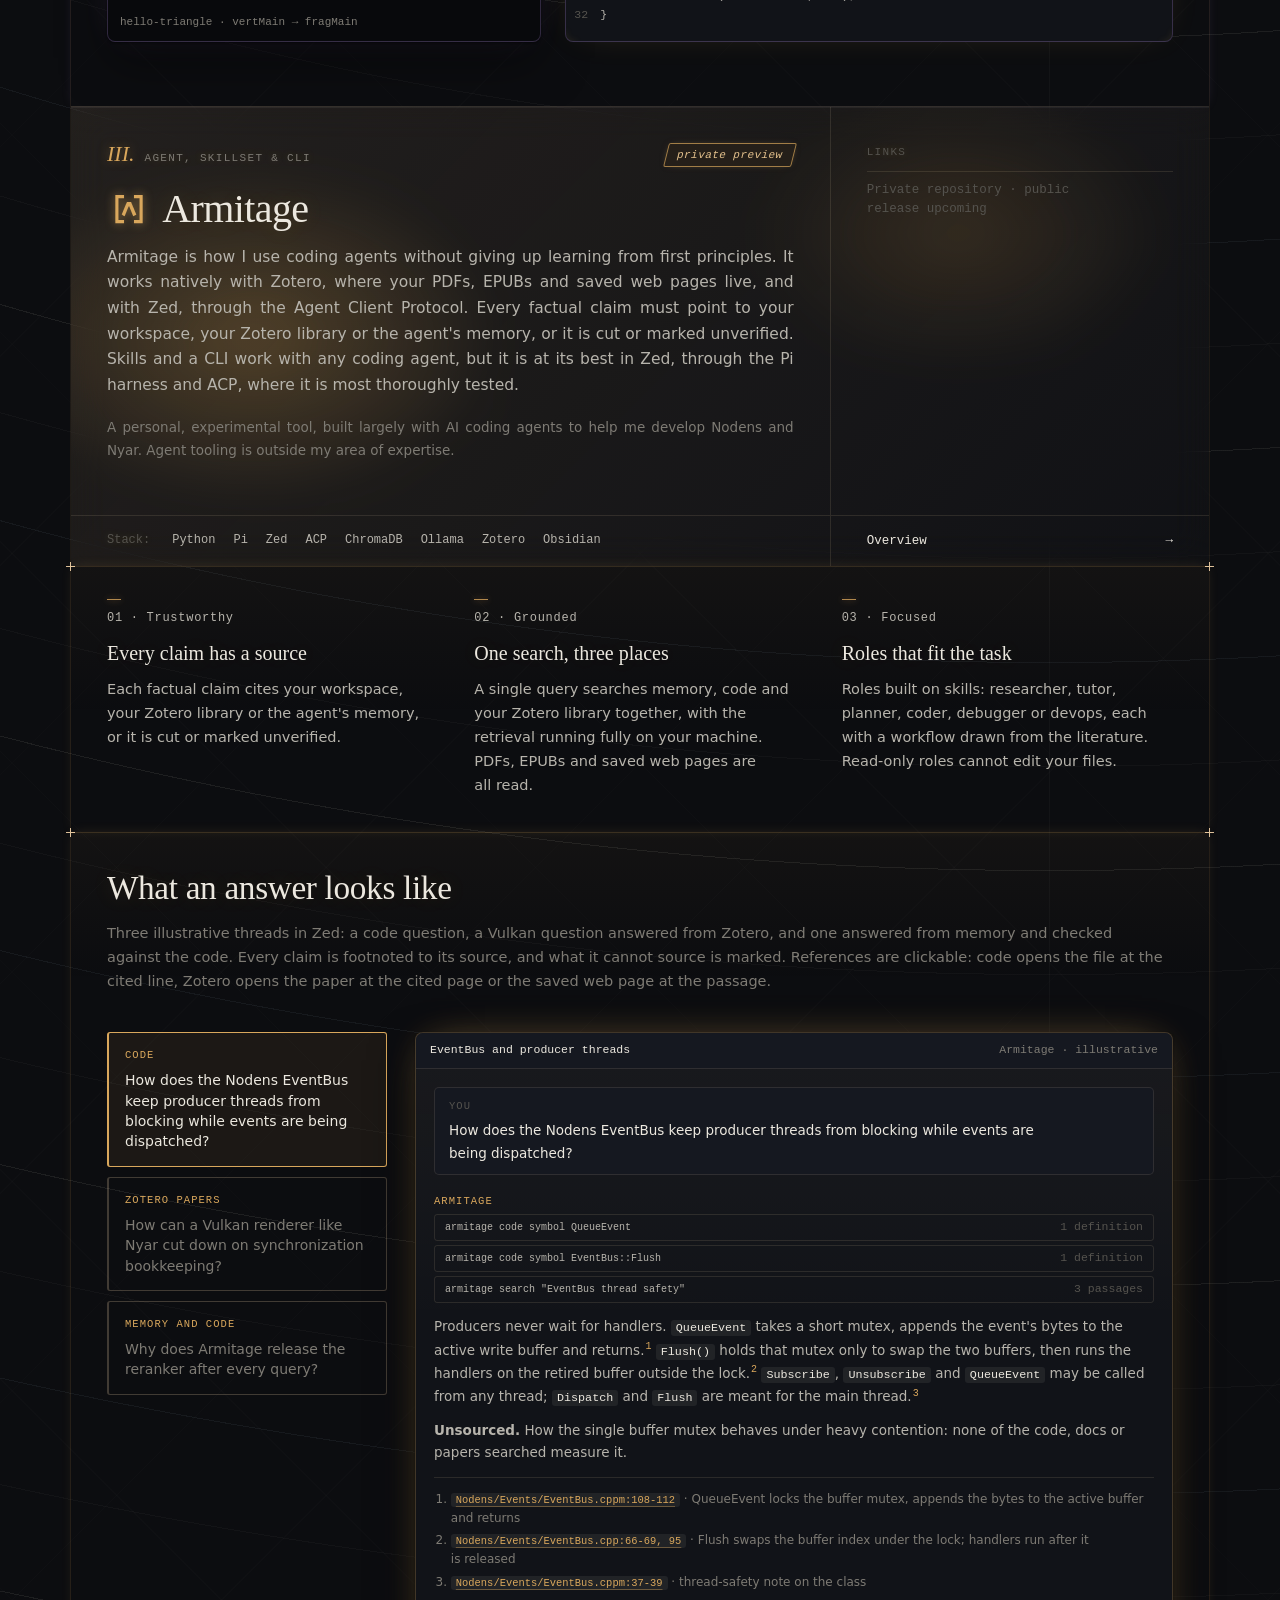
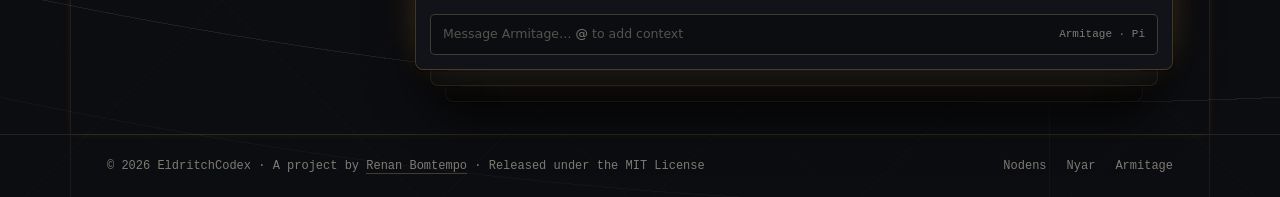
==== commit 860afd78: "feat(site): merge scroll meter into header, trim devcontainer and stack, bar-style back link - Fold " ====
--- a/index.html
+++ b/index.html
@@ -10,15 +10,15 @@
         content="default-src 'self'; script-src 'self' https://www.googletagmanager.com; style-src 'self' https://fonts.googleapis.com; font-src https://fonts.gstatic.com; img-src 'self' data: https://*.doubleclick.net https://www.google.com.br https://www.googletagmanager.com https://*.google-analytics.com https://*.analytics.google.com https://analytics.google.com https://www.google.com; connect-src 'self' https://*.doubleclick.net https://www.google.com.br https://*.google-analytics.com https://*.analytics.google.com https://analytics.google.com https://*.googletagmanager.com https://www.google.com; frame-src https://www.googletagmanager.com; object-src 'none'; base-uri 'self'; form-action 'none'">
     <meta name="referrer" content="strict-origin-when-cross-origin">
 
-    <script src="js/gtm.js?v=32" defer></script>
+    <script src="js/gtm.js?v=39" defer></script>
 
     <link rel="preconnect" href="https://fonts.googleapis.com">
     <link rel="preconnect" href="https://fonts.gstatic.com" crossorigin>
     <link href="https://fonts.googleapis.com/css2?family=Fraunces:ital,opsz,wght@0,9..144,300..600;1,9..144,300..600&family=IBM+Plex+Mono:wght@400;500&family=IBM+Plex+Sans:wght@400;500&display=swap"
         rel="stylesheet" media="print" id="google-fonts">
     <noscript><link href="https://fonts.googleapis.com/css2?family=Fraunces:ital,opsz,wght@0,9..144,300..600;1,9..144,300..600&family=IBM+Plex+Mono:wght@400;500&family=IBM+Plex+Sans:wght@400;500&display=swap" rel="stylesheet"></noscript>
-    <link rel="stylesheet" href="css/style.css?v=32">
-    <link rel="stylesheet" href="css/vfd.css?v=32">
+    <link rel="stylesheet" href="css/style.css?v=39">
+    <link rel="stylesheet" href="css/vfd.css?v=39">
     <link rel="icon" href="assets/favicon.svg" type="image/svg+xml">
 
     <title>EldritchCodex</title>
@@ -235,7 +235,7 @@
                                 rel="noopener">Wiki</a></li>
                     </ul>
                 </aside>
-                <a class="chapter-cta" href="nodens/">Read the Nodens overview</a>
+                <a class="chapter-cta" href="nodens/" aria-label="Read the Nodens overview">Overview <span aria-hidden="true">→</span></a>
             </header>
 
             <section class="sect sect--bare">
@@ -339,7 +339,7 @@
                                 rel="noopener">Milestones</a></li>
                     </ul>
                 </aside>
-                <a class="chapter-cta" href="nyar/">Read the Nyar overview</a>
+                <a class="chapter-cta" href="nyar/" aria-label="Read the Nyar overview">Overview <span aria-hidden="true">→</span></a>
             </header>
 
             <section class="sect sect--bare">
@@ -432,10 +432,6 @@
                     <a href="https://agentclientprotocol.com/" target="_blank" rel="noopener">ACP</a>
                     <a href="https://docs.trychroma.com/" target="_blank" rel="noopener">ChromaDB</a>
                     <a href="https://ollama.com/" target="_blank" rel="noopener">Ollama</a>
-                    <a href="https://github.com/QwenLM/Qwen3" target="_blank" rel="noopener">Qwen3</a>
-                    <a href="https://tree-sitter.github.io/" target="_blank" rel="noopener">tree-sitter</a>
-                    <a href="https://pypi.org/project/pyzotero/" target="_blank" rel="noopener">PyZotero</a>
-                    <a href="https://sqlite.org/fts5.html" target="_blank" rel="noopener">SQLite FTS5</a>
                     <a href="https://www.zotero.org/" target="_blank" rel="noopener">Zotero</a>
                     <a href="https://obsidian.md/" target="_blank" rel="noopener">Obsidian</a>
                 </div>
@@ -445,7 +441,7 @@
                         <li class="is-note">Private repository · public release upcoming</li>
                     </ul>
                 </aside>
-                <a class="chapter-cta" href="armitage/">Read the Armitage overview</a>
+                <a class="chapter-cta" href="armitage/" aria-label="Read the Armitage overview">Overview <span aria-hidden="true">→</span></a>
             </header>
 
             <section class="sect sect--bare">
@@ -683,23 +679,6 @@
             </section>
         </article>
 
-        <section class="row">
-            <div class="cell col-7">
-                <h3>Shared Arch Linux toolchain</h3>
-                <p class="flush-text">
-                    Nodens and Nyar share a single container image with Clang, CMake, Ninja, Vulkan SDK,
-                    Slang, and Tracy preconfigured, ready for NVIDIA Container Toolkit or
-                    <code>/dev/dri</code> passthrough.
-                </p>
-            </div>
-            <div class="cell col-5 cell--center">
-                <div class="pull-box">
-                    <span id="pull-cmd">ghcr.io/eldritch-codex/arch-dev:main</span>
-                    <button type="button" data-copy="#pull-cmd">copy</button>
-                </div>
-            </div>
-        </section>
-
     </main>
 
     <footer class="site-footer">
@@ -710,8 +689,6 @@
                 <a href="nodens/">Nodens</a>
                 <a href="nyar/">Nyar</a>
                 <a href="armitage/">Armitage</a>
-                <a href="https://github.com/eldritch-codex/devcontainers" target="_blank"
-                    rel="noopener">Devcontainers</a>
             </div>
         </div>
     </footer>
@@ -832,11 +809,11 @@
 endfunction()
 </script>
 
-    <script src="js/bg-field.js?v=32" defer></script>
-    <script src="js/astrolabe.js?v=32" defer></script>
-    <script src="js/zed-deck.js?v=32" defer></script>
-    <script src="js/main.js?v=32" defer></script>
-    <script src="js/vfd.js?v=32" defer></script>
+    <script src="js/bg-field.js?v=39" defer></script>
+    <script src="js/astrolabe.js?v=39" defer></script>
+    <script src="js/zed-deck.js?v=39" defer></script>
+    <script src="js/main.js?v=39" defer></script>
+    <script src="js/vfd.js?v=39" defer></script>
 </body>
 
 </html>
--- a/css/style.css
+++ b/css/style.css
@@ -53,7 +53,7 @@
 
 html {
     scroll-behavior: smooth;
-    scroll-padding-top: 60px;
+    scroll-padding-top: calc(var(--header-h, 56px) + 4px);
 }
 
 body {
@@ -808,15 +808,18 @@
 
 /* ---------- Project chapters -------------------------------------------- */
 
-.chapter[data-tone="nodens"] {
+.chapter[data-tone="nodens"],
+.crumb[data-tone="nodens"] {
     --tone: var(--nodens);
 }
 
-.chapter[data-tone="nyar"] {
+.chapter[data-tone="nyar"],
+.crumb[data-tone="nyar"] {
     --tone: var(--nyar);
 }
 
-.chapter[data-tone="armitage"] {
+.chapter[data-tone="armitage"],
+.crumb[data-tone="armitage"] {
     --tone: var(--armitage);
 }
 
@@ -1627,12 +1630,11 @@
 /* Back link on a project page. */
 .crumb {
     position: sticky;
-    top: 56px;
+    top: var(--header-h, 56px);
     z-index: 19;
     margin: 0;
-    padding: 14px var(--pad-x, 28px);
-    font-family: var(--font-mono);
-    font-size: 12px;
+    font-family: var(--font-mono);
+    font-size: 12.5px;
     background: color-mix(in srgb, var(--bg) 88%, transparent);
     backdrop-filter: blur(10px);
     -webkit-backdrop-filter: blur(10px);
@@ -1640,12 +1642,17 @@
 }
 
 .crumb a {
-    color: var(--muted);
-    transition: color 0.15s;
-}
-
-.crumb a:hover {
-    color: var(--ink);
+    /* The whole bar is the button, like the overview bars. */
+    display: block;
+    padding: 15px var(--pad-x, 28px);
+    color: var(--ink);
+    transition: background 0.15s, color 0.15s;
+}
+
+.crumb a:hover,
+.crumb a:focus-visible {
+    background: color-mix(in srgb, var(--tone, var(--vfd)) 10%, transparent);
+    color: var(--tone, var(--vfd));
 }
 
 /* A numbered sequence. */
--- a/css/vfd.css
+++ b/css/vfd.css
@@ -82,124 +82,35 @@
     }
 }
 
-/* ---------- Scroll meter: a wide panel along the bottom of the screen ---------------------- */
+/* ---------- Scroll meter: the header's lower rule, cut into one lit segment per section --------- */
 
 .vfd-meter {
-    position: fixed;
+    position: absolute;
     left: 0;
     right: 0;
-    bottom: 0;
-    z-index: 30;
-    border-top: 1px solid rgba(var(--vfd-rgb), 0.3);
-    background: color-mix(in srgb, var(--bg) 90%, transparent);
-    backdrop-filter: blur(10px);
-    -webkit-backdrop-filter: blur(10px);
-    box-shadow: 0 -8px 24px -14px rgba(var(--vfd-rgb), 0.3);
-    font-family: var(--font-mono);
-    font-size: 9px;
-    letter-spacing: 0.14em;
-    color: rgba(var(--vfd-rgb), 0.72);
-    text-shadow: 0 0 6px rgba(var(--vfd-rgb), 0.35);
-}
-
-.vfd-meter-inner {
+    bottom: -1px;
     display: flex;
-    align-items: center;
-    gap: 22px;
-    max-width: var(--wrap);
-    margin: 0 auto;
-    padding: 6px var(--pad-x);
-}
-
-.vfd-meter-label {
-    flex: none;
-    white-space: nowrap;
-}
-
-.vfd-meter-pos {
-    color: var(--vfd);
-}
-
-/* The ladder: eleven numerals over ten double-line steps, lit up to the current position. */
-.vfd-meter-scale {
-    position: relative;
-    display: flex;
+    gap: 6px;
+    height: 2px;
+    padding: 0 6px;
+    pointer-events: none;
+}
+
+.vfd-step {
     flex: 1;
-    gap: 10px;
-    padding-right: 14px;
-    pointer-events: none;
-}
-
-.vfd-step {
-    position: relative;
-    flex: 1;
-    display: grid;
-    gap: 3px;
-    padding-top: 12px;
-    transform: skewX(-14deg);
-}
-
-.vfd-step::before {
-    content: attr(data-n);
-    position: absolute;
-    top: 0;
-    left: 0;
-    color: rgba(var(--vfd-rgb), 0.5);
-}
-
-.vfd-step.last::after {
-    content: "10";
-    position: absolute;
-    top: 0;
-    right: -16px;
-    color: rgba(var(--vfd-rgb), 0.5);
-}
-
-.vfd-step i {
-    display: block;
-    height: 1px;
-    background: rgba(var(--vfd-rgb), 0.18);
+    background: rgba(var(--vfd-rgb), 0.16);
+    transform: skewX(-30deg);
     transition: background 0.25s, box-shadow 0.25s;
 }
 
-.vfd-step.on i {
+.vfd-step.on {
     background: var(--vfd);
     box-shadow: 0 0 5px rgba(var(--vfd-rgb), 0.55);
 }
 
-.vfd-step.hot i {
+.vfd-step.hot {
     background: var(--vfd-hot);
     box-shadow: 0 0 6px rgba(var(--vfd-hot-rgb), 0.7);
-}
-
-/* The back-to-top button is the last part of the panel. */
-.vfd-meter .to-top {
-    position: static;
-    flex: none;
-    width: 38px;
-    height: 24px;
-    box-sizing: border-box;
-    opacity: 1;
-}
-
-/* Room at the foot of the page so the panel never covers the last lines. */
-body {
-    padding-bottom: 44px;
-}
-
-@media (max-width: 760px) {
-    .vfd-step::before,
-    .vfd-step.last::after {
-        display: none;
-    }
-
-    .vfd-step {
-        padding-top: 0;
-    }
-
-    .vfd-meter-label {
-        display: none;
-    }
 }
 
 /* ==========================================================================
@@ -287,7 +198,8 @@
 
 .chapter-links a:hover::after,
 .hero-project:hover,
-.chapter-cta:hover {
+.chapter-cta:hover,
+.crumb a:hover {
     text-shadow: 0 0 10px color-mix(in srgb, var(--tone, var(--vfd)) 55%, transparent);
 }
 
@@ -355,11 +267,13 @@
     }
 }
 
-/* The project bar and the overview bar are buttons as a whole: a fine dot mesh fills them, and it brightens on hover. */
+/* The project bar, the overview bar and the back bar are buttons as a whole: a fine dot mesh fills them, and it brightens on hover. */
 .hero-project,
 .hero-project:hover,
 .chapter-cta,
-.chapter-cta:hover {
+.chapter-cta:hover,
+.crumb a,
+.crumb a:hover {
     background-image: radial-gradient(color-mix(in srgb, var(--tone, var(--vfd)) 9%, transparent) 0.6px, transparent 1px);
     background-size: 3px 3px;
     background-attachment: fixed;
@@ -367,7 +281,8 @@
 }
 
 .hero-project:hover,
-.chapter-cta:hover {
+.chapter-cta:hover,
+.crumb a:hover {
     background-color: color-mix(in srgb, var(--tone, var(--vfd)) 12%, transparent);
 }
 
@@ -422,16 +337,8 @@
     background-attachment: fixed;
 }
 
-/* The bottom strip carries the same fine dot mesh as the top header. */
-.vfd-meter {
-    background-image: radial-gradient(rgba(var(--vfd-rgb), 0.12) 0.6px, transparent 1px);
-    background-size: 3px 3px;
-    background-attachment: fixed;
-}
-
 /* Back to top is plain text: no box, no slant, no dot mesh. */
-.to-top,
-.vfd-meter .to-top {
+.to-top {
     width: auto;
     height: auto;
     padding: 0 2px;
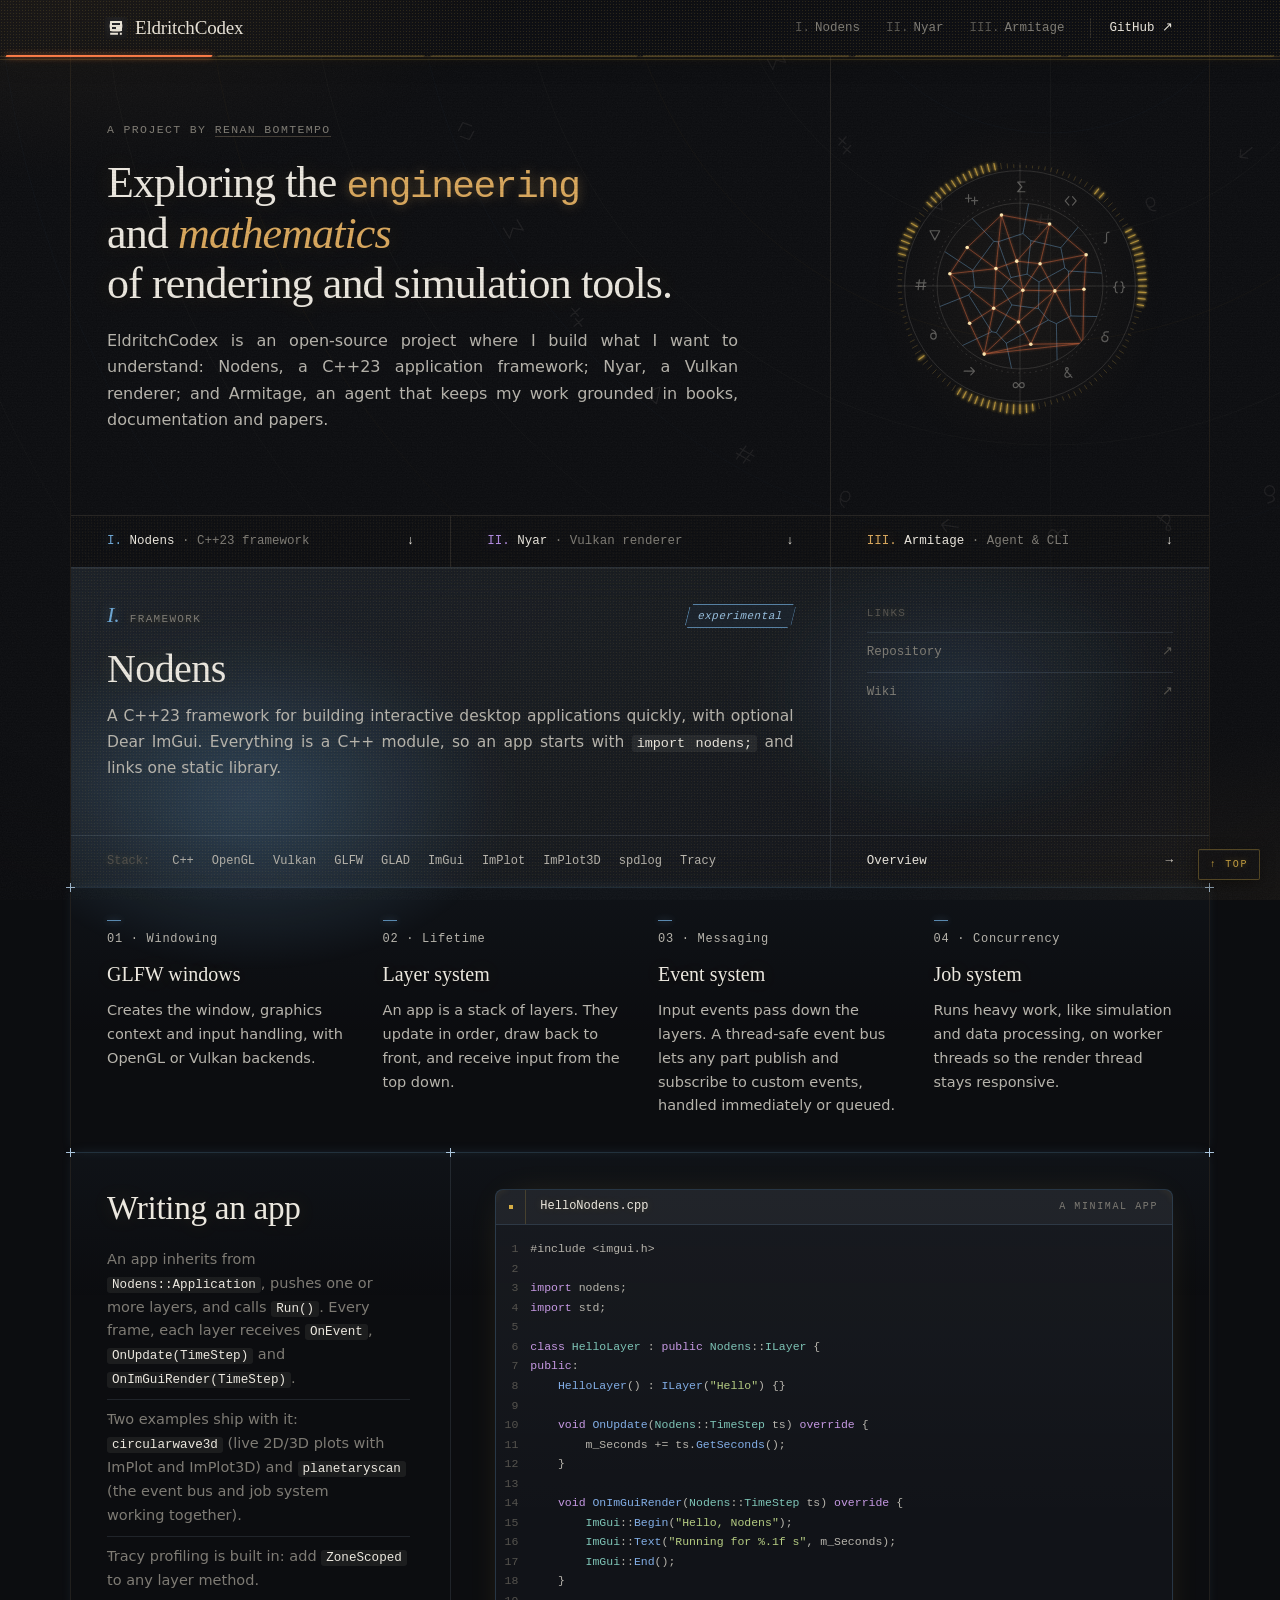
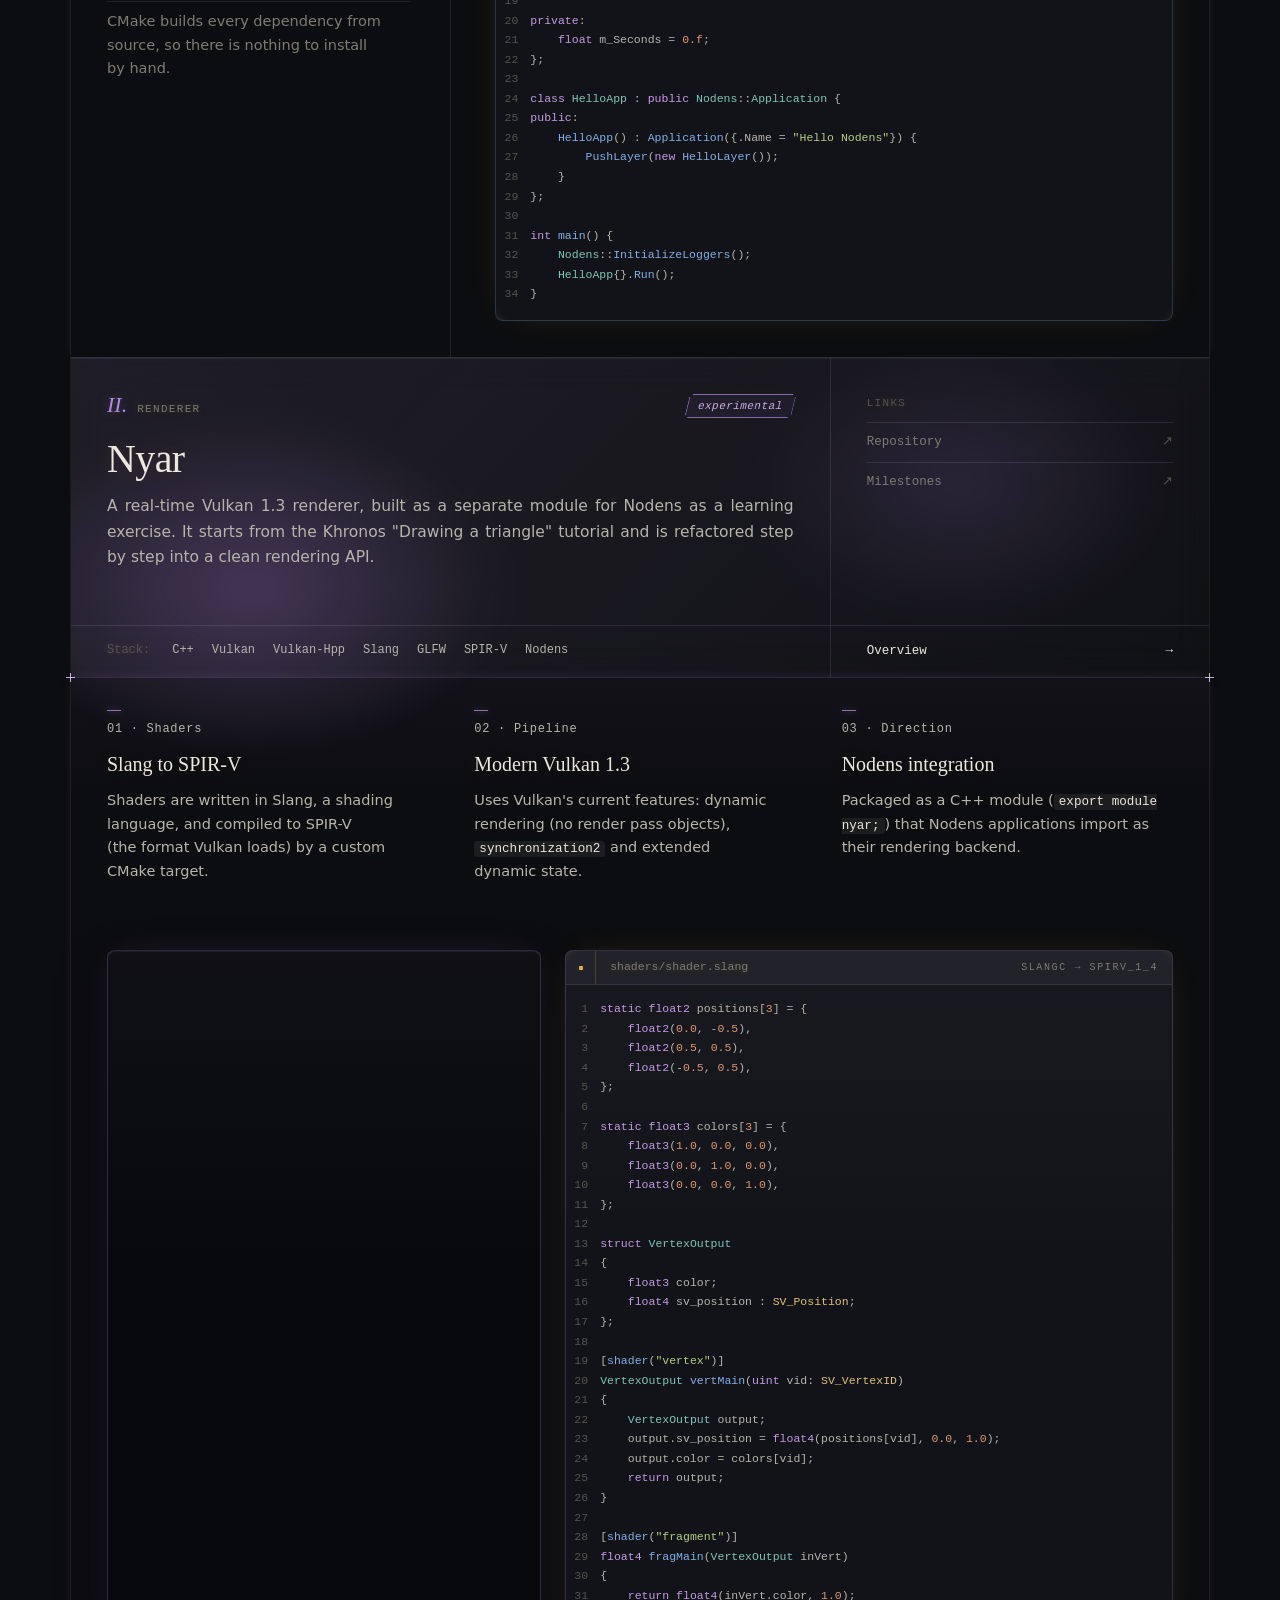
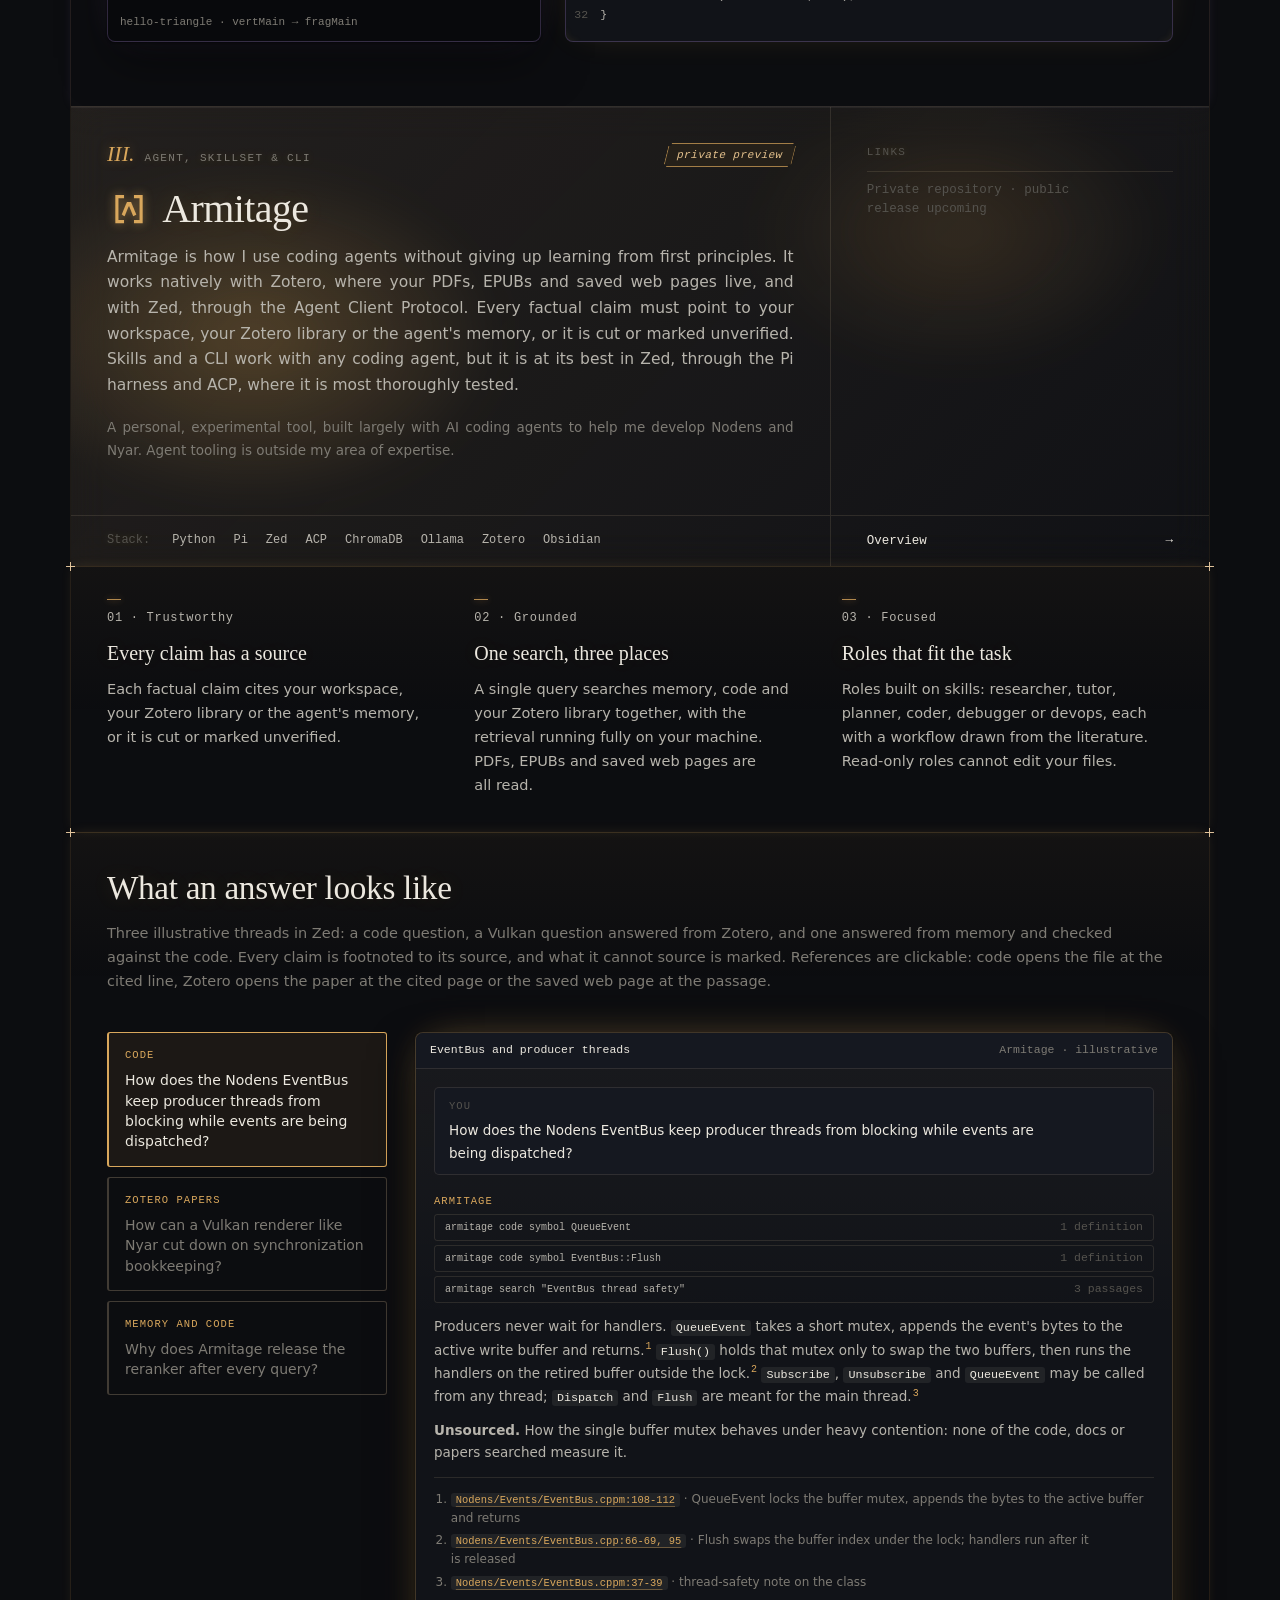
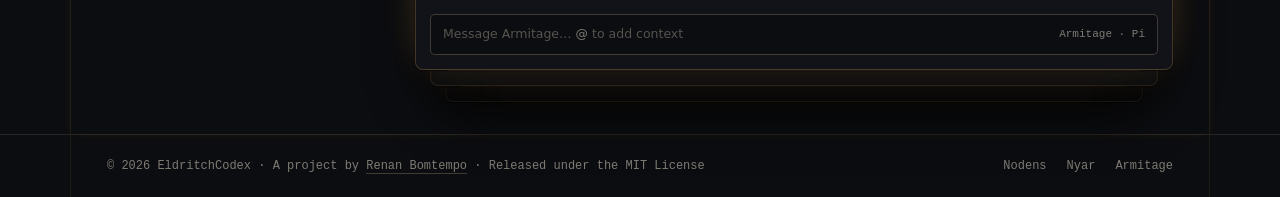
==== commit 2aa3a4cc: "feat(site): uniform dot mesh, pixelated Nyar triangle, tag corners, TOP key, status slabs - Overview" ====
--- a/index.html
+++ b/index.html
@@ -10,15 +10,15 @@
         content="default-src 'self'; script-src 'self' https://www.googletagmanager.com; style-src 'self' https://fonts.googleapis.com; font-src https://fonts.gstatic.com; img-src 'self' data: https://*.doubleclick.net https://www.google.com.br https://www.googletagmanager.com https://*.google-analytics.com https://*.analytics.google.com https://analytics.google.com https://www.google.com; connect-src 'self' https://*.doubleclick.net https://www.google.com.br https://*.google-analytics.com https://*.analytics.google.com https://analytics.google.com https://*.googletagmanager.com https://www.google.com; frame-src https://www.googletagmanager.com; object-src 'none'; base-uri 'self'; form-action 'none'">
     <meta name="referrer" content="strict-origin-when-cross-origin">
 
-    <script src="js/gtm.js?v=39" defer></script>
+    <script src="js/gtm.js?v=54" defer></script>
 
     <link rel="preconnect" href="https://fonts.googleapis.com">
     <link rel="preconnect" href="https://fonts.gstatic.com" crossorigin>
     <link href="https://fonts.googleapis.com/css2?family=Fraunces:ital,opsz,wght@0,9..144,300..600;1,9..144,300..600&family=IBM+Plex+Mono:wght@400;500&family=IBM+Plex+Sans:wght@400;500&display=swap"
         rel="stylesheet" media="print" id="google-fonts">
     <noscript><link href="https://fonts.googleapis.com/css2?family=Fraunces:ital,opsz,wght@0,9..144,300..600;1,9..144,300..600&family=IBM+Plex+Mono:wght@400;500&family=IBM+Plex+Sans:wght@400;500&display=swap" rel="stylesheet"></noscript>
-    <link rel="stylesheet" href="css/style.css?v=39">
-    <link rel="stylesheet" href="css/vfd.css?v=39">
+    <link rel="stylesheet" href="css/style.css?v=54">
+    <link rel="stylesheet" href="css/vfd.css?v=54">
     <link rel="icon" href="assets/favicon.svg" type="image/svg+xml">
 
     <title>EldritchCodex</title>
@@ -809,11 +809,11 @@
 endfunction()
 </script>
 
-    <script src="js/bg-field.js?v=39" defer></script>
-    <script src="js/astrolabe.js?v=39" defer></script>
-    <script src="js/zed-deck.js?v=39" defer></script>
-    <script src="js/main.js?v=39" defer></script>
-    <script src="js/vfd.js?v=39" defer></script>
+    <script src="js/bg-field.js?v=54" defer></script>
+    <script src="js/astrolabe.js?v=54" defer></script>
+    <script src="js/zed-deck.js?v=54" defer></script>
+    <script src="js/main.js?v=54" defer></script>
+    <script src="js/vfd.js?v=54" defer></script>
 </body>
 
 </html>
--- a/css/style.css
+++ b/css/style.css
@@ -1273,6 +1273,7 @@
     width: 100%;
     height: 100%;
     display: block;
+    image-rendering: pixelated;
 }
 
 .stage-caption {
--- a/css/vfd.css
+++ b/css/vfd.css
@@ -267,16 +267,20 @@
     }
 }
 
-/* The project bar, the overview bar and the back bar are buttons as a whole: a fine dot mesh fills them, and it brightens on hover. */
+/* The project bars and the back bar are buttons as a whole, filled with the same fine dot mesh as the project
+   headers (same colour and strength, on the same screen-fixed grid). The overview bar sits inside a project
+   header, so it shows that header's mesh and adds no second one on top. */
 .hero-project,
 .hero-project:hover,
-.chapter-cta,
-.chapter-cta:hover,
 .crumb a,
 .crumb a:hover {
-    background-image: radial-gradient(color-mix(in srgb, var(--tone, var(--vfd)) 9%, transparent) 0.6px, transparent 1px);
+    background-image: radial-gradient(rgba(var(--vfd-rgb), 0.08) 0.6px, transparent 1px);
     background-size: 3px 3px;
     background-attachment: fixed;
+    transition: background-color 0.18s, color 0.18s;
+}
+
+.chapter-cta {
     transition: background-color 0.18s, color 0.18s;
 }
 
@@ -337,29 +341,31 @@
     background-attachment: fixed;
 }
 
-/* Back to top is plain text: no box, no slant, no dot mesh. */
+/* Back to top is a small key, like the ones in the header, with its own backing so it stays legible over text. */
 .to-top {
     width: auto;
     height: auto;
-    padding: 0 2px;
+    padding: 7px 11px 6px;
     transform: none;
-    border: 0;
-    background: none;
-    box-shadow: none;
-    backdrop-filter: none;
-    -webkit-backdrop-filter: none;
+    border: 1px solid rgba(var(--vfd-rgb), 0.3);
+    border-radius: 2px;
+    background: color-mix(in srgb, var(--bg) 88%, transparent);
+    box-shadow: inset 0 1px 0 rgba(255, 255, 255, 0.05), 0 4px 14px rgba(0, 0, 0, 0.55);
+    backdrop-filter: blur(8px);
+    -webkit-backdrop-filter: blur(8px);
     font-family: var(--font-mono);
     font-size: 10px;
     letter-spacing: 0.16em;
-    color: rgba(var(--vfd-rgb), 0.75);
+    color: rgba(var(--vfd-rgb), 0.85);
     text-shadow: 0 0 6px rgba(var(--vfd-rgb), 0.35);
     opacity: 1;
 }
 
 .to-top:hover,
 .to-top:focus-visible {
-    background: none;
-    box-shadow: none;
+    background: color-mix(in srgb, var(--bg) 88%, rgba(var(--vfd-rgb), 0.14));
+    border-color: rgba(var(--vfd-rgb), 0.55);
+    box-shadow: inset 0 1px 0 rgba(255, 255, 255, 0.05), 0 4px 14px rgba(0, 0, 0, 0.55), 0 0 12px -4px rgba(var(--vfd-rgb), 0.5);
     color: var(--vfd);
     text-shadow: 0 0 10px rgba(var(--vfd-rgb), 0.7);
 }
@@ -375,3 +381,47 @@
     background-attachment: fixed, scroll;
 }
 
+/* ==========================================================================
+   Pixel details: stepped corners.
+   ========================================================================== */
+
+/* Tags get stepped corners, like a sprite, instead of rounded ones. */
+.chapter-kicker .tag {
+    border-radius: 0;
+    clip-path: polygon(0 3px, 3px 3px, 3px 0, calc(100% - 3px) 0, calc(100% - 3px) 3px, 100% 3px,
+            100% calc(100% - 3px), calc(100% - 3px) calc(100% - 3px), calc(100% - 3px) 100%,
+            3px 100%, 3px calc(100% - 3px), 0 calc(100% - 3px));
+}
+
+/* ==========================================================================
+   Instrument panel: hairlines, status slabs and rulers, after vector HUD layouts.
+   ========================================================================== */
+
+/* Window title bars read as status slabs: a neutral grey plate, a small lit square in an index cell on
+   the left, a hairline after it, and the right-hand note set as a quiet, tracked readout. */
+.figure-bar {
+    position: relative;
+    padding-left: 44px;
+    background-color: rgba(255, 255, 255, 0.045);
+    background-image: none;
+}
+
+.figure-bar::before {
+    content: "";
+    position: absolute;
+    left: 0;
+    top: 0;
+    bottom: 0;
+    width: 30px;
+    border-right: 1px solid rgba(var(--vfd-rgb), 0.22);
+    background:
+        linear-gradient(var(--vfd), var(--vfd)) center / 4px 4px no-repeat;
+    opacity: 0.85;
+}
+
+.figure-bar>span:last-child {
+    font-size: 10px;
+    letter-spacing: 0.16em;
+    text-transform: uppercase;
+    color: var(--muted);
+}
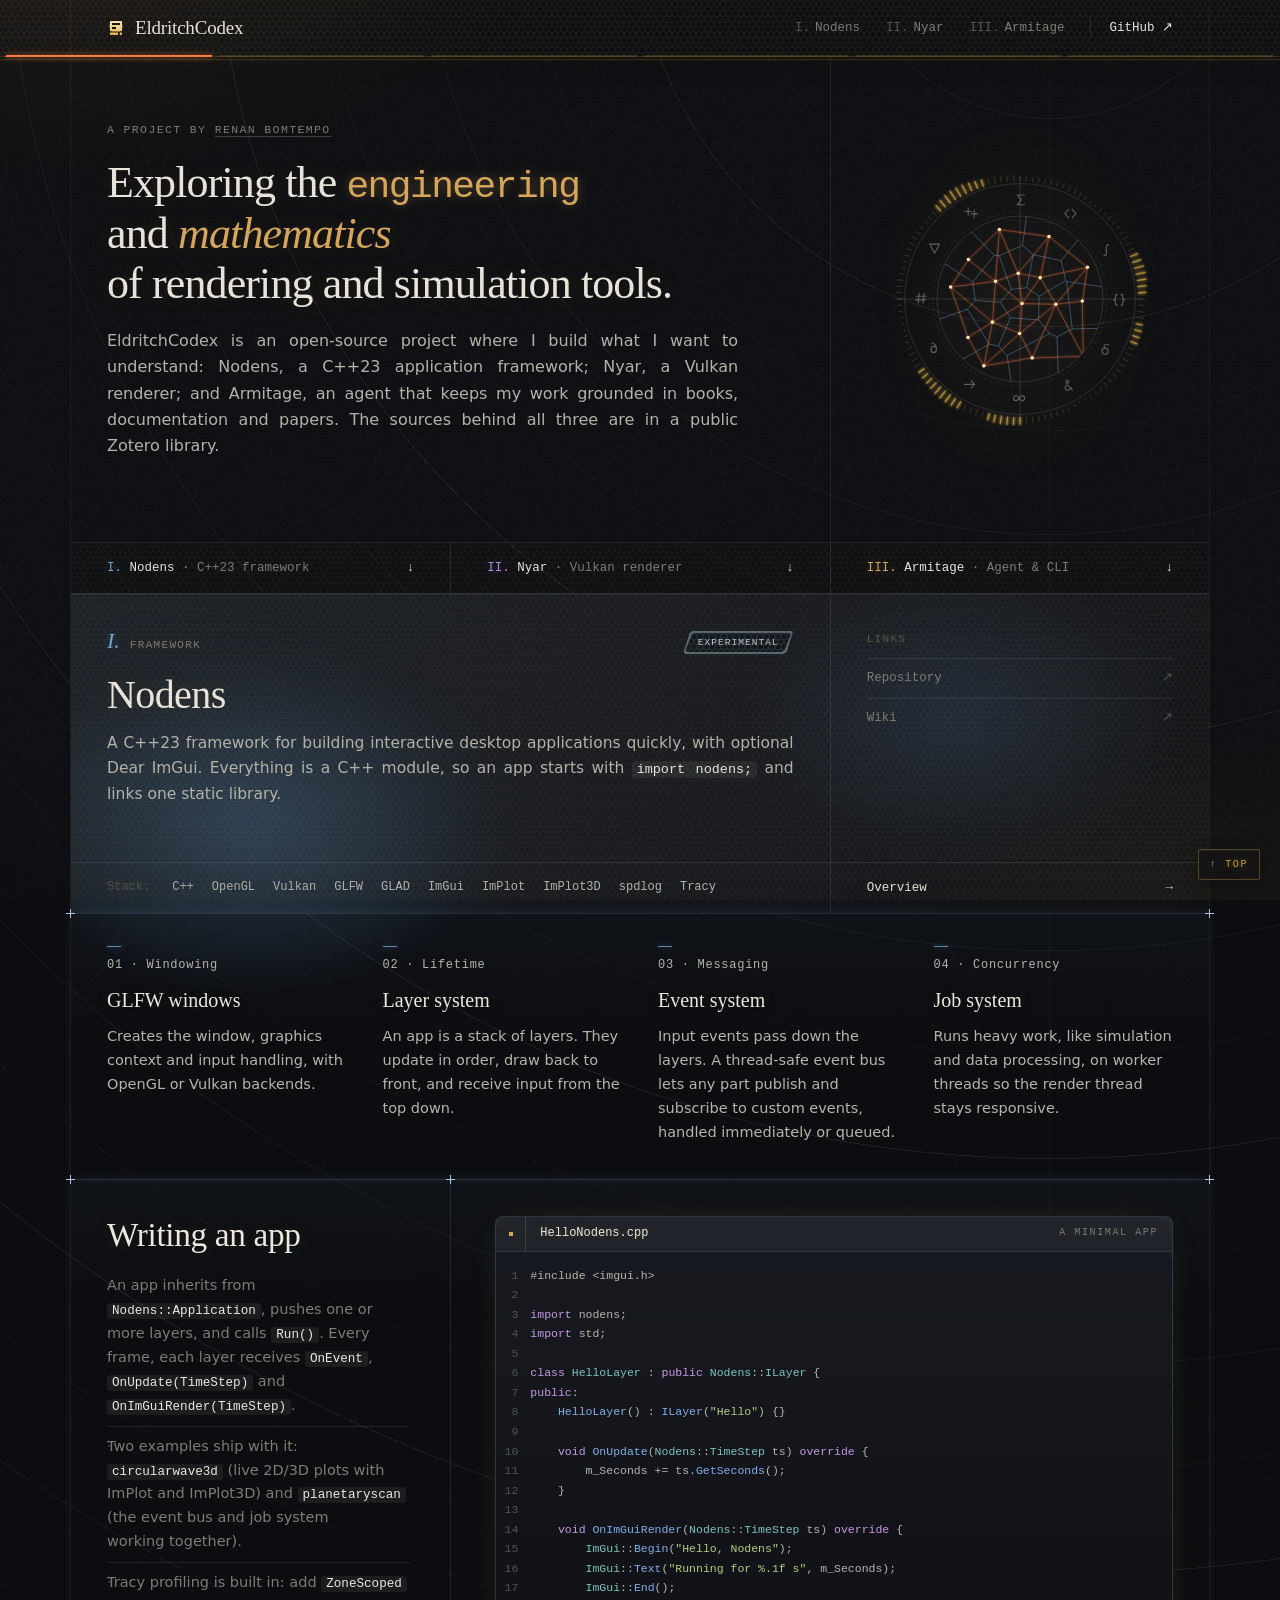
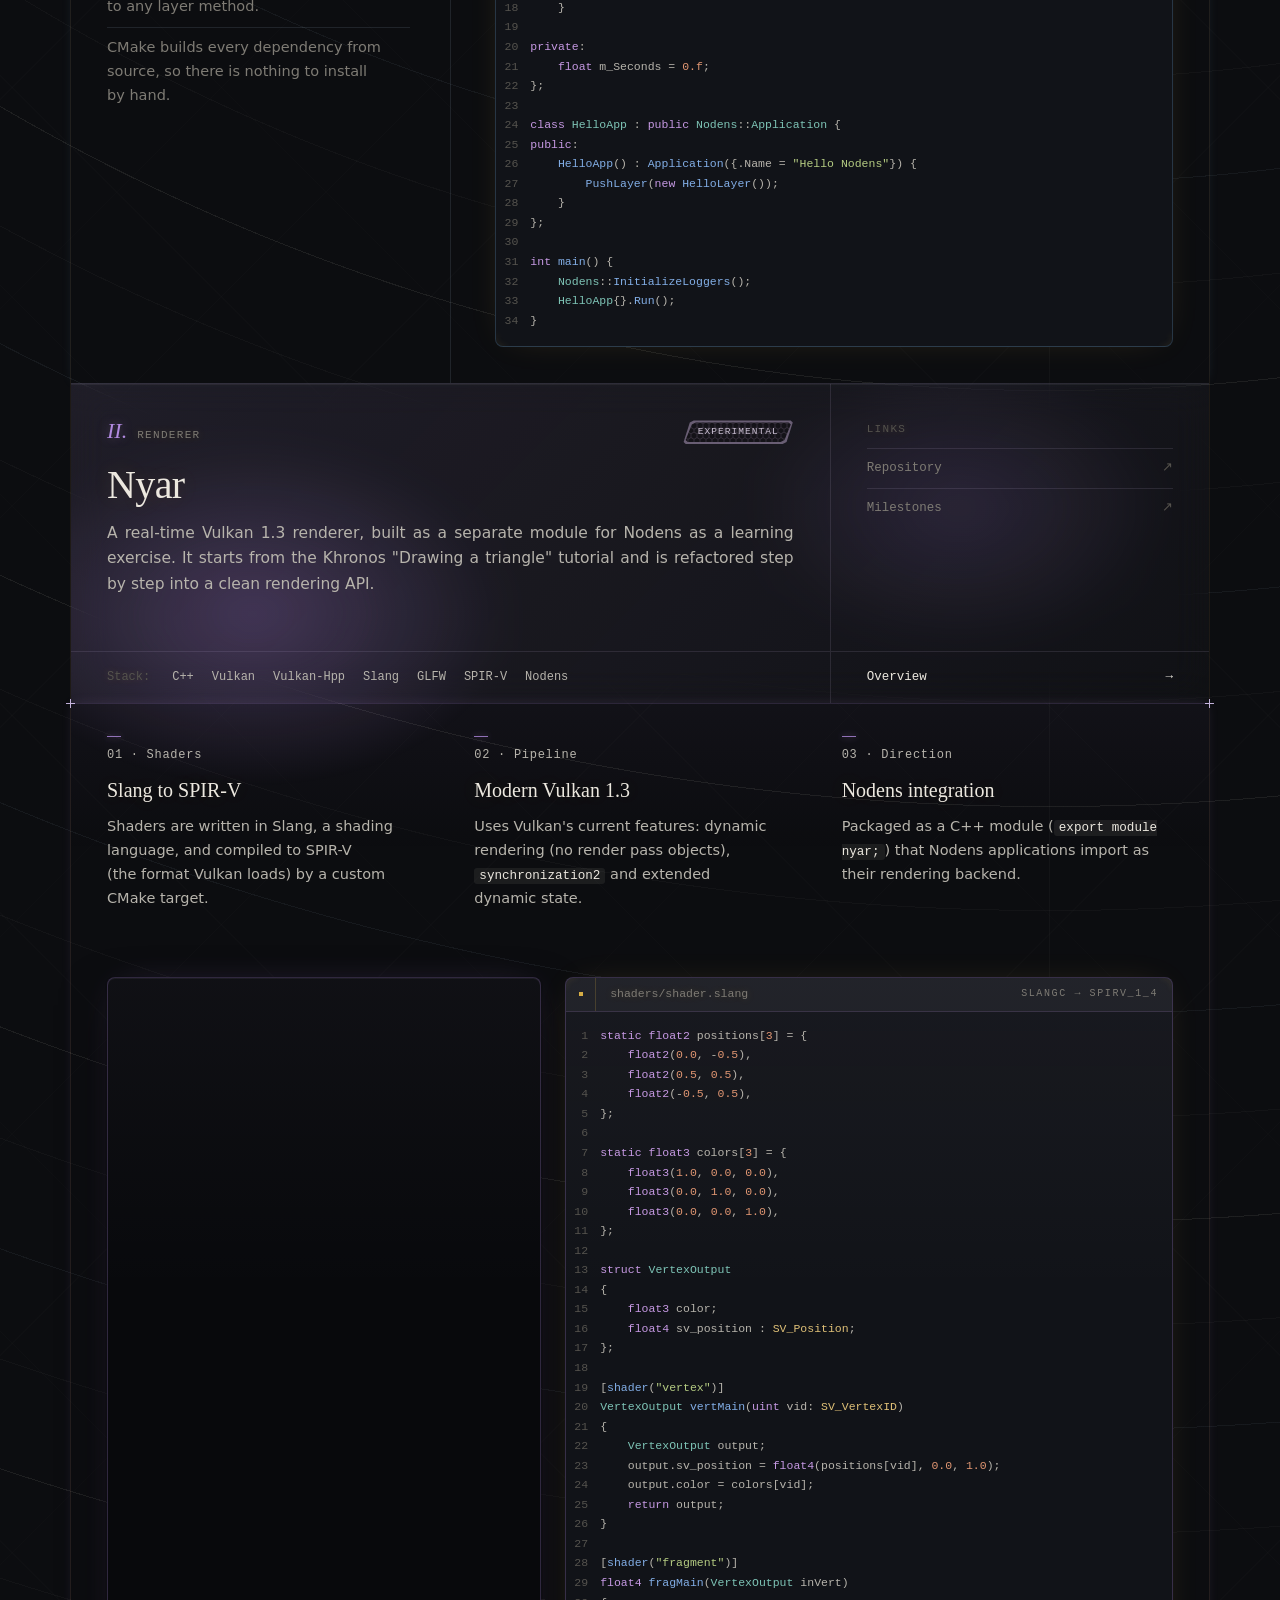
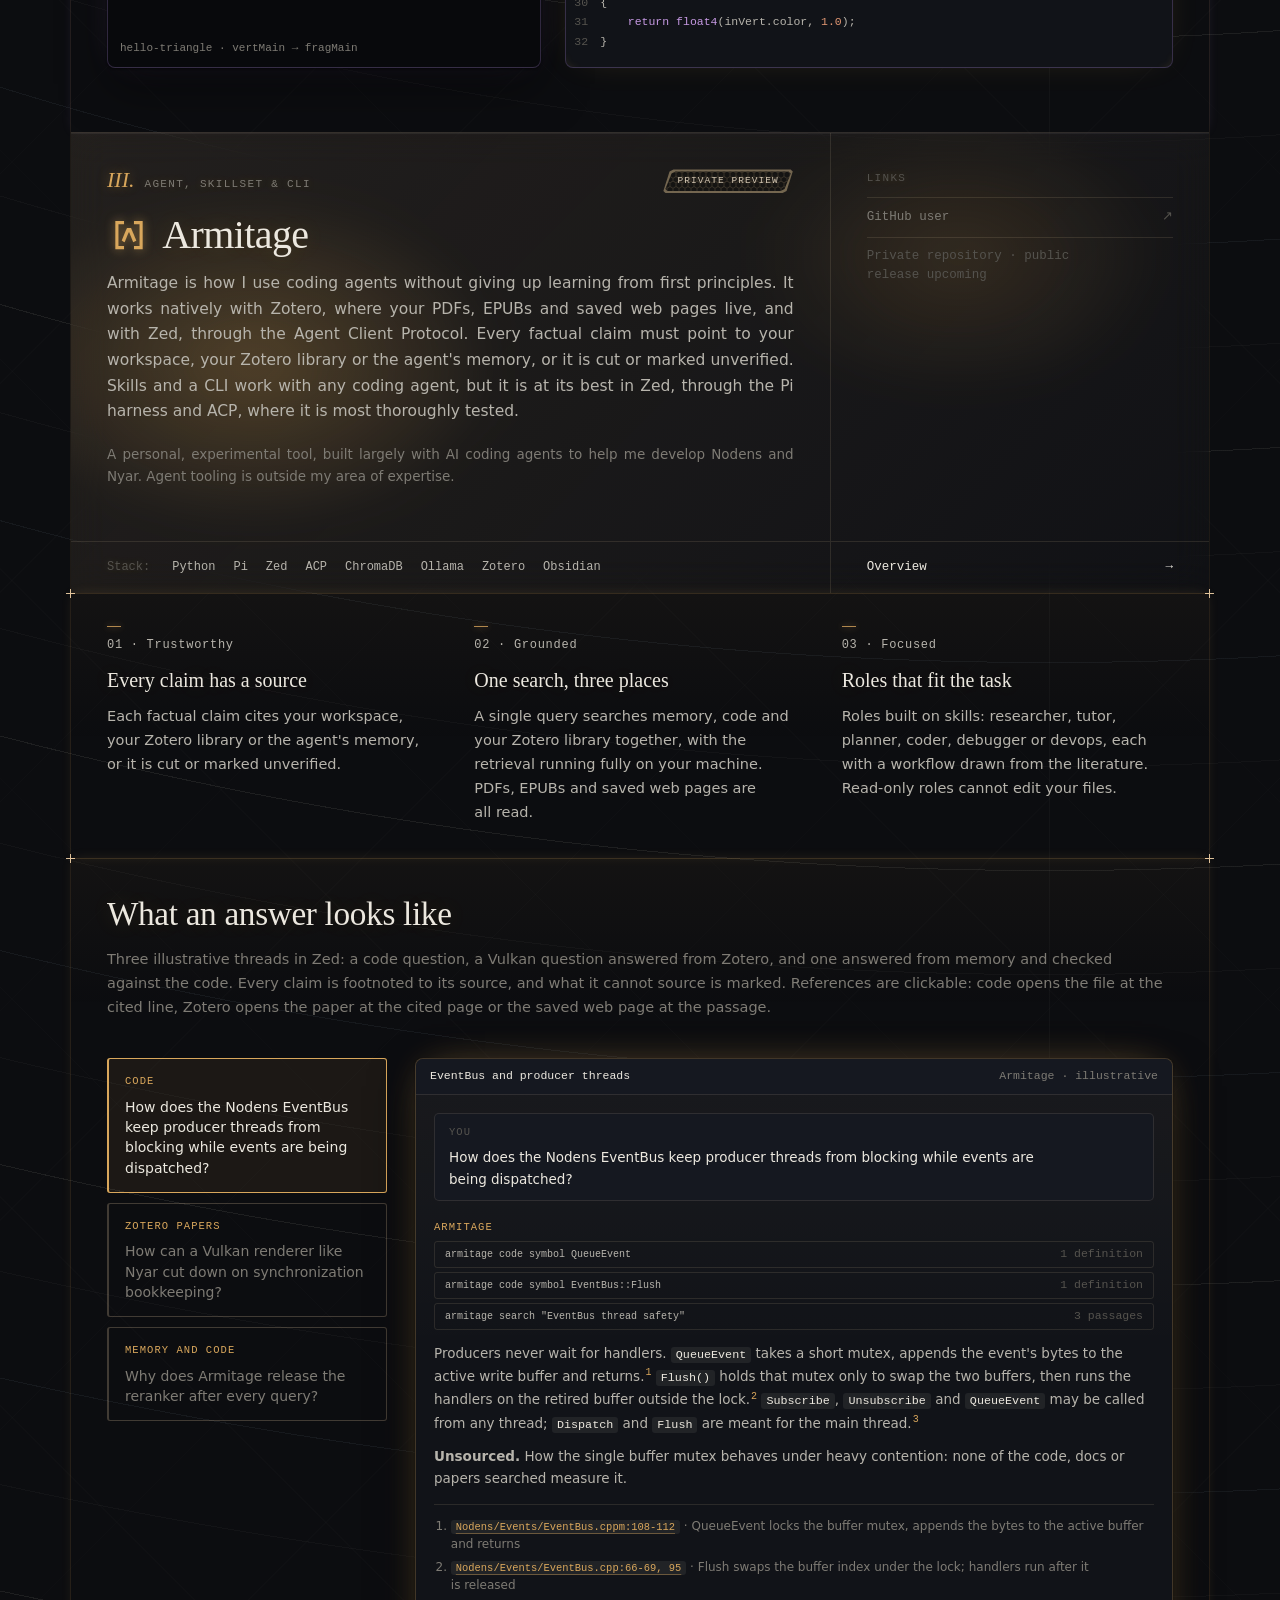
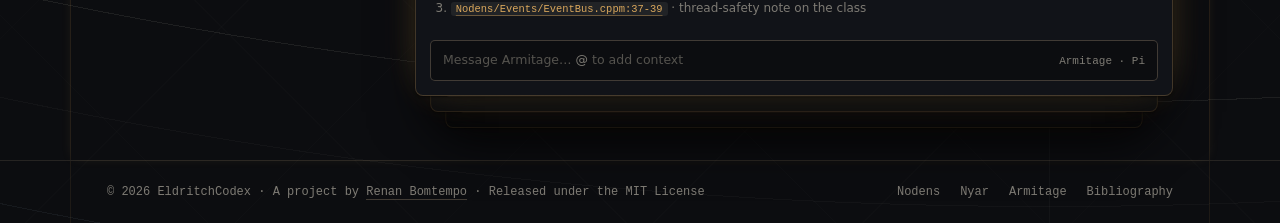
==== commit 8c05d28f: "feat(site): VFD honeycomb styling, new avatar and mark, bibliography link, cleanup - Honeycomb mesh " ====
--- a/index.html
+++ b/index.html
@@ -10,15 +10,15 @@
         content="default-src 'self'; script-src 'self' https://www.googletagmanager.com; style-src 'self' https://fonts.googleapis.com; font-src https://fonts.gstatic.com; img-src 'self' data: https://*.doubleclick.net https://www.google.com.br https://www.googletagmanager.com https://*.google-analytics.com https://*.analytics.google.com https://analytics.google.com https://www.google.com; connect-src 'self' https://*.doubleclick.net https://www.google.com.br https://*.google-analytics.com https://*.analytics.google.com https://analytics.google.com https://*.googletagmanager.com https://www.google.com; frame-src https://www.googletagmanager.com; object-src 'none'; base-uri 'self'; form-action 'none'">
     <meta name="referrer" content="strict-origin-when-cross-origin">
 
-    <script src="js/gtm.js?v=54" defer></script>
+    <script src="js/gtm.js?v=76" defer></script>
 
     <link rel="preconnect" href="https://fonts.googleapis.com">
     <link rel="preconnect" href="https://fonts.gstatic.com" crossorigin>
     <link href="https://fonts.googleapis.com/css2?family=Fraunces:ital,opsz,wght@0,9..144,300..600;1,9..144,300..600&family=IBM+Plex+Mono:wght@400;500&family=IBM+Plex+Sans:wght@400;500&display=swap"
         rel="stylesheet" media="print" id="google-fonts">
     <noscript><link href="https://fonts.googleapis.com/css2?family=Fraunces:ital,opsz,wght@0,9..144,300..600;1,9..144,300..600&family=IBM+Plex+Mono:wght@400;500&family=IBM+Plex+Sans:wght@400;500&display=swap" rel="stylesheet"></noscript>
-    <link rel="stylesheet" href="css/style.css?v=54">
-    <link rel="stylesheet" href="css/vfd.css?v=54">
+    <link rel="stylesheet" href="css/style.css?v=76">
+    <link rel="stylesheet" href="css/vfd.css?v=76">
     <link rel="icon" href="assets/favicon.svg" type="image/svg+xml">
 
     <title>EldritchCodex</title>
@@ -147,7 +147,8 @@
                 <p>
                     EldritchCodex is an open-source project where I build what I want to understand: Nodens, a
                     C++23 application framework; Nyar, a Vulkan renderer; and Armitage, an agent that keeps my
-                    work grounded in books, documentation and papers.
+                    work grounded in books, documentation and papers. The sources behind all three are in a
+                    <a href="https://www.zotero.org/groups/6489354/eldritchcodex" target="_blank" rel="noopener">public Zotero library</a>.
                 </p>
             </div>
 
@@ -438,6 +439,8 @@
                 <aside class="cell col-4 chapter-aside" aria-label="Armitage links">
                     <span class="aside-label">Links</span>
                     <ul class="chapter-links">
+                        <li><a href="https://github.com/armitage-agent" target="_blank"
+                                rel="noopener">GitHub user</a></li>
                         <li class="is-note">Private repository · public release upcoming</li>
                     </ul>
                 </aside>
@@ -689,6 +692,7 @@
                 <a href="nodens/">Nodens</a>
                 <a href="nyar/">Nyar</a>
                 <a href="armitage/">Armitage</a>
+                <a href="https://www.zotero.org/groups/6489354/eldritchcodex" target="_blank" rel="noopener">Bibliography</a>
             </div>
         </div>
     </footer>
@@ -809,11 +813,11 @@
 endfunction()
 </script>
 
-    <script src="js/bg-field.js?v=54" defer></script>
-    <script src="js/astrolabe.js?v=54" defer></script>
-    <script src="js/zed-deck.js?v=54" defer></script>
-    <script src="js/main.js?v=54" defer></script>
-    <script src="js/vfd.js?v=54" defer></script>
+    <script src="js/bg-field.js?v=76" defer></script>
+    <script src="js/astrolabe.js?v=76" defer></script>
+    <script src="js/zed-deck.js?v=76" defer></script>
+    <script src="js/main.js?v=76" defer></script>
+    <script src="js/vfd.js?v=76" defer></script>
 </body>
 
 </html>
--- a/css/style.css
+++ b/css/style.css
@@ -168,10 +168,6 @@
     border-top: 0;
 }
 
-.col-3 {
-    grid-column: span 3;
-}
-
 .col-4 {
     grid-column: span 4;
 }
@@ -180,20 +176,12 @@
     grid-column: span 5;
 }
 
-.col-6 {
-    grid-column: span 6;
-}
-
 .col-7 {
     grid-column: span 7;
 }
 
 .col-8 {
     grid-column: span 8;
-}
-
-.col-12 {
-    grid-column: span 12;
 }
 
 .cell {
@@ -203,14 +191,6 @@
 
 .cell+.cell {
     border-left: 1px solid var(--rule);
-}
-
-.cell--compact {
-    padding: 26px 28px;
-}
-
-.cell--flush {
-    padding: 0;
 }
 
 /* ---------- Header ------------------------------------------------------ */
@@ -355,22 +335,6 @@
     color: var(--text);
 }
 
-.hero-copy .hero-note {
-    margin: -12px 0 28px;
-    max-width: 62ch;
-    font-size: 13.5px;
-    color: var(--muted);
-}
-
-.hero-links {
-    display: flex;
-    gap: 20px;
-    align-items: center;
-    flex-wrap: wrap;
-    font-family: var(--font-mono);
-    font-size: 12.5px;
-}
-
 .btn {
     display: inline-flex;
     align-items: center;
@@ -390,15 +354,6 @@
     border-color: rgba(var(--ink-rgb), 0.38);
 }
 
-.link-quiet {
-    color: var(--muted);
-    transition: color 0.15s;
-}
-
-.link-quiet:hover {
-    color: var(--ink);
-}
-
 .hero-art {
     display: grid;
     place-items: center;
@@ -411,31 +366,10 @@
     height: auto;
 }
 
-.astrolabe .spin-slow {
-    transform-origin: 160px 160px;
-    animation: turn 90s linear infinite;
-}
-
-.astrolabe .spin-rev {
-    transform-origin: 160px 160px;
-    animation: turn-rev 60s linear infinite;
-}
-
-/* The square turns faster than the triangles, the dashed ring slowest and against them. */
-.astrolabe .spin-fast {
-    transform-origin: 160px 160px;
-    animation: turn 38s linear infinite;
-}
-
+/* The dashed ring turns slowly, against the rest of the wheel. */
 .astrolabe .spin-ring {
     transform-origin: 160px 160px;
     animation: turn-rev 150s linear infinite;
-}
-
-@keyframes turn {
-    to {
-        transform: rotate(360deg);
-    }
 }
 
 @keyframes turn-rev {
@@ -758,54 +692,6 @@
 
 /* ---------- Index cards (4 + 4 + 4) ------------------------------------- */
 
-.index-card {
-    display: flex;
-    flex-direction: column;
-    gap: 8px;
-    transition: background 0.18s;
-}
-
-.index-card:hover {
-    background: rgba(var(--ink-rgb), 0.02);
-}
-
-.index-meta {
-    display: flex;
-    justify-content: space-between;
-    font-family: var(--font-mono);
-    font-size: 11.5px;
-    color: var(--muted);
-}
-
-.index-card h2 {
-    margin: 2px 0 0;
-    font-family: var(--font-display);
-    font-weight: 400;
-    font-size: 23px;
-    color: var(--ink);
-    display: flex;
-    align-items: baseline;
-    justify-content: space-between;
-}
-
-.index-card h2 .arrow {
-    font-family: var(--font-mono);
-    font-size: 14px;
-    color: var(--dim);
-    transition: transform 0.2s, color 0.2s;
-}
-
-.index-card:hover h2 .arrow {
-    transform: translate(2px, 2px);
-    color: var(--ink);
-}
-
-.index-card p {
-    margin: 0;
-    font-size: 13.5px;
-    color: var(--text);
-}
-
 /* ---------- Project chapters -------------------------------------------- */
 
 .chapter[data-tone="nodens"],
@@ -1045,28 +931,6 @@
     margin: 0 0 18px;
 }
 
-.pillar .idx {
-    font-family: var(--font-mono);
-    font-size: 11px;
-    color: var(--tone);
-    display: block;
-    margin-bottom: 6px;
-}
-
-.pillar h4 {
-    margin: 0 0 6px;
-    font-family: var(--font-display);
-    font-weight: 400;
-    font-size: 17px;
-    color: var(--ink);
-}
-
-.pillar p {
-    margin: 0;
-    font-size: 13.5px;
-    color: var(--text);
-}
-
 .notes {
     margin: 0;
     padding: 0;
@@ -1117,32 +981,6 @@
     font-family: var(--font-mono);
     font-size: 11.5px;
     color: var(--muted);
-}
-
-.figure-tabs {
-    display: flex;
-    gap: 4px;
-    flex-wrap: wrap;
-}
-
-.figure-tab {
-    background: none;
-    border: 1px solid transparent;
-    border-radius: 2px;
-    padding: 2px 9px;
-    font: inherit;
-    color: var(--muted);
-    cursor: pointer;
-}
-
-.figure-tab:hover {
-    color: var(--ink);
-}
-
-.figure-tab.active {
-    color: var(--ink);
-    background: var(--surface);
-    border-color: var(--rule-strong);
 }
 
 .code,
@@ -1359,29 +1197,6 @@
     white-space: normal;
 }
 
-.table-head {
-    padding: 22px var(--pad-x) 4px;
-}
-
-.table-head--row {
-    padding: 20px 28px;
-}
-
-.table-head h3 {
-    margin: 0 0 6px;
-}
-
-.table-head p {
-    margin: 0;
-    font-size: 13.5px;
-    color: var(--muted);
-}
-
-.table-head p strong {
-    font-weight: 500;
-    color: var(--text);
-}
-
 .skill-filters {
     display: flex;
     flex-wrap: wrap;
@@ -1432,46 +1247,7 @@
     color: var(--text);
 }
 
-.ledger-note {
-    margin: 0;
-    padding: 13px var(--pad-x) 15px;
-    border-top: 1px solid var(--rule);
-    font-size: 13px;
-    color: var(--muted);
-}
-
 /* ---------- Shared Dev Container row ------------------------------------ */
-
-.pull-box {
-    display: flex;
-    align-items: center;
-    justify-content: space-between;
-    gap: 12px;
-    padding: 10px 12px 10px 14px;
-    border: 1px solid var(--rule-strong);
-    border-radius: 3px;
-    background: var(--surface);
-    font-family: var(--font-mono);
-    font-size: 12px;
-    color: var(--ink);
-    overflow-x: auto;
-}
-
-.pull-box button {
-    flex: none;
-    border: 1px solid var(--rule-strong);
-    background: var(--surface-2);
-    color: #8f8b83;
-    font: inherit;
-    font-size: 11px;
-    padding: 2px 8px;
-    border-radius: 2px;
-    cursor: pointer;
-}
-
-.pull-box button:hover {
-    color: var(--ink);
-}
 
 /* ---------- Footer ------------------------------------------------------ */
 
@@ -1519,10 +1295,8 @@
         --hub-x: 50%;
     }
 
-    .col-3,
     .col-4,
     .col-5,
-    .col-6,
     .col-7,
     .col-8 {
         grid-column: span 12;
@@ -1571,11 +1345,7 @@
         scroll-behavior: auto;
     }
 
-    .astrolabe .spin-slow,
-    .astrolabe .spin-rev,
-    .astrolabe .spin-fast,
-    .astrolabe .spin-ring,
-    .astrolabe .spin-glyph {
+    .astrolabe .spin-ring {
         animation: none;
     }
 }
@@ -1583,15 +1353,6 @@
 /* Utilities replacing former inline styles (kept CSP-friendly) */
 .flush-text {
     margin: 0;
-}
-
-.cell--center {
-    display: flex;
-    align-items: center;
-}
-
-.cell--center .pull-box {
-    width: 100%;
 }
 
 /* Visually hidden, still read by screen readers and crawlers */
@@ -1608,25 +1369,6 @@
 }
 
 /* Honest-context note under a chapter header */
-.callout {
-    border-left: 2px solid var(--tone);
-}
-
-.callout-label {
-    display: block;
-    margin-bottom: 6px;
-    font-family: var(--font-mono);
-    font-size: 11px;
-    letter-spacing: 0.12em;
-    text-transform: uppercase;
-    color: var(--tone);
-}
-
-.callout p {
-    margin: 0;
-    font-size: 14px;
-    color: var(--text);
-}
 
 /* Back link on a project page. */
 .crumb {
@@ -1676,20 +1418,7 @@
     border-top: 0;
 }
 
-.step-num {
-    display: grid;
-    place-items: center;
-    width: 32px;
-    height: 32px;
-    border: 1px solid var(--tone, var(--armitage));
-    border-radius: 50%;
-    font-family: var(--font-mono);
-    font-size: 12px;
-    color: var(--tone, var(--armitage));
-}
-
-.steps h4,
-.pipeline .stage-name {
+.steps h4 {
     margin: 4px 0 4px;
     font-family: var(--font-display);
     font-size: 18px;
@@ -1742,16 +1471,6 @@
     line-height: 1;
 }
 
-.pipeline .stage-name {
-    display: block;
-    font-family: var(--font-mono);
-    font-size: 12px;
-    letter-spacing: 0.1em;
-    text-transform: uppercase;
-    color: var(--tone, var(--armitage));
-    margin-bottom: 8px;
-}
-
 @media (max-width: 960px) {
     .pipeline {
         grid-template-columns: minmax(0, 1fr);
@@ -1992,11 +1711,6 @@
     margin-bottom: 14px;
 }
 
-.sect-cta {
-    padding: 36px var(--pad-x) 8px;
-    border-top: 1px solid var(--rule);
-}
-
 .chapter+.chapter {
     margin-top: 72px;
 }
@@ -2019,13 +1733,6 @@
     bottom: 6px;
     width: 1px;
     background: var(--rule-strong);
-}
-
-.step-num {
-    background: none;
-    border-color: var(--rule-strong);
-    color: var(--ink);
-    font-weight: 400;
 }
 
 .steps h4 {
@@ -2133,10 +1840,6 @@
 
 .s-ink35 {
     stroke: rgba(var(--ink-rgb), 0.35);
-}
-
-.f-ink {
-    fill: rgb(var(--ink-rgb));
 }
 
 /* ---------- Product-page nudges ------------------------------------------ */
@@ -2344,9 +2047,6 @@
 /* ---------- Buttons: one left edge, one rhythm ----------------------------- */
 
 /* The overview button sits in its own ruled strip, on the content's left edge. */
-.sect-cta {
-    padding: 22px var(--pad-x) 26px;
-}
 
 .chapter+.chapter {
     margin-top: 48px;
@@ -2364,9 +2064,6 @@
 }
 
 /* The hero button keeps a steady distance below the intro text. */
-.hero-links {
-    margin-top: 8px;
-}
 
 /* ---------- Label hierarchy: category labels, skill names, group headings --- */
 
@@ -2540,8 +2237,7 @@
 
 .figure,
 .stage-box,
-.zed,
-.pull-box {
+.zed {
     border-color: rgba(var(--glow-rgb), 0.24);
     background-image: linear-gradient(180deg, rgba(var(--warm-rgb), 0.035), transparent 46%);
 }
@@ -2604,15 +2300,6 @@
 .skill-filter[aria-pressed="true"] {
     border-color: rgba(var(--glow-rgb), 0.55);
     box-shadow: 0 0 14px -5px rgba(var(--glow-rgb), 0.45), inset 0 0 12px -8px rgba(var(--glow-rgb), 0.5);
-}
-
-.figure-tab.active {
-    border-color: rgba(var(--glow-rgb), 0.4);
-    box-shadow: 0 0 12px -6px rgba(var(--glow-rgb), 0.5);
-}
-
-.pull-box button:hover {
-    box-shadow: 0 0 12px -4px rgba(var(--glow-rgb), 0.5);
 }
 
 /* ---------- Icons and marks ---------------------------------------------- */
@@ -2847,7 +2534,6 @@
 .tui .tb,
 .tui .tbold { font-weight: 500; }
 .tui .tg { color: #68ab96; }
-.tui .tu { color: #e6e2db; }
 .tui .tf { color: #89b4ea; }
 .tui .c1 { color: #d7875f; }
 .tui .c2 { color: #afaf5f; }
@@ -2898,26 +2584,6 @@
     padding: 10px 14px 14px;
 }
 
-.zp-card {
-    display: grid;
-    gap: 2px;
-    padding: 10px 12px;
-    border: 1px solid #2b2e35;
-    border-radius: 6px;
-    background: #16181c;
-}
-
-
-
-.zp-sec {
-    margin-top: 8px;
-}
-
-.zpl {
-    display: flex;
-    white-space: pre;
-}
-
 
 
 .zp-user {
@@ -2927,34 +2593,6 @@
     background: #272a31;
 }
 
-.zp-ok { color: #98c379; }
-.zp-now { color: #e5c07b; }
-
-.zp-actions {
-    display: flex;
-    gap: 8px;
-    margin-top: 6px;
-}
-
-.zp-btn {
-    padding: 1px 12px;
-    border: 1px solid #3a3e47;
-    border-radius: 4px;
-}
-
-.zp-btn--main {
-    background: #2b3a55;
-    border-color: #4a6aa5;
-    color: #dbe6ff;
-}
-
-.zp-link {
-    color: #61afef;
-    text-decoration: underline;
-}
-
-.zp-fn { color: #61afef; }
-
 .zp-input {
     display: grid;
     gap: 22px;
@@ -2982,18 +2620,6 @@
     border-radius: 4px;
     background: #2b2e35;
     color: #7b808a;
-}
-
-.zp-msg {
-    white-space: normal;
-}
-
-.zp-notes {
-    gap: 0;
-}
-
-.zp-notes .zp-fn {
-    margin-right: 1ch;
 }
 
 .zp-tools-list {
@@ -3106,11 +2732,6 @@
     color: #e6e2db;
 }
 
-.tui .tmt {
-    background: #2b2622;
-}
-
-.tui .tmt b,
 .tui .tmu i {
     font-weight: 500;
 }
--- a/css/vfd.css
+++ b/css/vfd.css
@@ -4,6 +4,9 @@
    ========================================================================== */
 
 :root {
+    /* The honeycomb mesh of a VFD grid, as a tile: 6 x 10.4 px, in the display colour. */
+    --hex-12: url("data:image/svg+xml,%3Csvg xmlns='http://www.w3.org/2000/svg' viewBox='0 0 6 10.392'%3E%3Cpath d='M0 1.732L3.0 0L6 1.732V5.196L3.0 6.928L0 5.196Z M3.0 6.928V10.392' fill='none' stroke='%23f6c64a' stroke-opacity='0.14' stroke-width='0.5'/%3E%3C/svg%3E");
+    --hex-08: url("data:image/svg+xml,%3Csvg xmlns='http://www.w3.org/2000/svg' viewBox='0 0 6 10.392'%3E%3Cpath d='M0 1.732L3.0 0L6 1.732V5.196L3.0 6.928L0 5.196Z M3.0 6.928V10.392' fill='none' stroke='%23f6c64a' stroke-opacity='0.1' stroke-width='0.5'/%3E%3C/svg%3E");
     --vfd-rgb: 246, 198, 74;
     --vfd: rgb(var(--vfd-rgb));
     --vfd-hot-rgb: 255, 122, 69;
@@ -25,14 +28,6 @@
 .sub-label,
 .figure-bar>span:first-child {
     text-shadow: 0 0 8px rgba(var(--vfd-rgb), 0.18);
-}
-
-/* Status tags are slanted, like the tags on the front of an old amplifier. */
-.chapter-kicker .tag {
-    transform: skewX(-14deg);
-    padding: 2px 10px;
-    background-color: color-mix(in srgb, var(--tone) 12%, rgba(12, 13, 16, 0.85));
-    box-shadow: 0 0 8px -4px color-mix(in srgb, var(--tone) 50%, transparent);
 }
 
 .figure,
@@ -252,10 +247,9 @@
 
 /* One fine dot mesh sits fixed to the screen, like the glass of an old display, and shows only inside
    these parts: it stays still while they scroll past (background-attachment: fixed). */
-.to-top,
-.vfd-meter-info {
-    background-image: radial-gradient(rgba(var(--vfd-rgb), 0.12) 0.6px, transparent 1px);
-    background-size: 3px 3px;
+.to-top {
+    background-image: var(--hex-12);
+    background-size: 6px 10.392px;
     background-attachment: fixed;
 }
 
@@ -274,8 +268,8 @@
 .hero-project:hover,
 .crumb a,
 .crumb a:hover {
-    background-image: radial-gradient(rgba(var(--vfd-rgb), 0.08) 0.6px, transparent 1px);
-    background-size: 3px 3px;
+    background-image: var(--hex-08);
+    background-size: 6px 10.392px;
     background-attachment: fixed;
     transition: background-color 0.18s, color 0.18s;
 }
@@ -336,8 +330,8 @@
 }
 
 .site-header {
-    background-image: radial-gradient(rgba(var(--vfd-rgb), 0.12) 0.6px, transparent 1px);
-    background-size: 3px 3px;
+    background-image: var(--hex-12);
+    background-size: 6px 10.392px;
     background-attachment: fixed;
 }
 
@@ -373,24 +367,12 @@
 /* The project headers carry the same fine dot mesh, a little fainter so the text stays easy to read. */
 .chapter-header {
     background-image:
-        radial-gradient(rgba(var(--vfd-rgb), 0.08) 0.6px, transparent 1px),
+        var(--hex-08),
         linear-gradient(135deg,
             color-mix(in srgb, var(--tone) 8%, rgba(var(--glass-rgb), 0.03)),
             rgba(var(--glass-rgb), 0.02));
-    background-size: 3px 3px, auto;
+    background-size: 6px 10.392px, auto;
     background-attachment: fixed, scroll;
-}
-
-/* ==========================================================================
-   Pixel details: stepped corners.
-   ========================================================================== */
-
-/* Tags get stepped corners, like a sprite, instead of rounded ones. */
-.chapter-kicker .tag {
-    border-radius: 0;
-    clip-path: polygon(0 3px, 3px 3px, 3px 0, calc(100% - 3px) 0, calc(100% - 3px) 3px, 100% 3px,
-            100% calc(100% - 3px), calc(100% - 3px) calc(100% - 3px), calc(100% - 3px) 100%,
-            3px 100%, 3px calc(100% - 3px), 0 calc(100% - 3px));
 }
 
 /* ==========================================================================
@@ -425,3 +407,55 @@
     text-transform: uppercase;
     color: var(--muted);
 }
+
+/* ==========================================================================
+   Status tags as a lit cell of the display: a slanted window with the honeycomb grid in front of a
+   lit label, in a muted tone.
+   ========================================================================== */
+
+.chapter-kicker .tag {
+    /* The tone, greyed: the tag should sit in the page, not shout. */
+    --tag: color-mix(in srgb, var(--tone) 42%, #8c8982);
+    position: relative;
+    isolation: isolate;
+    display: inline-flex;
+    align-items: center;
+    transform: none;
+    padding: 4px 15px 4px 15px;
+    border: 0;
+    border-radius: 0;
+    font-size: 9.5px;
+    font-weight: 500;
+    font-style: normal;
+    letter-spacing: 0.11em;
+    text-transform: uppercase;
+    color: color-mix(in srgb, var(--tag) 55%, #fff);
+    text-shadow: 0 0 6px color-mix(in srgb, var(--tag) 35%, transparent);
+    background: color-mix(in srgb, var(--tag) 62%, transparent);
+    box-shadow: none;
+    clip-path: polygon(7.1px 2px, 11px 0, calc(100% - 3px) 0, calc(100% - 0.9px) 2px, calc(100% - 7.1px) calc(100% - 2px), calc(100% - 11px) 100%, 3px 100%, 0.9px calc(100% - 2px));
+}
+
+/* The window: dark, with a little of the tone. */
+.chapter-kicker .tag::before {
+    content: "";
+    position: absolute;
+    inset: 2px;
+    z-index: -1;
+    clip-path: polygon(7.1px 2px, 11px 0, calc(100% - 3px) 0, calc(100% - 0.9px) 2px, calc(100% - 7.1px) calc(100% - 2px), calc(100% - 11px) 100%, 3px 100%, 0.9px calc(100% - 2px));
+    background: color-mix(in srgb, var(--tag) 8%, #08090b);
+}
+
+/* The grid over the window, in the tone's own light. */
+.chapter-kicker .tag::after {
+    content: "";
+    position: absolute;
+    inset: 2px;
+    z-index: -1;
+    pointer-events: none;
+    clip-path: polygon(7.1px 2px, 11px 0, calc(100% - 3px) 0, calc(100% - 0.9px) 2px, calc(100% - 7.1px) calc(100% - 2px), calc(100% - 11px) 100%, 3px 100%, 0.9px calc(100% - 2px));
+    background: var(--tag);
+    opacity: 0.24;
+    -webkit-mask: url("data:image/svg+xml,%3Csvg xmlns='http://www.w3.org/2000/svg' viewBox='0 0 6 10.392'%3E%3Cpath d='M0 1.732L3.0 0L6 1.732V5.196L3.0 6.928L0 5.196Z M3.0 6.928V10.392' fill='none' stroke='black' stroke-width='0.95'/%3E%3C/svg%3E") 0 0 / 6px 10.392px;
+    mask: url("data:image/svg+xml,%3Csvg xmlns='http://www.w3.org/2000/svg' viewBox='0 0 6 10.392'%3E%3Cpath d='M0 1.732L3.0 0L6 1.732V5.196L3.0 6.928L0 5.196Z M3.0 6.928V10.392' fill='none' stroke='black' stroke-width='0.95'/%3E%3C/svg%3E") 0 0 / 6px 10.392px;
+}
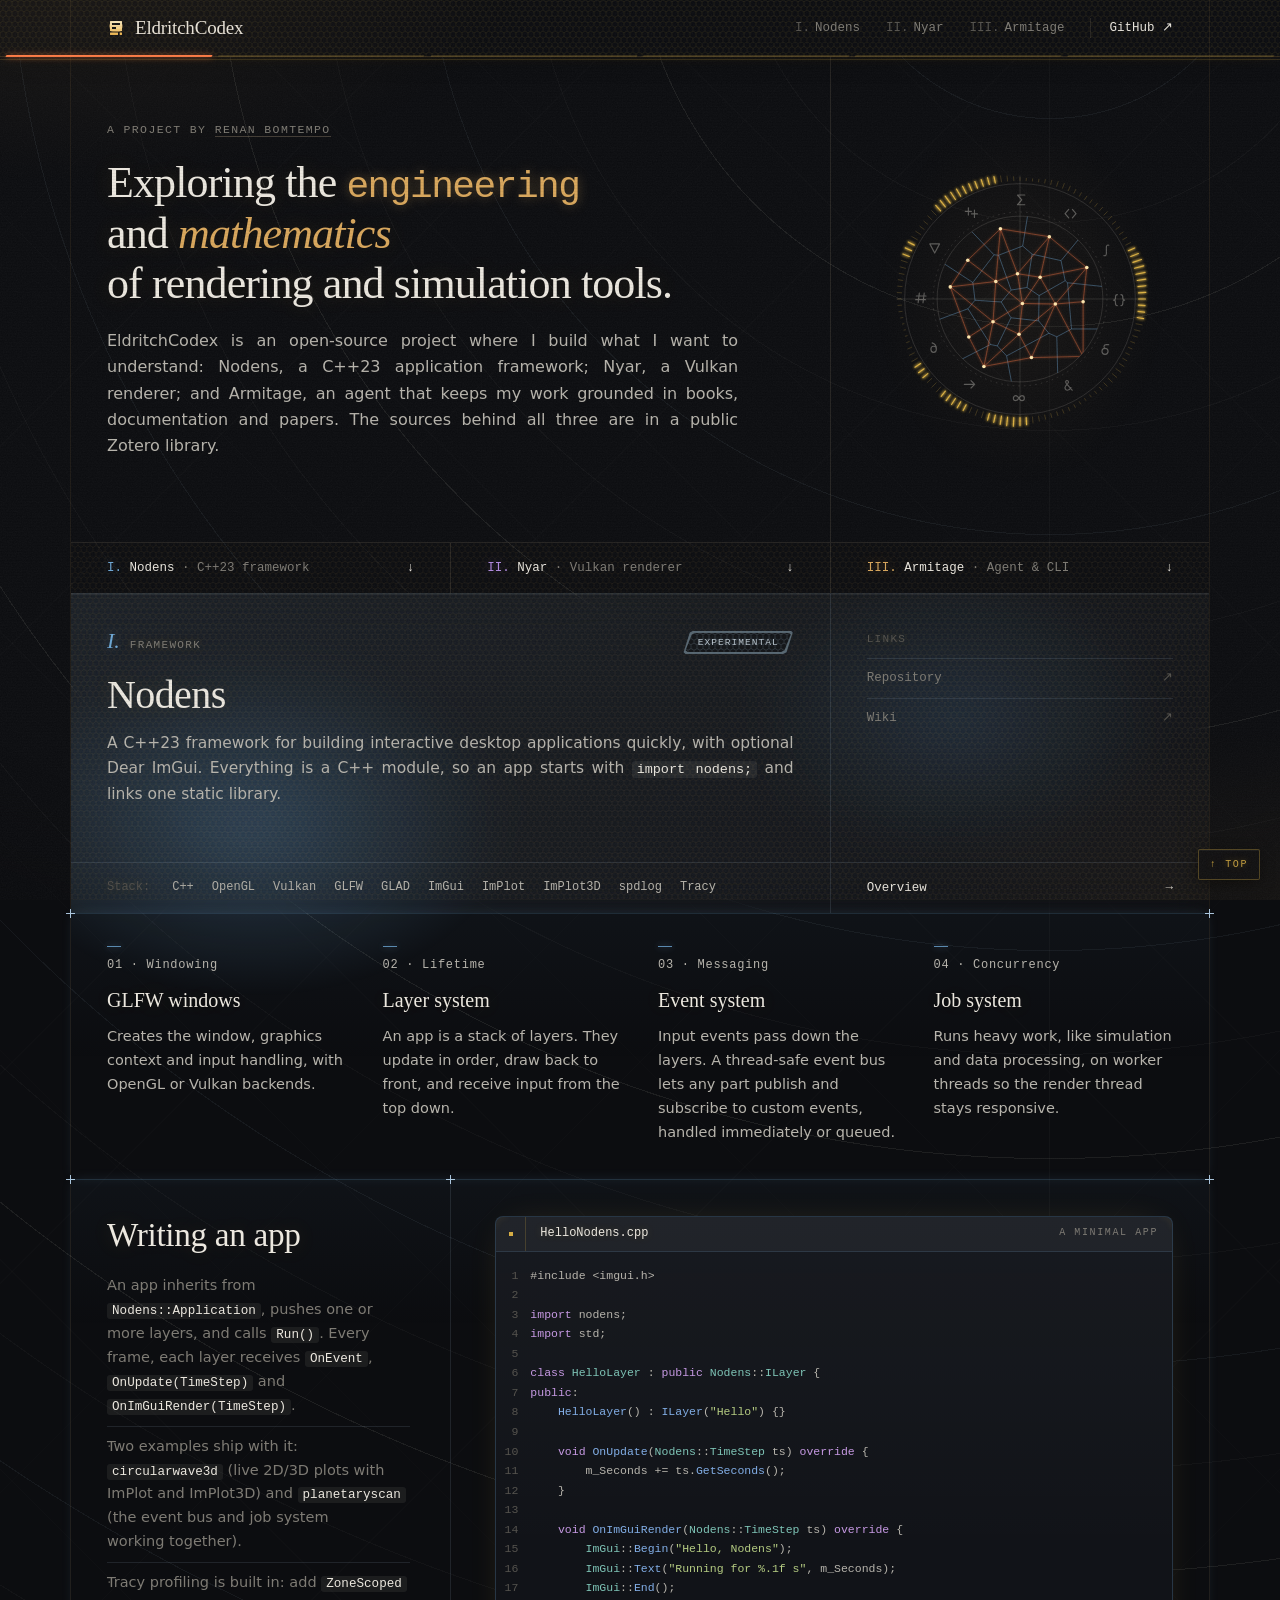
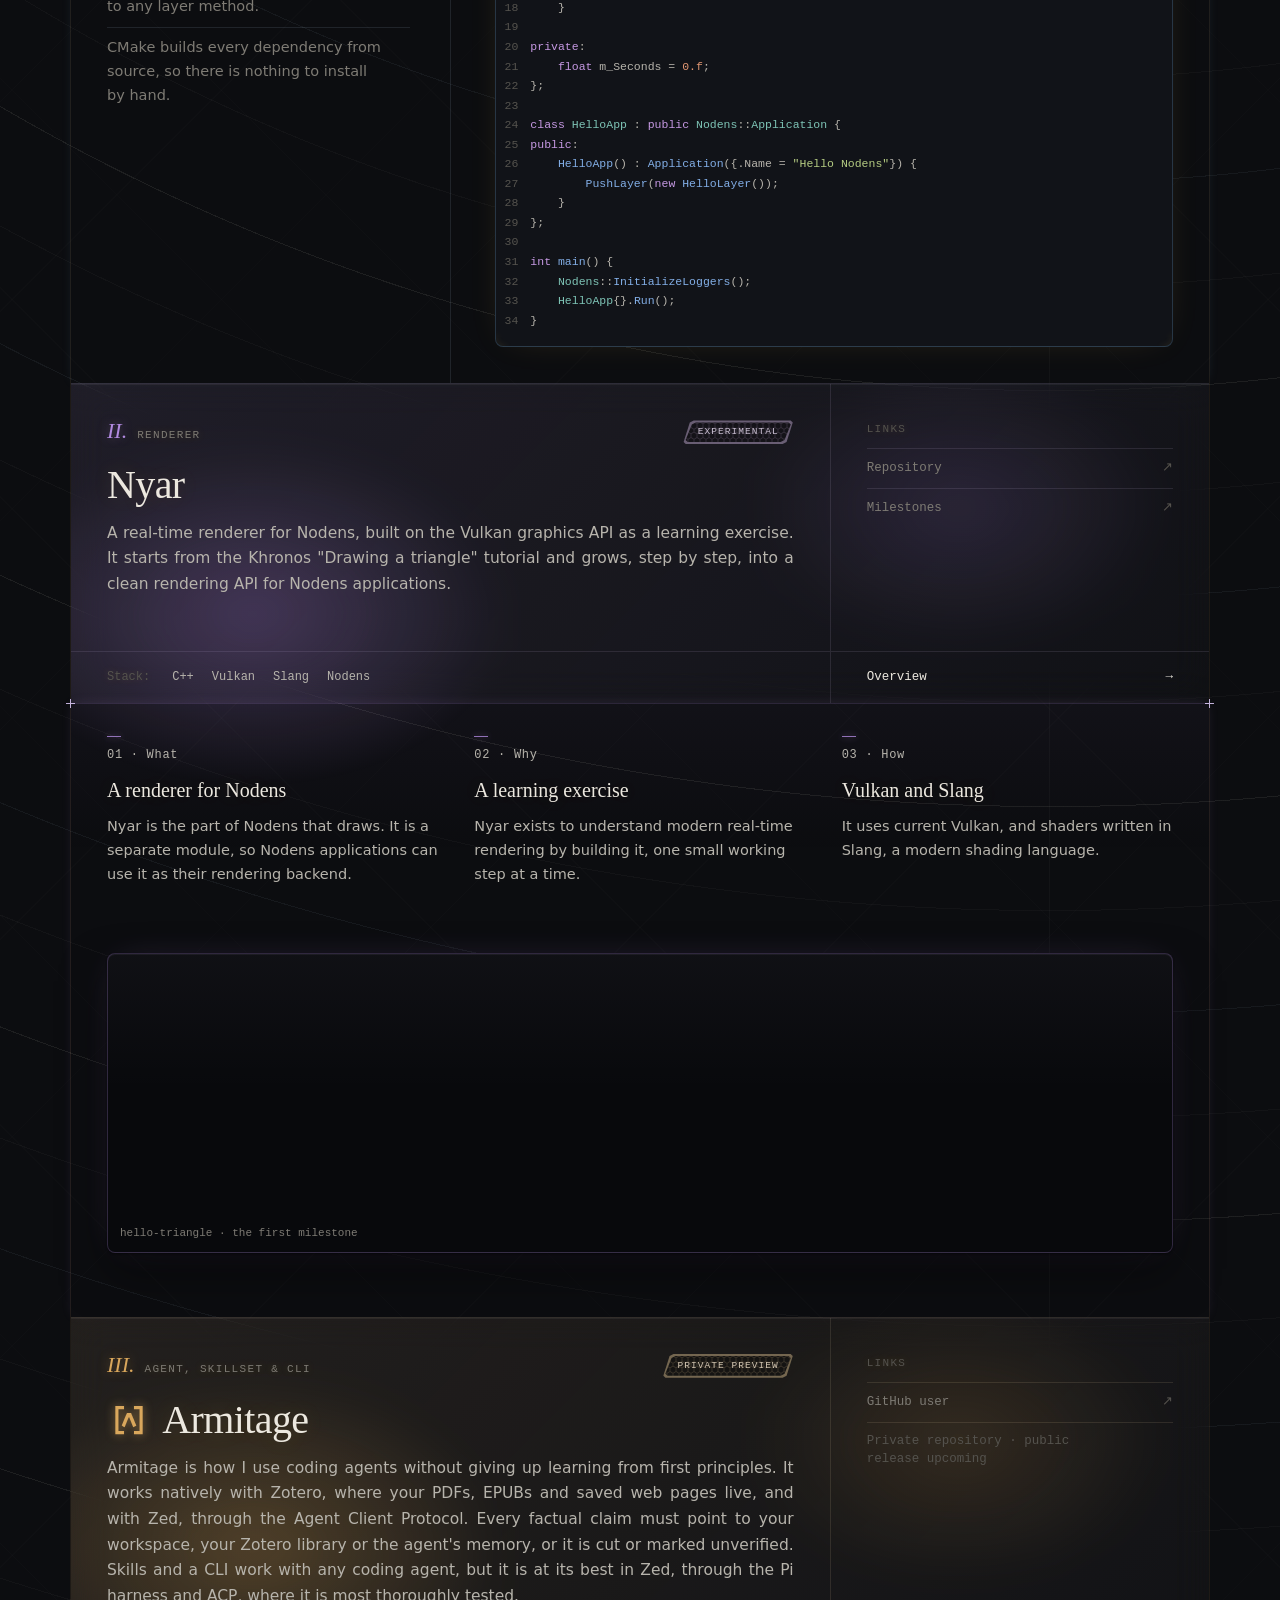
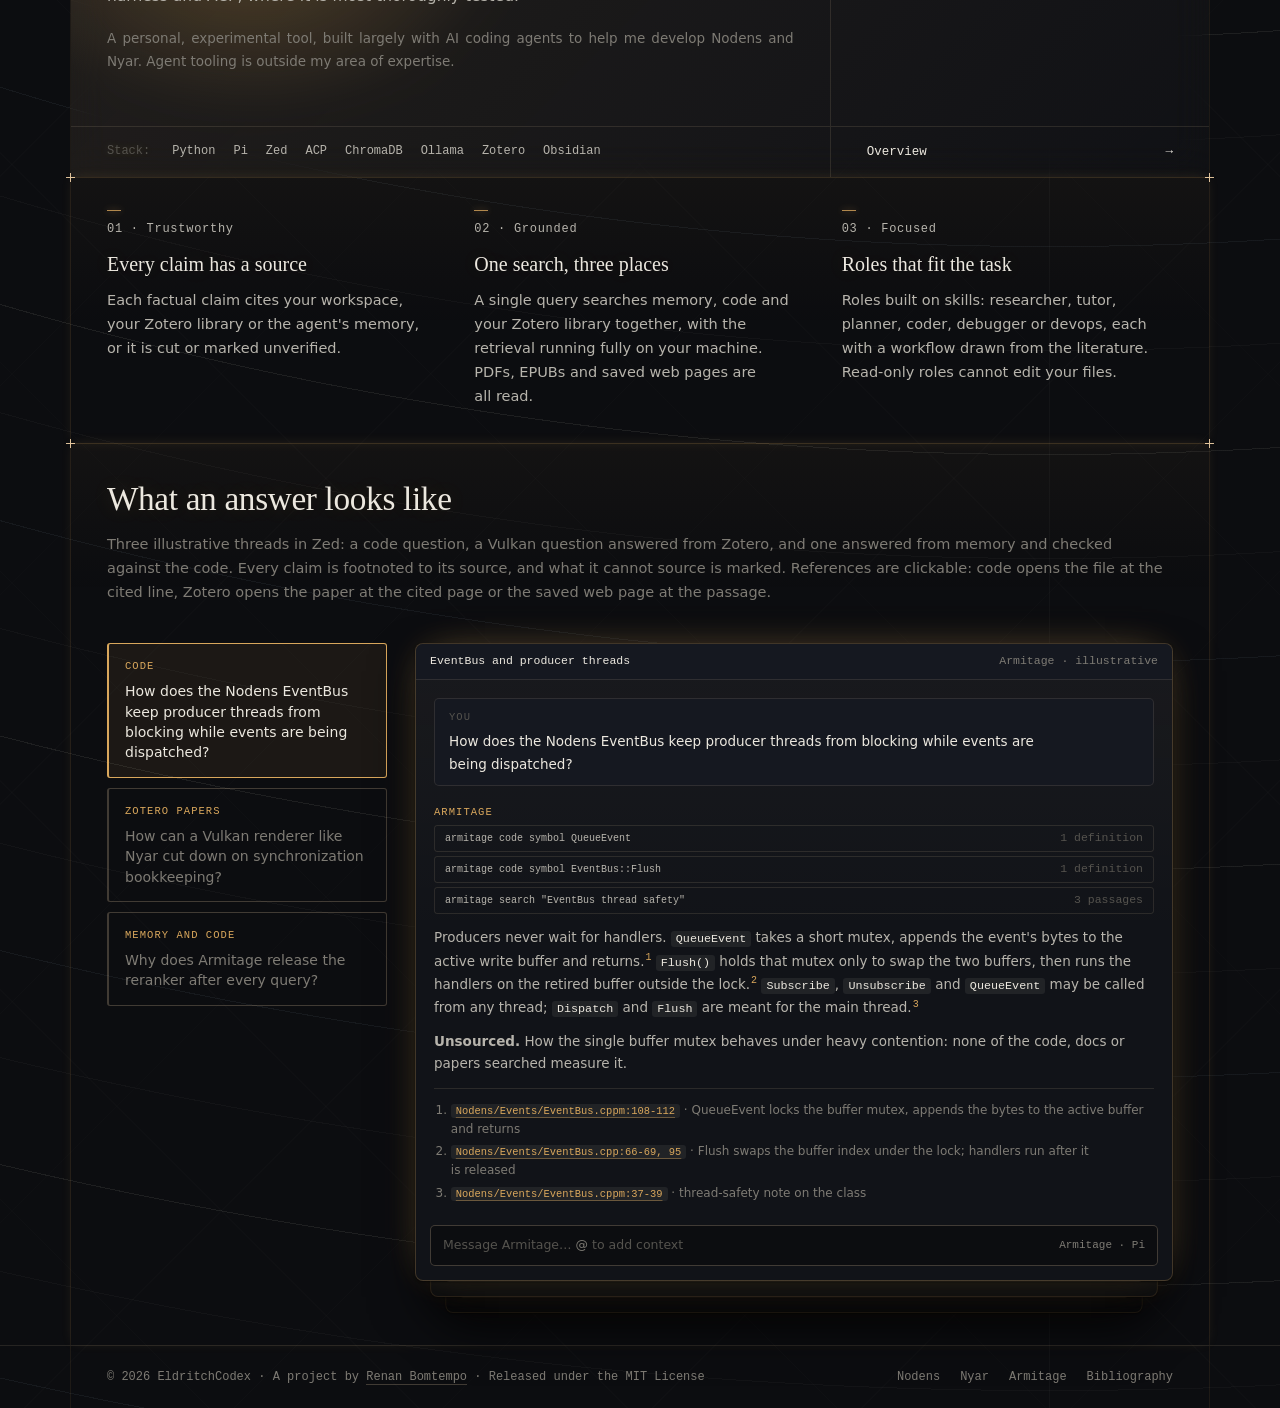
==== commit 8ca8b6e5: "content(site): focus the Nyar, Nodens and Armitage pages on what they are and where they are going -" ====
--- a/index.html
+++ b/index.html
@@ -10,15 +10,15 @@
         content="default-src 'self'; script-src 'self' https://www.googletagmanager.com; style-src 'self' https://fonts.googleapis.com; font-src https://fonts.gstatic.com; img-src 'self' data: https://*.doubleclick.net https://www.google.com.br https://www.googletagmanager.com https://*.google-analytics.com https://*.analytics.google.com https://analytics.google.com https://www.google.com; connect-src 'self' https://*.doubleclick.net https://www.google.com.br https://*.google-analytics.com https://*.analytics.google.com https://analytics.google.com https://*.googletagmanager.com https://www.google.com; frame-src https://www.googletagmanager.com; object-src 'none'; base-uri 'self'; form-action 'none'">
     <meta name="referrer" content="strict-origin-when-cross-origin">
 
-    <script src="js/gtm.js?v=76" defer></script>
+    <script src="js/gtm.js?v=79" defer></script>
 
     <link rel="preconnect" href="https://fonts.googleapis.com">
     <link rel="preconnect" href="https://fonts.gstatic.com" crossorigin>
     <link href="https://fonts.googleapis.com/css2?family=Fraunces:ital,opsz,wght@0,9..144,300..600;1,9..144,300..600&family=IBM+Plex+Mono:wght@400;500&family=IBM+Plex+Sans:wght@400;500&display=swap"
         rel="stylesheet" media="print" id="google-fonts">
     <noscript><link href="https://fonts.googleapis.com/css2?family=Fraunces:ital,opsz,wght@0,9..144,300..600;1,9..144,300..600&family=IBM+Plex+Mono:wght@400;500&family=IBM+Plex+Sans:wght@400;500&display=swap" rel="stylesheet"></noscript>
-    <link rel="stylesheet" href="css/style.css?v=76">
-    <link rel="stylesheet" href="css/vfd.css?v=76">
+    <link rel="stylesheet" href="css/style.css?v=79">
+    <link rel="stylesheet" href="css/vfd.css?v=79">
     <link rel="icon" href="assets/favicon.svg" type="image/svg+xml">
 
     <title>EldritchCodex</title>
@@ -316,20 +316,17 @@
                         Nyar
                     </h2>
                     <p>
-                        A real-time Vulkan 1.3 renderer, built as a separate module for Nodens as a learning exercise.
-                        It starts from the Khronos "Drawing a triangle" tutorial and is refactored step by step into a
-                        clean rendering API.
+                        A real-time renderer for Nodens, built on the Vulkan graphics API as a learning exercise. It
+                        starts from the Khronos "Drawing a triangle" tutorial and grows, step by step, into a clean
+                        rendering API for Nodens applications.
                     </p>
                 </div>
                 <div class="chapter-stack dep-strip">
                     <span class="label">Stack:</span>
                     <a href="https://en.cppreference.com/w/cpp/23" target="_blank" rel="noopener">C++</a>
                     <a href="https://docs.vulkan.org/spec/latest/index.html" target="_blank" rel="noopener">Vulkan</a>
-                    <a href="https://github.com/KhronosGroup/Vulkan-Hpp" target="_blank" rel="noopener">Vulkan-Hpp</a>
                     <a href="https://github.com/shader-slang/slang" target="_blank" rel="noopener">Slang</a>
-                    <a href="https://www.glfw.org/" target="_blank" rel="noopener">GLFW</a>
-                    <a href="https://registry.khronos.org/SPIR-V/" target="_blank" rel="noopener">SPIR-V</a>
-                    <a href="https://github.com/EldritchCodex/Nodens" target="_blank" rel="noopener">Nodens</a>
+                    <a href="https://github.com/eldritch-codex/nodens" target="_blank" rel="noopener">Nodens</a>
                 </div>
                 <aside class="cell col-4 chapter-aside" aria-label="Nyar links">
                     <span class="aside-label">Links</span>
@@ -346,49 +343,36 @@
             <section class="sect sect--bare">
                 <div class="sect-body">
                     <ul class="items">
-                        <li><span class="item-idx">01 · Shaders</span>
-                            <div>
-                                <h4 aria-level="3">Slang to SPIR-V</h4>
-                                <p>Shaders are written in Slang, a shading language, and compiled to SPIR-V (the format
-                                    Vulkan
-                                    loads) by a custom CMake target.</p>
-                            </div>
-                        </li>
-                        <li><span class="item-idx">02 · Pipeline</span>
-                            <div>
-                                <h4>Modern Vulkan 1.3</h4>
-                                <p>Uses Vulkan's current features: dynamic rendering (no render pass objects),
-                                    <code>synchronization2</code> and extended dynamic state.
-                                </p>
-                            </div>
-                        </li>
-                        <li><span class="item-idx">03 · Direction</span>
-                            <div>
-                                <h4>Nodens integration</h4>
-                                <p>Packaged as a C++ module (<code>export module nyar;</code>) that Nodens applications
-                                    import
-                                    as their rendering backend.</p>
+                        <li><span class="item-idx">01 · What</span>
+                            <div>
+                                <h4 aria-level="3">A renderer for Nodens</h4>
+                                <p>Nyar is the part of Nodens that draws. It is a separate module, so Nodens
+                                    applications can use it as their rendering backend.</p>
+                            </div>
+                        </li>
+                        <li><span class="item-idx">02 · Why</span>
+                            <div>
+                                <h4>A learning exercise</h4>
+                                <p>Nyar exists to understand modern real-time rendering by building it, one small
+                                    working step at a time.</p>
+                            </div>
+                        </li>
+                        <li><span class="item-idx">03 · How</span>
+                            <div>
+                                <h4>Vulkan and Slang</h4>
+                                <p>It uses current Vulkan, and shaders written in Slang, a modern shading language.</p>
                             </div>
                         </li>
                     </ul>
                     <div class="row">
-                        <div class="cell col-5">
+                        <div class="cell">
                             <div class="stage-box">
                                 <canvas id="triangle" aria-label="Live triangle preview"></canvas>
                                 <div class="stage-caption">
-                                    <span>hello-triangle · vertMain → fragMain</span>
+                                    <span>hello-triangle · the first milestone</span>
                                     <span id="fps"></span>
                                 </div>
                             </div>
-                        </div>
-                        <div class="cell col-7">
-                            <figure class="figure">
-                                <figcaption class="figure-bar">
-                                    <span>shaders/shader.slang</span>
-                                    <span>slangc → spirv_1_4</span>
-                                </figcaption>
-                                <pre class="code" data-src="nyar-shader"></pre>
-                            </figure>
                         </div>
                     </div>
                 </div>
@@ -737,87 +721,11 @@
 }
 </script>
 
-    <script type="text/plain" id="src-nodens-events" data-lang="cpp">
-struct ScanDone {
-    static constexpr std::string_view Name = "ScanDone";
-    float Distance;
-};
-
-void ScanLayer::OnAttach() {
-    // Runs on the main thread, during Flush().
-    auto& bus = Nodens::Application::Get().GetEventBus();
-    m_Subscription = bus.Subscribe<ScanDone>(
-        [this](ScanDone& e) { m_Distances.push_back(e.Distance); });
-}
-
-void ScanLayer::StartScan() {
-    Nodens::Application::Get().GetJobSystem().Submit([] {
-        ScanDone result{.Distance = RunSimulation()};
-        // Safe from any thread: copied into the active buffer.
-        auto& bus = Nodens::Application::Get().GetEventBus();
-        bus.QueueEvent(result);
-    });
-}
-</script>
-
-    <script type="text/plain" id="src-nyar-shader" data-lang="slang">
-static float2 positions[3] = {
-    float2(0.0, -0.5),
-    float2(0.5, 0.5),
-    float2(-0.5, 0.5),
-};
-
-static float3 colors[3] = {
-    float3(1.0, 0.0, 0.0),
-    float3(0.0, 1.0, 0.0),
-    float3(0.0, 0.0, 1.0),
-};
-
-struct VertexOutput
-{
-    float3 color;
-    float4 sv_position : SV_Position;
-};
-
-[shader("vertex")]
-VertexOutput vertMain(uint vid: SV_VertexID)
-{
-    VertexOutput output;
-    output.sv_position = float4(positions[vid], 0.0, 1.0);
-    output.color = colors[vid];
-    return output;
-}
-
-[shader("fragment")]
-float4 fragMain(VertexOutput inVert)
-{
-    return float4(inVert.color, 1.0);
-}
-</script>
-
-    <script type="text/plain" id="src-nyar-cmake" data-lang="cpp">
-function(add_slang_shader_target TARGET)
-  # ... parse SOURCES, pick an output directory ...
-  add_custom_command(
-    OUTPUT "${output_file}"
-    COMMAND "${SLANGC_EXECUTABLE}" ${SHADER_SOURCES}
-            -target spirv
-            -profile spirv_1_4
-            -emit-spirv-directly
-            -fvk-use-entrypoint-name
-            -entry vertMain
-            -entry fragMain
-            -o "${output_file}"
-    DEPENDS ${SHADER_SOURCES})
-  add_custom_target("${TARGET}" DEPENDS "${output_file}")
-endfunction()
-</script>
-
-    <script src="js/bg-field.js?v=76" defer></script>
-    <script src="js/astrolabe.js?v=76" defer></script>
-    <script src="js/zed-deck.js?v=76" defer></script>
-    <script src="js/main.js?v=76" defer></script>
-    <script src="js/vfd.js?v=76" defer></script>
+    <script src="js/bg-field.js?v=79" defer></script>
+    <script src="js/astrolabe.js?v=79" defer></script>
+    <script src="js/zed-deck.js?v=79" defer></script>
+    <script src="js/main.js?v=79" defer></script>
+    <script src="js/vfd.js?v=79" defer></script>
 </body>
 
 </html>
--- a/css/style.css
+++ b/css/style.css
@@ -172,14 +172,6 @@
     grid-column: span 4;
 }
 
-.col-5 {
-    grid-column: span 5;
-}
-
-.col-7 {
-    grid-column: span 7;
-}
-
 .col-8 {
     grid-column: span 8;
 }
@@ -1296,8 +1288,6 @@
     }
 
     .col-4,
-    .col-5,
-    .col-7,
     .col-8 {
         grid-column: span 12;
     }
@@ -1806,15 +1796,10 @@
     color: var(--ink);
 }
 
-/* Canvas beside its code stays side by side. */
+/* The live canvas runs the full width of its section. */
 .sect-body .row:has(.stage-box) {
     display: grid;
-    grid-template-columns: minmax(0, 5fr) minmax(0, 7fr);
-    gap: 24px;
-}
-
-.sect-body .row:has(.stage-box)>.cell+.cell {
-    margin-top: 0;
+    grid-template-columns: minmax(0, 1fr);
 }
 
 .sect-body> :not(.items)+.items {
@@ -1824,14 +1809,6 @@
 .sect-body .row:has(.stage-box)>.cell {
     grid-column: auto;
 }
-
-/* On narrow pages the canvas sits above its code instead of beside it. */
-@media (max-width: 960px) {
-    .sect-body .row:has(.stage-box) {
-        grid-template-columns: minmax(0, 1fr);
-    }
-}
-
 
 /* Astrolabe strokes. */
 .s-ink16 {
@@ -2020,29 +1997,6 @@
 
 
 /* Role cards: what each role builds on. */
-.role-meta {
-    display: grid;
-    grid-template-columns: 84px minmax(0, 1fr);
-    gap: 14px;
-    margin: 10px 0 0 !important;
-    font-size: 13px !important;
-    line-height: 1.55 !important;
-    color: var(--muted) !important;
-}
-
-.role-meta span:first-child {
-    font-family: var(--font-mono);
-    font-size: 10.5px;
-    letter-spacing: 0.1em;
-    text-transform: uppercase;
-    color: var(--tone, var(--armitage));
-    padding-top: 2px;
-}
-
-.role-meta em {
-    font-style: italic;
-    color: var(--text);
-}
 
 /* ---------- Buttons: one left edge, one rhythm ----------------------------- */
 
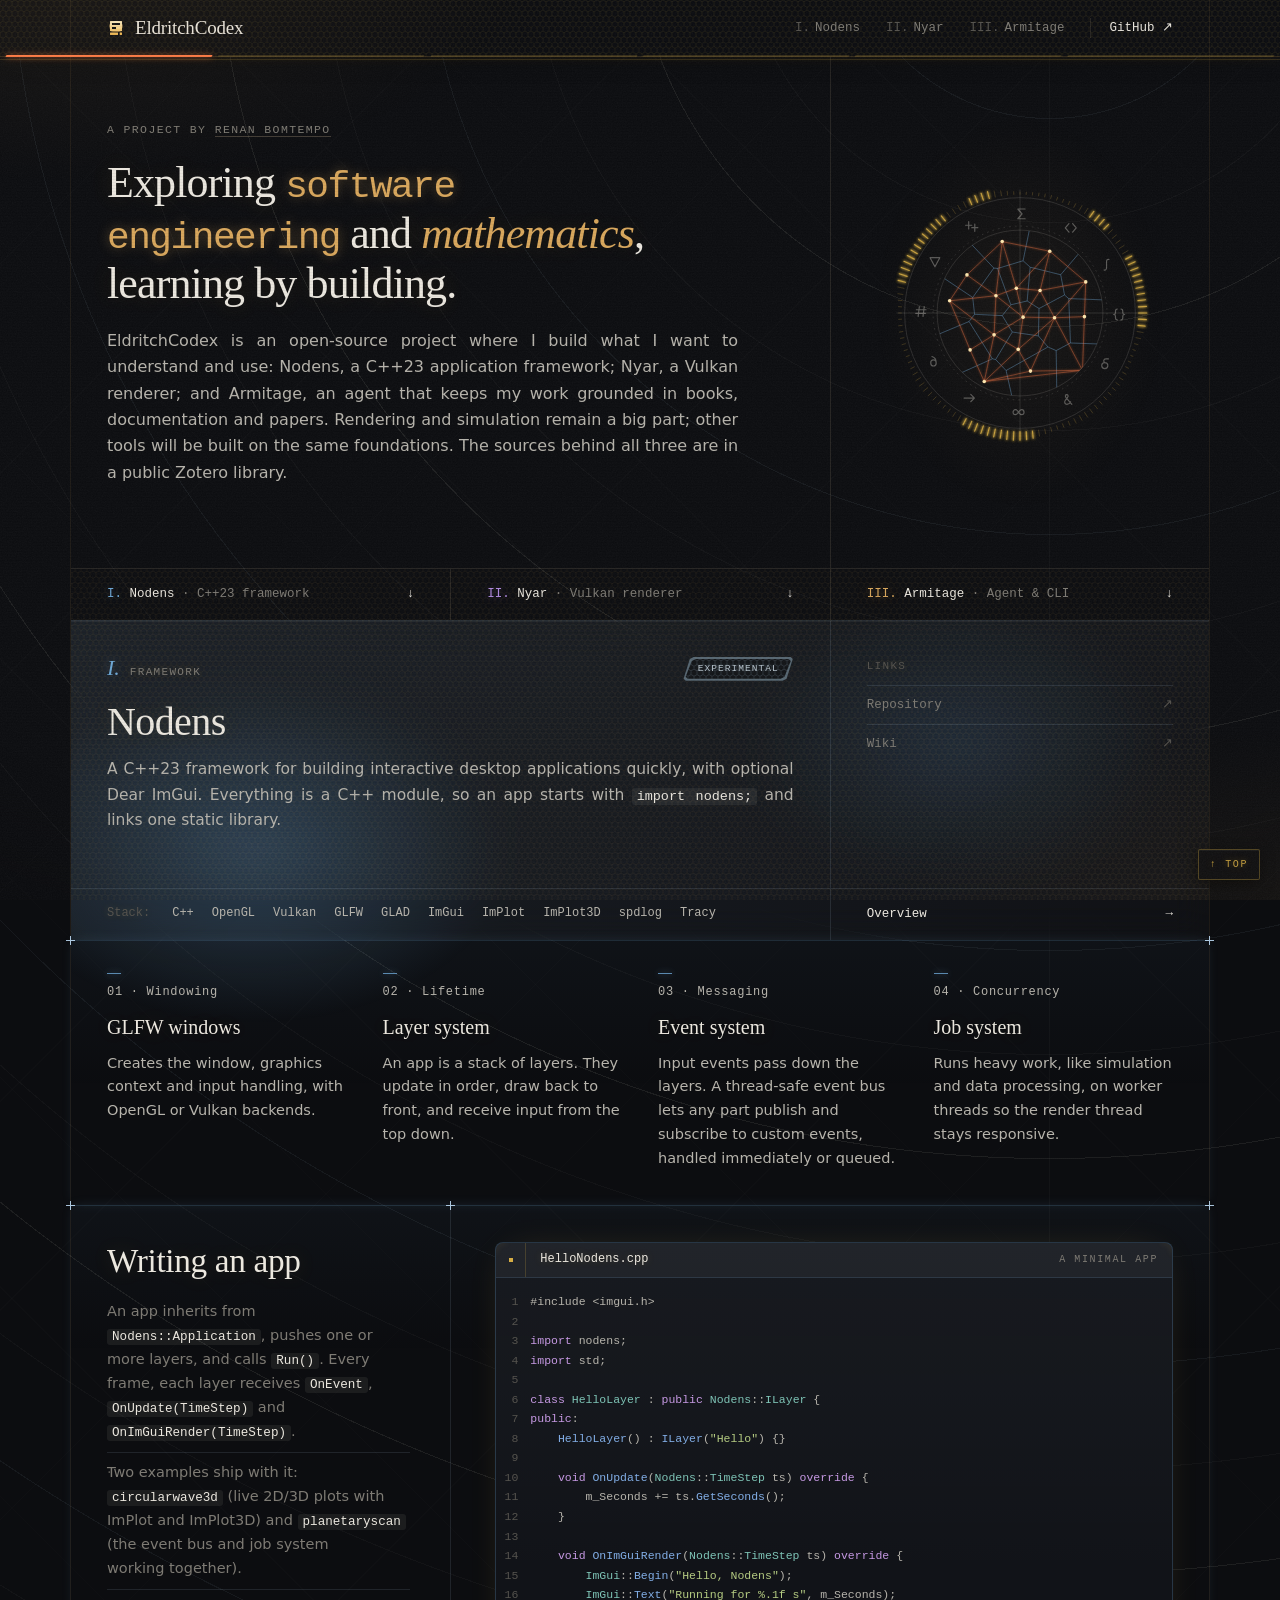
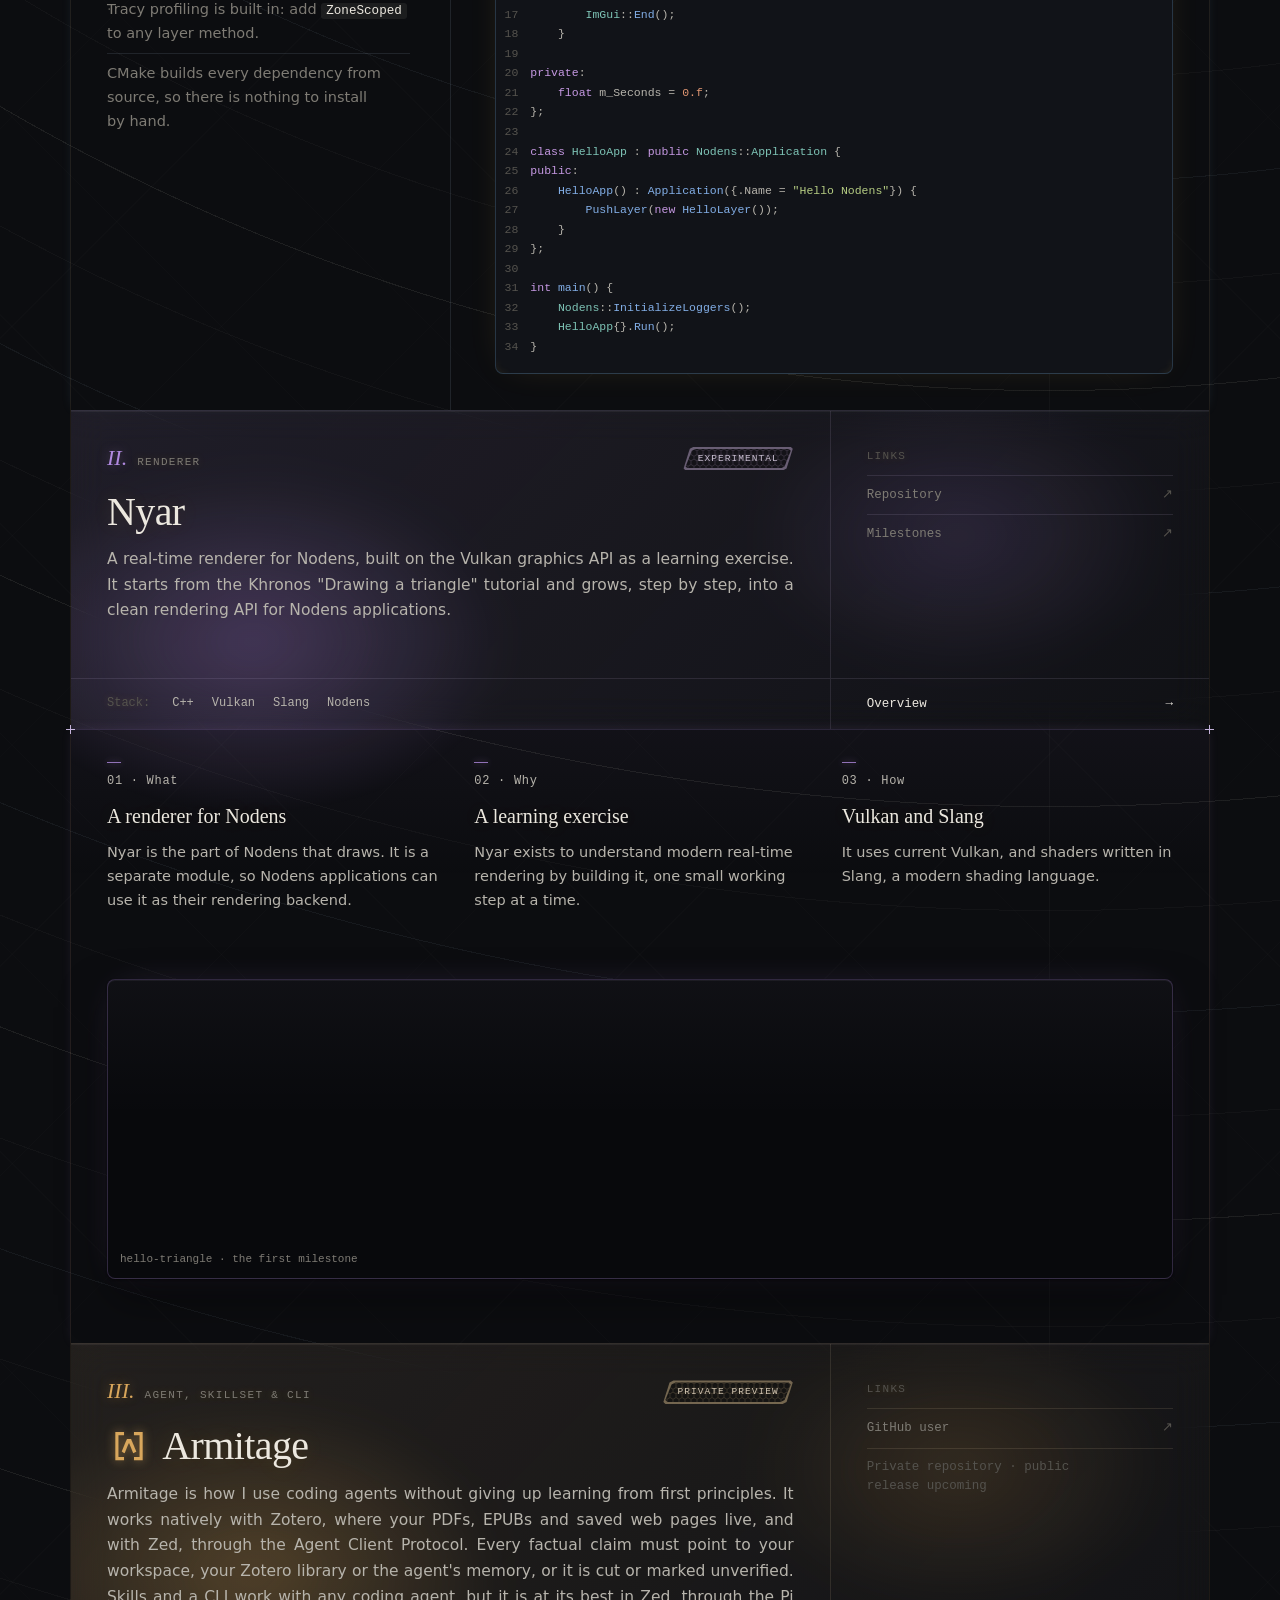
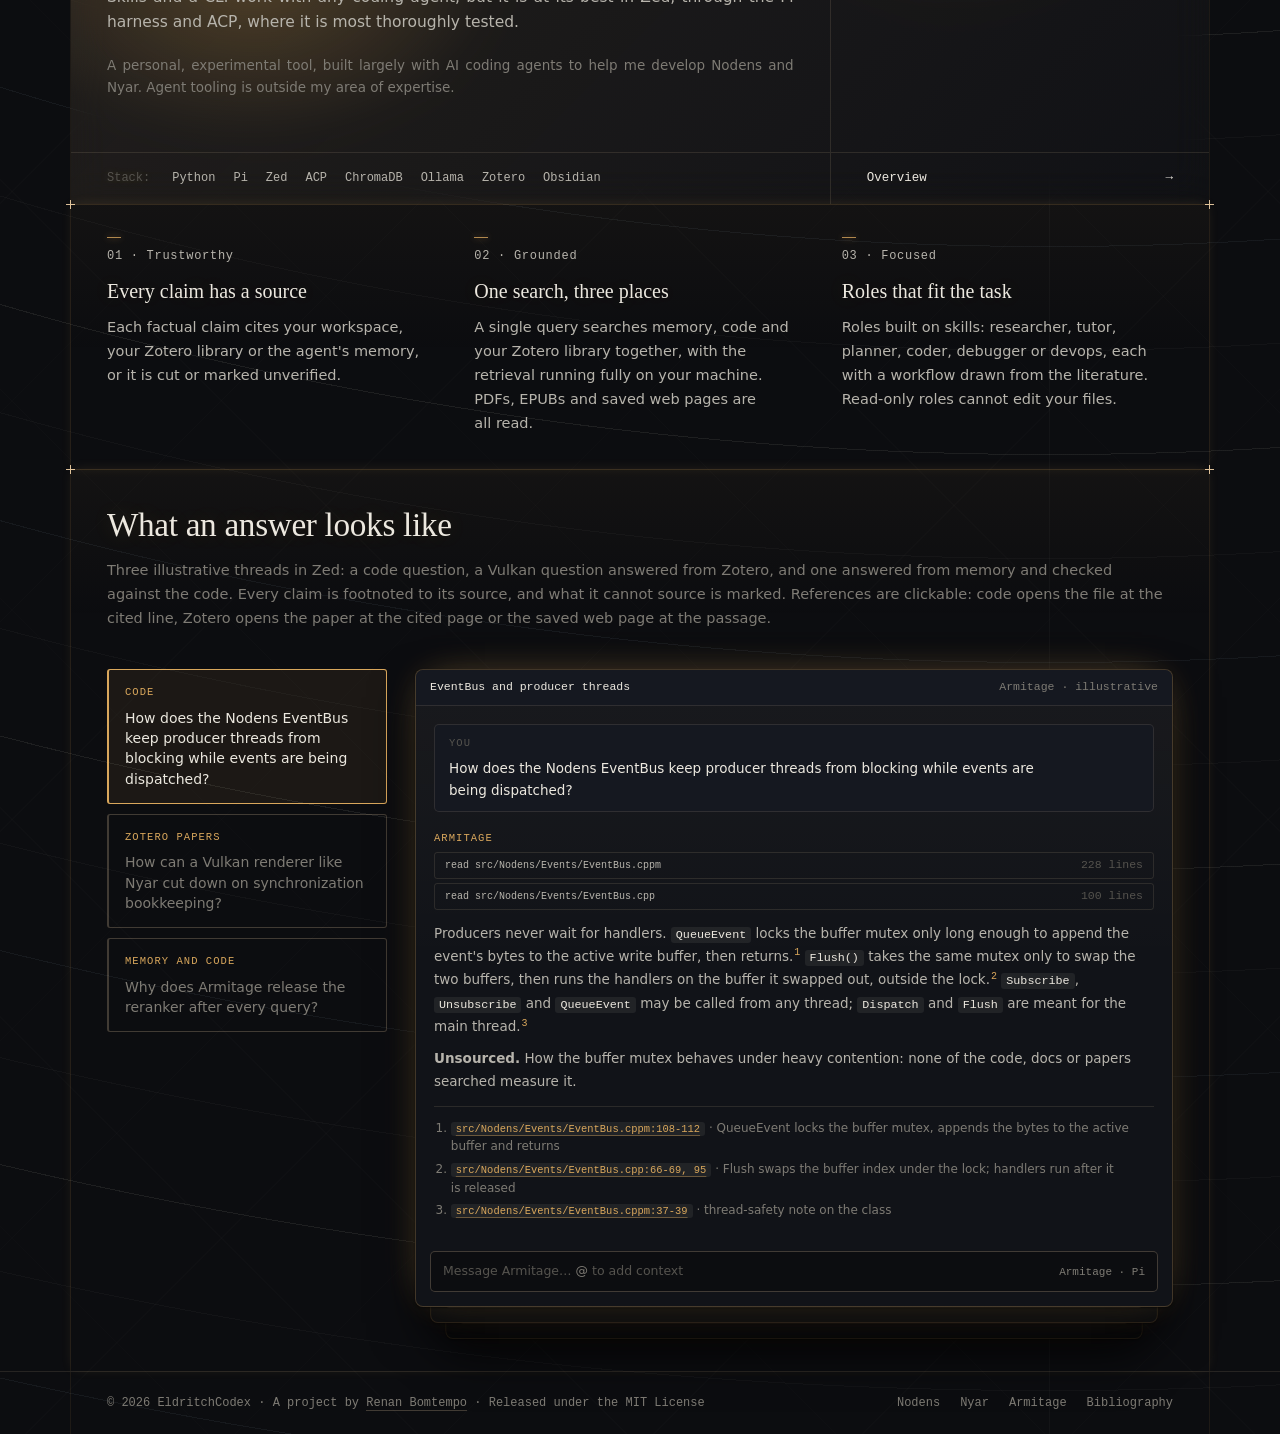
==== commit 401f26c4: "content(site): widen the scope, fix the Armitage examples, restyle the social cards - Home: new head" ====
--- a/index.html
+++ b/index.html
@@ -39,14 +39,14 @@
     <meta property="og:image:width" content="1200" />
     <meta property="og:image:height" content="630" />
     <meta property="og:image:alt"
-        content="EldritchCodex: exploring the engineering and mathematics of rendering and simulation tools." />
+        content="EldritchCodex: exploring software engineering and mathematics, learning by building." />
     <meta name="twitter:card" content="summary_large_image" />
     <meta name="twitter:title" content="EldritchCodex" />
     <meta name="twitter:description"
         content="Open-source projects by Renan Bomtempo: Nodens, a C++23 application framework; Nyar, a Vulkan renderer; and Armitage, a source-grounded agent." />
     <meta name="twitter:image" content="https://eldritchcodex.com/assets/og-card.png" />
     <meta name="twitter:image:alt"
-        content="EldritchCodex: exploring the engineering and mathematics of rendering and simulation tools." />
+        content="EldritchCodex: exploring software engineering and mathematics, learning by building." />
     <meta name="theme-color" content="#0c0d10">
     <script type="application/ld+json">
     {
@@ -141,13 +141,14 @@
             <div class="cell col-8 hero-copy">
                 <div class="kicker">A project by <a href="https://renanbomtempo.me" target="_blank" rel="noopener">Renan
                         Bomtempo</a></div>
-                <h1><span class="sr-only">EldritchCodex: </span>Exploring the <span class="mono-word">engineering</span>
-                    and <em>mathematics</em><br>of rendering and simulation tools.
+                <h1><span class="sr-only">EldritchCodex: </span>Exploring <span class="mono-word">software engineering</span>
+                    and <em>mathematics</em>,<br>learning by building.
                 </h1>
                 <p>
-                    EldritchCodex is an open-source project where I build what I want to understand: Nodens, a
+                    EldritchCodex is an open-source project where I build what I want to understand and use: Nodens, a
                     C++23 application framework; Nyar, a Vulkan renderer; and Armitage, an agent that keeps my
-                    work grounded in books, documentation and papers. The sources behind all three are in a
+                    work grounded in books, documentation and papers. Rendering and simulation remain a big part;
+                    other tools will be built on the same foundations. The sources behind all three are in a
                     <a href="https://www.zotero.org/groups/6489354/eldritchcodex" target="_blank" rel="noopener">public Zotero library</a>.
                 </p>
             </div>
@@ -506,20 +507,17 @@
                                         <div class="zed-agent">
                                             <span class="zed-role">Armitage</span>
                                             <ul class="zed-tools">
-                                                <li><code>armitage code symbol QueueEvent</code><span>1
-                                                        definition</span>
-                                                </li>
-                                                <li><code>armitage code symbol EventBus::Flush</code><span>1
-                                                        definition</span></li>
-                                                <li><code>armitage search "EventBus thread safety"</code><span>3
-                                                        passages</span></li>
+                                                <li><code>read src/Nodens/Events/EventBus.cppm</code><span>228
+                                                        lines</span></li>
+                                                <li><code>read src/Nodens/Events/EventBus.cpp</code><span>100
+                                                        lines</span></li>
                                             </ul>
-                                            <p>Producers never wait for handlers. <code>QueueEvent</code> takes a short
-                                                mutex, appends the event's bytes to the active write buffer and
-                                                returns.<sup class="zed-fn">1</sup> <code>Flush()</code> holds that
-                                                mutex only to
-                                                swap the two buffers, then runs the handlers on the retired buffer
-                                                outside
+                                            <p>Producers never wait for handlers. <code>QueueEvent</code> locks the buffer
+                                                mutex only long enough to append the event's bytes to the active
+                                                write buffer, then returns.<sup class="zed-fn">1</sup>
+                                                <code>Flush()</code> takes the same mutex only to
+                                                swap the two buffers, then runs the handlers on the buffer it swapped
+                                                out, outside
                                                 the lock.<sup class="zed-fn">2</sup> <code>Subscribe</code>,
                                                 <code>Unsubscribe</code> and <code>QueueEvent</code> may be called from
                                                 any
@@ -527,17 +525,17 @@
                                                 main
                                                 thread.<sup class="zed-fn">3</sup>
                                             </p>
-                                            <p><strong>Unsourced.</strong> How the single buffer mutex behaves under
+                                            <p><strong>Unsourced.</strong> How the buffer mutex behaves under
                                                 heavy
                                                 contention: none of the code, docs or papers searched measure it.</p>
                                             <ol class="zed-notes">
-                                                <li><code>Nodens/Events/EventBus.cppm:108-112</code> · QueueEvent locks
+                                                <li><code>src/Nodens/Events/EventBus.cppm:108-112</code> · QueueEvent locks
                                                     the
                                                     buffer mutex, appends the bytes to the active buffer and returns
                                                 </li>
-                                                <li><code>Nodens/Events/EventBus.cpp:66-69, 95</code> · Flush swaps the
+                                                <li><code>src/Nodens/Events/EventBus.cpp:66-69, 95</code> · Flush swaps the
                                                     buffer index under the lock; handlers run after it is released</li>
-                                                <li><code>Nodens/Events/EventBus.cppm:37-39</code> · thread-safety note
+                                                <li><code>src/Nodens/Events/EventBus.cppm:37-39</code> · thread-safety note
                                                     on
                                                     the class</li>
                                             </ol>
@@ -564,11 +562,11 @@
                                             <span class="zed-role">Armitage</span>
                                             <ul class="zed-tools">
                                                 <li><code>armitage zotero query "image layout transitions and pipeline
-                                                        barriers with synchronization2" -c vulkan</code><span>5 passages
+                                                        barriers with synchronization2" -c VZDLWHB2</code><span>5 passages
                                                         · 2
                                                         sources</span></li>
                                                 <li><code>armitage zotero cite 4YKVG2VK -q
-                                                        "Synchronization2"</code><span>verified · p. 100</span></li>
+                                                        "Synchronization2 keeps the full barrier dependency in one struct"</code><span>verified · p. 103</span></li>
                                             </ul>
                                             <p>The SIGGRAPH 2026 Vulkan slides name three tools. Timeline semaphores let
                                                 one
@@ -586,7 +584,7 @@
                                                 present
                                                 them as less bookkeeping, not as measured speedups.</p>
                                             <ol class="zed-notes">
-                                                <li><code>How to Write a Vulkan Application in 2026 · p. 100</code> ·
+                                                <li><code>How to Write a Vulkan Application in 2026 · pp. 101-104</code> ·
                                                     Potter et al. 2026, SIGGRAPH 2026 (Vulkan Documentation Project,
                                                     free online)</li>
                                                 <li><code>Image Layout Transition · §46.1.14</code> · Khronos Vulkan
@@ -615,7 +613,7 @@
                                             <ul class="zed-tools">
                                                 <li><code>armitage memory recall "reranker"</code><span>2 notes · both
                                                         stale</span></li>
-                                                <li><code>armitage code symbol Reranker.close</code><span>1
+                                                <li><code>armitage code symbol Reranker</code><span>1
                                                         definition</span></li>
                                                 <li><code>armitage search "reranker keep_alive"</code><span>3
                                                         passages</span></li>
@@ -640,16 +638,16 @@
                                                 total:
                                                 the docs bound it but give no measured figure.</p>
                                             <ol class="zed-notes">
-                                                <li><code>docs/03-retrieval-pipeline.md:207-210</code> · bounded VRAM:
+                                                <li><code>docs/03-retrieval-pipeline.md:208-211</code> · bounded VRAM:
                                                     reranker loaded for one query then released, embedding model
                                                     unloaded
                                                 </li>
-                                                <li><code>armitage_cli/retriever.py:191-196</code> · context manager;
+                                                <li><code>src/armitage_cli/retriever.py:203-208</code> · context manager;
                                                     __exit__ calls close()</li>
-                                                <li><code>armitage_cli/retriever.py:290-305</code> · close() frees the
+                                                <li><code>src/armitage_cli/retriever.py:302-317</code> · close() frees the
                                                     model
                                                     and the CUDA cache, then logs the release</li>
-                                                <li><code>armitage_cli/retriever.py:380, 453</code> · embedding call
+                                                <li><code>src/armitage_cli/retriever.py:392, 465</code> · embedding call
                                                     defaults to keep_alive=0</li>
                                             </ol>
                                         </div>
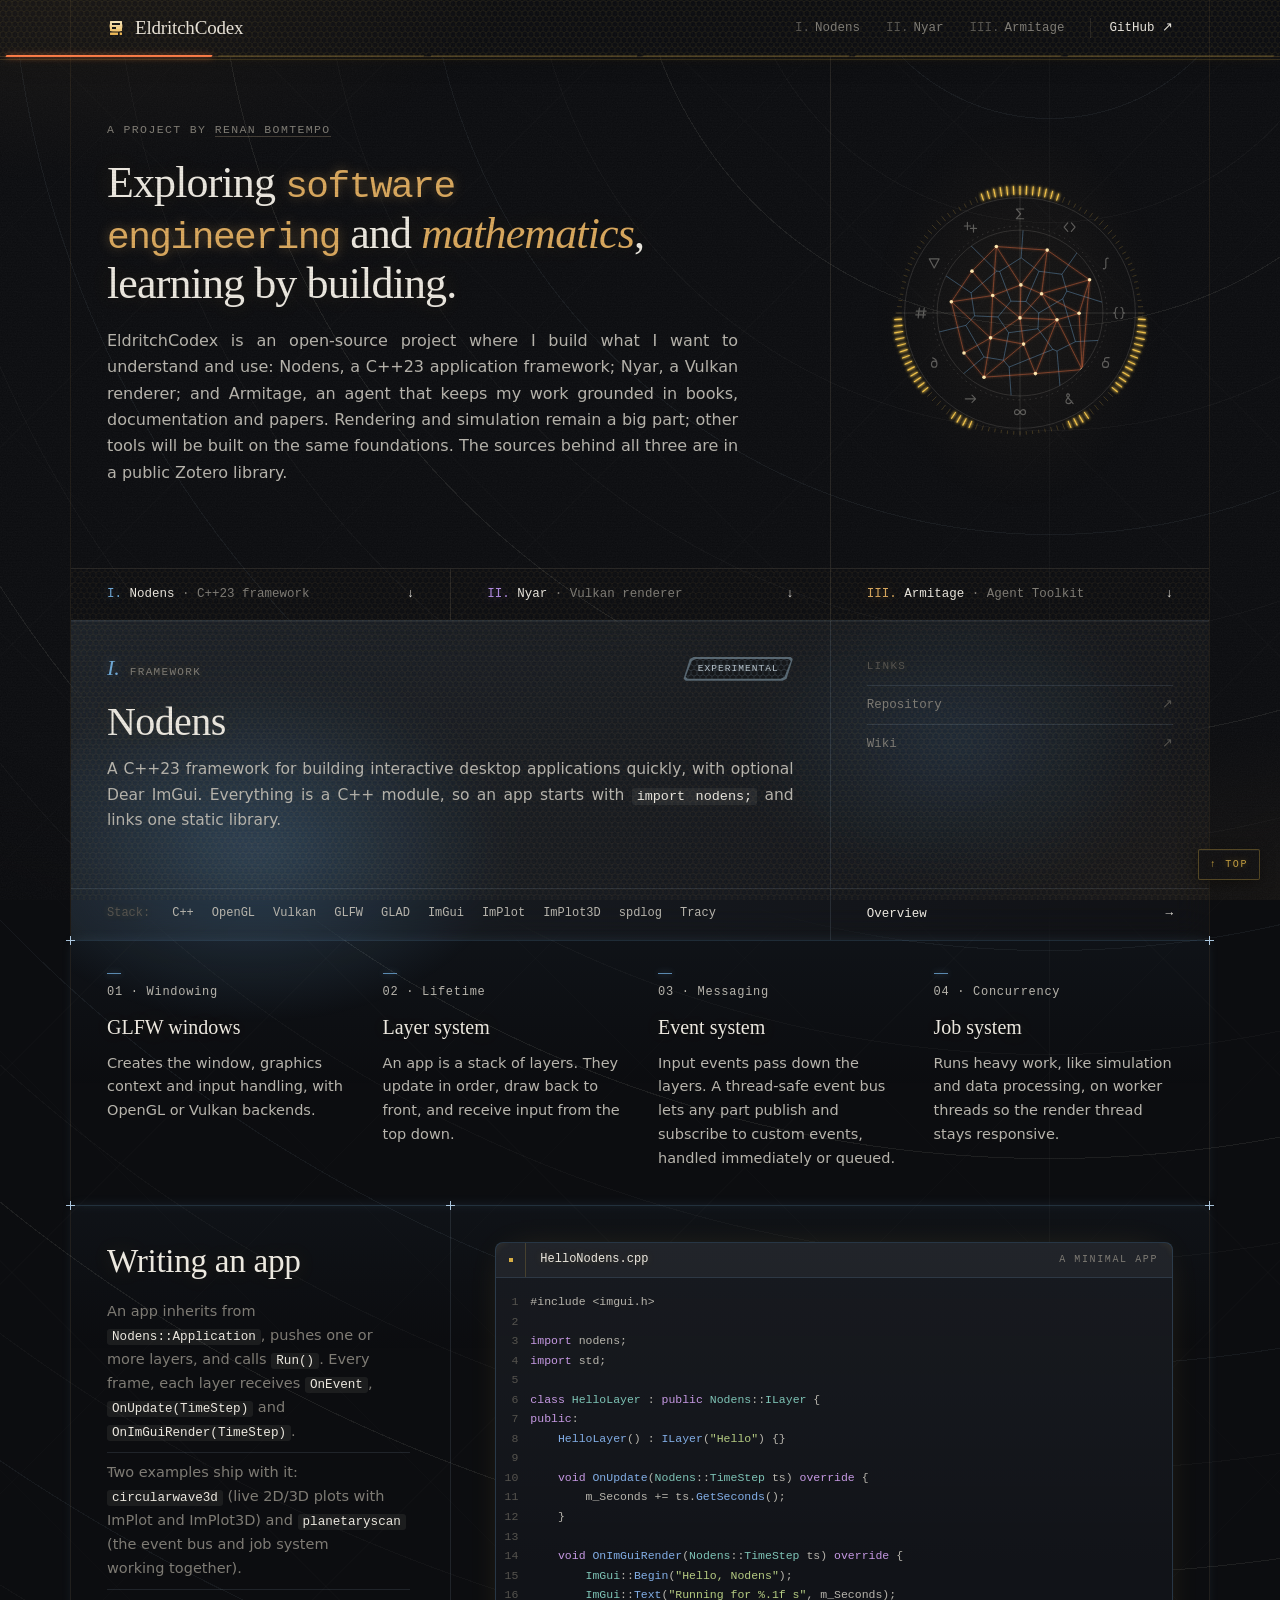
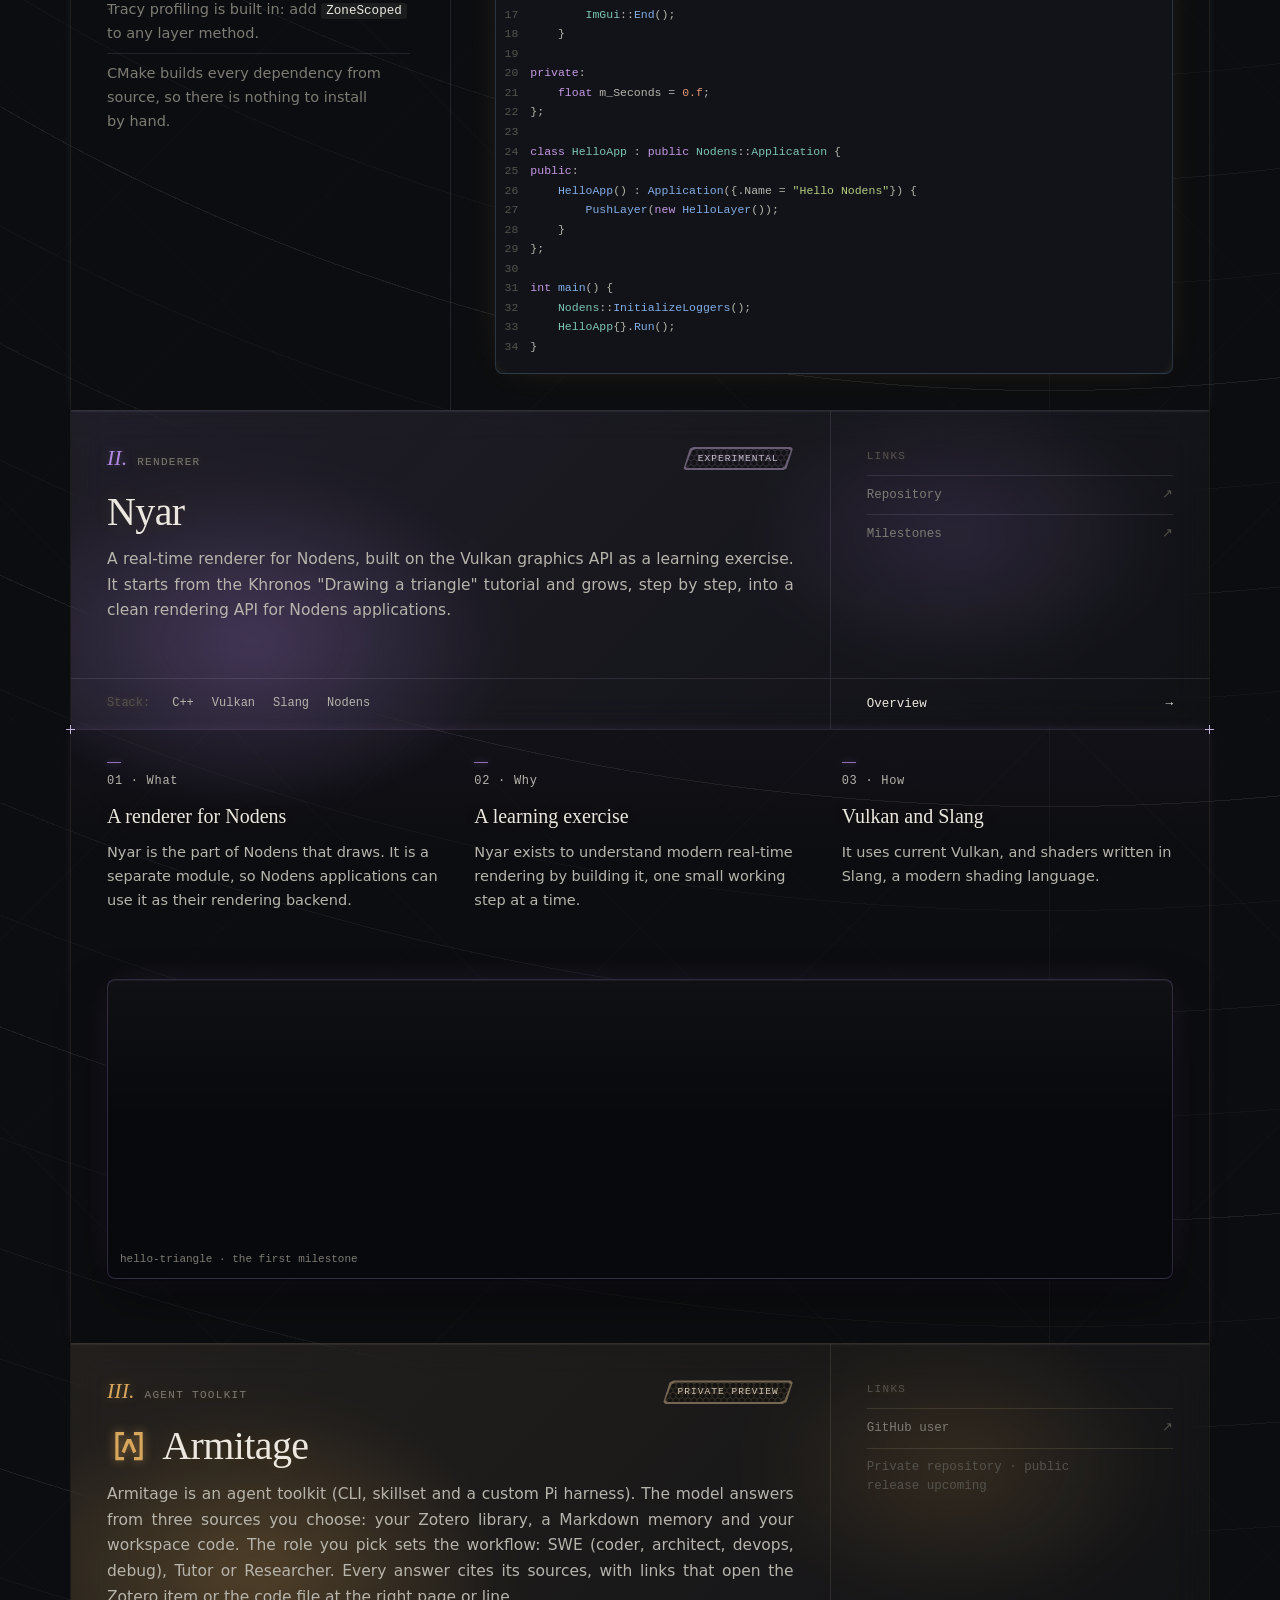
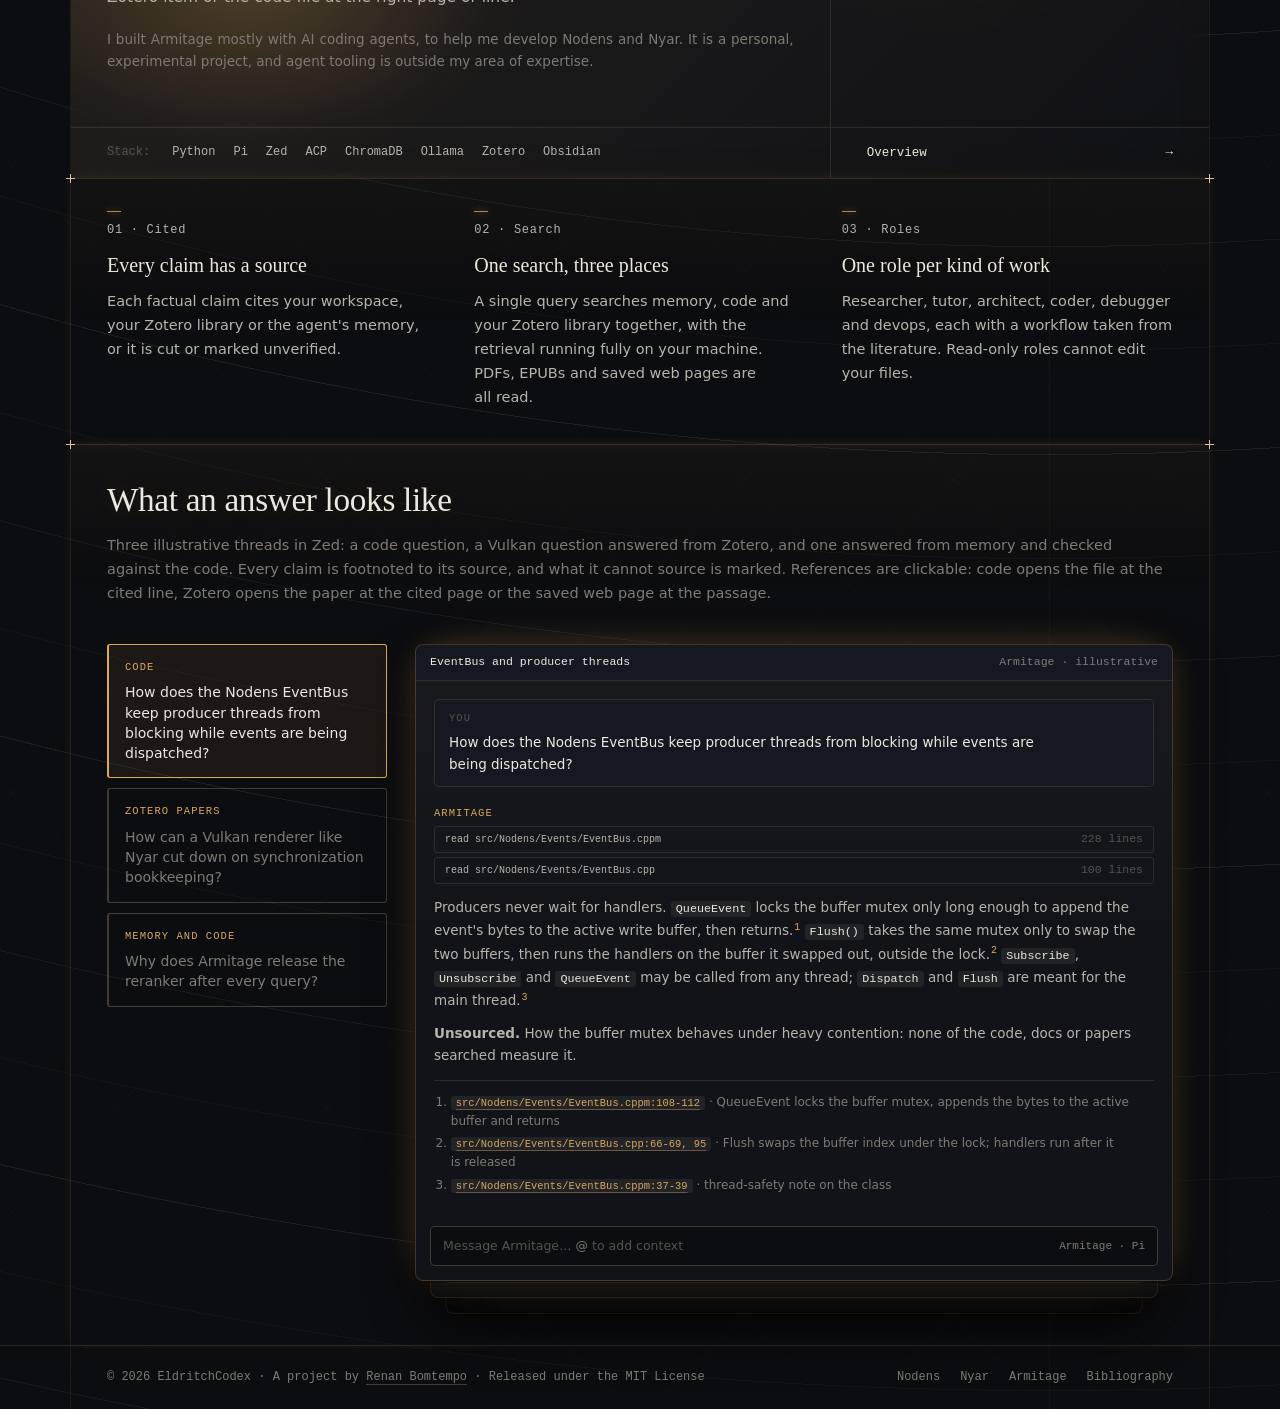
==== commit 8bf92243: "content(site): frame Armitage as an agent toolkit, fix canvas and TUI mock Armitage copy - Describe " ====
--- a/index.html
+++ b/index.html
@@ -10,26 +10,26 @@
         content="default-src 'self'; script-src 'self' https://www.googletagmanager.com; style-src 'self' https://fonts.googleapis.com; font-src https://fonts.gstatic.com; img-src 'self' data: https://*.doubleclick.net https://www.google.com.br https://www.googletagmanager.com https://*.google-analytics.com https://*.analytics.google.com https://analytics.google.com https://www.google.com; connect-src 'self' https://*.doubleclick.net https://www.google.com.br https://*.google-analytics.com https://*.analytics.google.com https://analytics.google.com https://*.googletagmanager.com https://www.google.com; frame-src https://www.googletagmanager.com; object-src 'none'; base-uri 'self'; form-action 'none'">
     <meta name="referrer" content="strict-origin-when-cross-origin">
 
-    <script src="js/gtm.js?v=79" defer></script>
+    <script src="js/gtm.js?v=89" defer></script>
 
     <link rel="preconnect" href="https://fonts.googleapis.com">
     <link rel="preconnect" href="https://fonts.gstatic.com" crossorigin>
     <link href="https://fonts.googleapis.com/css2?family=Fraunces:ital,opsz,wght@0,9..144,300..600;1,9..144,300..600&family=IBM+Plex+Mono:wght@400;500&family=IBM+Plex+Sans:wght@400;500&display=swap"
         rel="stylesheet" media="print" id="google-fonts">
     <noscript><link href="https://fonts.googleapis.com/css2?family=Fraunces:ital,opsz,wght@0,9..144,300..600;1,9..144,300..600&family=IBM+Plex+Mono:wght@400;500&family=IBM+Plex+Sans:wght@400;500&display=swap" rel="stylesheet"></noscript>
-    <link rel="stylesheet" href="css/style.css?v=79">
-    <link rel="stylesheet" href="css/vfd.css?v=79">
+    <link rel="stylesheet" href="css/style.css?v=89">
+    <link rel="stylesheet" href="css/vfd.css?v=89">
     <link rel="icon" href="assets/favicon.svg" type="image/svg+xml">
 
     <title>EldritchCodex</title>
     <meta name="author" content="Renan Bomtempo">
     <meta name="description"
-        content="Open-source projects by Renan Bomtempo: Nodens, a C++23 application framework; Nyar, a Vulkan renderer; and Armitage, a source-grounded agent.">
+        content="Open-source projects by Renan Bomtempo: Nodens, a C++23 application framework; Nyar, a Vulkan renderer; and Armitage, a source-grounded agent toolkit.">
     <link rel="canonical" href="https://eldritchcodex.com/">
     <meta name="robots" content="index, follow, max-image-preview:large">
     <meta property="og:title" content="EldritchCodex" />
     <meta property="og:description"
-        content="Open-source projects by Renan Bomtempo: Nodens, a C++23 application framework; Nyar, a Vulkan renderer; and Armitage, a source-grounded agent." />
+        content="Open-source projects by Renan Bomtempo: Nodens, a C++23 application framework; Nyar, a Vulkan renderer; and Armitage, a source-grounded agent toolkit." />
     <meta property="og:url" content="https://eldritchcodex.com/" />
     <meta property="og:type" content="website" />
     <meta property="og:site_name" content="EldritchCodex" />
@@ -43,7 +43,7 @@
     <meta name="twitter:card" content="summary_large_image" />
     <meta name="twitter:title" content="EldritchCodex" />
     <meta name="twitter:description"
-        content="Open-source projects by Renan Bomtempo: Nodens, a C++23 application framework; Nyar, a Vulkan renderer; and Armitage, a source-grounded agent." />
+        content="Open-source projects by Renan Bomtempo: Nodens, a C++23 application framework; Nyar, a Vulkan renderer; and Armitage, a source-grounded agent toolkit." />
     <meta name="twitter:image" content="https://eldritchcodex.com/assets/og-card.png" />
     <meta name="twitter:image:alt"
         content="EldritchCodex: exploring software engineering and mathematics, learning by building." />
@@ -57,7 +57,7 @@
           "@id": "https://eldritchcodex.com/#website",
           "url": "https://eldritchcodex.com/",
           "name": "EldritchCodex",
-          "description": "Open-source projects by Renan Bomtempo: Nodens, a C++23 application framework; Nyar, a Vulkan renderer; and Armitage, a source-grounded agent.",
+          "description": "Open-source projects by Renan Bomtempo: Nodens, a C++23 application framework; Nyar, a Vulkan renderer; and Armitage, a source-grounded agent toolkit.",
           "inLanguage": "en",
           "author": { "@id": "https://eldritchcodex.com/#person" },
           "hasPart": [
@@ -96,7 +96,7 @@
           "@type": "SoftwareSourceCode",
           "@id": "https://eldritchcodex.com/armitage/",
           "name": "Armitage",
-          "description": "Source-grounded agent tooling: skills and CLI, best used inside Zed through the Agent Client Protocol and the custom Pi harness.",
+          "description": "An agent toolkit (CLI, skillset and custom Pi harness) that answers from your Zotero library, a Markdown memory and your workspace code, and cites each source.",
           "programmingLanguage": "Python",
           "url": "https://eldritchcodex.com/armitage/",
           "author": { "@id": "https://eldritchcodex.com/#person" },
@@ -194,7 +194,7 @@
             <nav class="hero-projects" aria-label="Projects">
                 <a class="hero-project" data-tone="nodens" href="#nodens"><span><span class="hero-project-index">I.</span> Nodens<span class="hero-project-kind"> · C++23 framework</span></span><span aria-hidden="true">↓</span></a>
                 <a class="hero-project" data-tone="nyar" href="#nyar"><span><span class="hero-project-index">II.</span> Nyar<span class="hero-project-kind"> · Vulkan renderer</span></span><span aria-hidden="true">↓</span></a>
-                <a class="hero-project" data-tone="armitage" href="#armitage"><span><span class="hero-project-index">III.</span> Armitage<span class="hero-project-kind"> · Agent &amp; CLI</span></span><span aria-hidden="true">↓</span></a>
+                <a class="hero-project" data-tone="armitage" href="#armitage"><span><span class="hero-project-index">III.</span> Armitage<span class="hero-project-kind"> · Agent Toolkit</span></span><span aria-hidden="true">↓</span></a>
             </nav>
         </section>
 
@@ -384,8 +384,8 @@
             <header class="row chapter-header">
                 <div class="cell col-8 chapter-head">
                     <div class="chapter-kicker">
-                        <span class="chapter-index"><span class="roman">III</span><span class="chapter-label">AGENT,
-                                SKILLSET &amp; CLI</span></span>
+                        <span class="chapter-index"><span class="roman">III</span><span class="chapter-label">AGENT
+                                TOOLKIT</span></span>
                         <span class="tag">private preview</span>
                     </div>
                     <h2 class="has-mark">
@@ -398,16 +398,11 @@
                         Armitage
                     </h2>
                     <p>
-                        Armitage is how I use coding agents without giving up learning from first principles. It works
-                        natively with Zotero, where your PDFs, EPUBs and saved web pages live, and with Zed, through the
-                        Agent Client Protocol. Every factual claim must point to your workspace, your Zotero library or
-                        the agent's memory, or it is cut or marked unverified. Skills and a CLI work with any coding
-                        agent, but it is at its
-                        best in Zed, through the Pi harness and ACP, where it is most thoroughly tested.
+                        Armitage is an agent toolkit (CLI, skillset and a custom Pi harness). The model answers from three sources you choose: your Zotero library, a Markdown memory and your workspace code. The role you pick sets the workflow: SWE (coder, architect, devops, debug), Tutor or Researcher. Every answer cites its sources, with links that open the Zotero item or the code file at the right page or line.
                     </p>
                     <p class="chapter-note">
-                        A personal, experimental tool, built largely with AI coding agents to help me develop Nodens
-                        and Nyar. Agent tooling is outside my area of expertise.
+                        I built Armitage mostly with AI coding agents, to help me develop Nodens and Nyar. It is a
+                        personal, experimental project, and agent tooling is outside my area of expertise.
                     </p>
                 </div>
                 <div class="chapter-stack dep-strip">
@@ -435,14 +430,14 @@
             <section class="sect sect--bare">
                 <div class="sect-body">
                     <ul class="items">
-                        <li><span class="item-idx">01 · Trustworthy</span>
+                        <li><span class="item-idx">01 · Cited</span>
                             <div>
                                 <h4 aria-level="3">Every claim has a source</h4>
                                 <p>Each factual claim cites your workspace, your Zotero library or the agent's memory,
                                     or it is cut or marked unverified.</p>
                             </div>
                         </li>
-                        <li><span class="item-idx">02 · Grounded</span>
+                        <li><span class="item-idx">02 · Search</span>
                             <div>
                                 <h4>One search, three places</h4>
                                 <p>A single query searches memory, code and your Zotero library together, with the
@@ -450,11 +445,11 @@
                                     read.</p>
                             </div>
                         </li>
-                        <li><span class="item-idx">03 · Focused</span>
-                            <div>
-                                <h4>Roles that fit the task</h4>
-                                <p>Roles built on skills: researcher, tutor, planner, coder, debugger or devops, each
-                                    with a workflow drawn from the literature. Read-only roles cannot edit your files.
+                        <li><span class="item-idx">03 · Roles</span>
+                            <div>
+                                <h4>One role per kind of work</h4>
+                                <p>Researcher, tutor, architect, coder, debugger and devops, each with a workflow taken
+                                    from the literature. Read-only roles cannot edit your files.
                                 </p>
                             </div>
                         </li>
@@ -719,11 +714,11 @@
 }
 </script>
 
-    <script src="js/bg-field.js?v=79" defer></script>
-    <script src="js/astrolabe.js?v=79" defer></script>
-    <script src="js/zed-deck.js?v=79" defer></script>
-    <script src="js/main.js?v=79" defer></script>
-    <script src="js/vfd.js?v=79" defer></script>
+    <script src="js/bg-field.js?v=89" defer></script>
+    <script src="js/astrolabe.js?v=89" defer></script>
+    <script src="js/zed-deck.js?v=89" defer></script>
+    <script src="js/main.js?v=89" defer></script>
+    <script src="js/vfd.js?v=89" defer></script>
 </body>
 
 </html>
--- a/css/style.css
+++ b/css/style.css
@@ -2810,3 +2810,65 @@
         display: none;
     }
 }
+
+/* Skill groups: the note sits directly under its label, and the table follows without a gap. */
+.group-note {
+    margin: 10px 0 4px;
+    font-size: 13px;
+    color: var(--muted);
+}
+
+.group-note+.ledger-table tbody tr:first-child td {
+    border-top: 0;
+}
+
+/* The terminal mock-up has fixed columns: size its text to the figure's width so no line is cut off.
+   A monospace character is 0.6em wide and the widest row (the footer) is about 91 columns. */
+.figure:has(> .tui) {
+    container-type: inline-size;
+}
+
+.figure:has(> .tui) > .tui {
+    font-size: min(11.5px, calc((100cqw - 32px) / 55));
+    line-height: 1.5;
+}
+
+/* Rules are drawn as lines, not dashes, so they and the tinted cards fill the box's width. */
+.tui .trl {
+    display: block;
+    height: 1.5em;
+    background: linear-gradient(currentColor, currentColor) 0 50% / 100% 1px no-repeat;
+}
+
+.tui .tplan {
+    display: flex;
+    align-items: center;
+    white-space: pre;
+    height: 1.5em;
+}
+
+.tui .tplan .trl {
+    flex: 1;
+    margin: 0 1ch;
+}
+
+/* The cards flow their text to the box's width, and the footer rows spread across it with aligned columns. */
+.tui .tmc,
+.tui .tmu {
+    white-space: pre-wrap;
+    padding-left: 2ch;
+    padding-right: 2ch;
+}
+
+.tui .tfrow {
+    display: flex;
+    justify-content: space-between;
+    padding: 0 1ch;
+}
+
+.tui .tfgrid {
+    display: grid;
+    grid-template-columns: 9ch 12ch 17ch 16ch 13ch 17ch;
+    column-gap: 1ch;
+    justify-content: space-between;
+}
